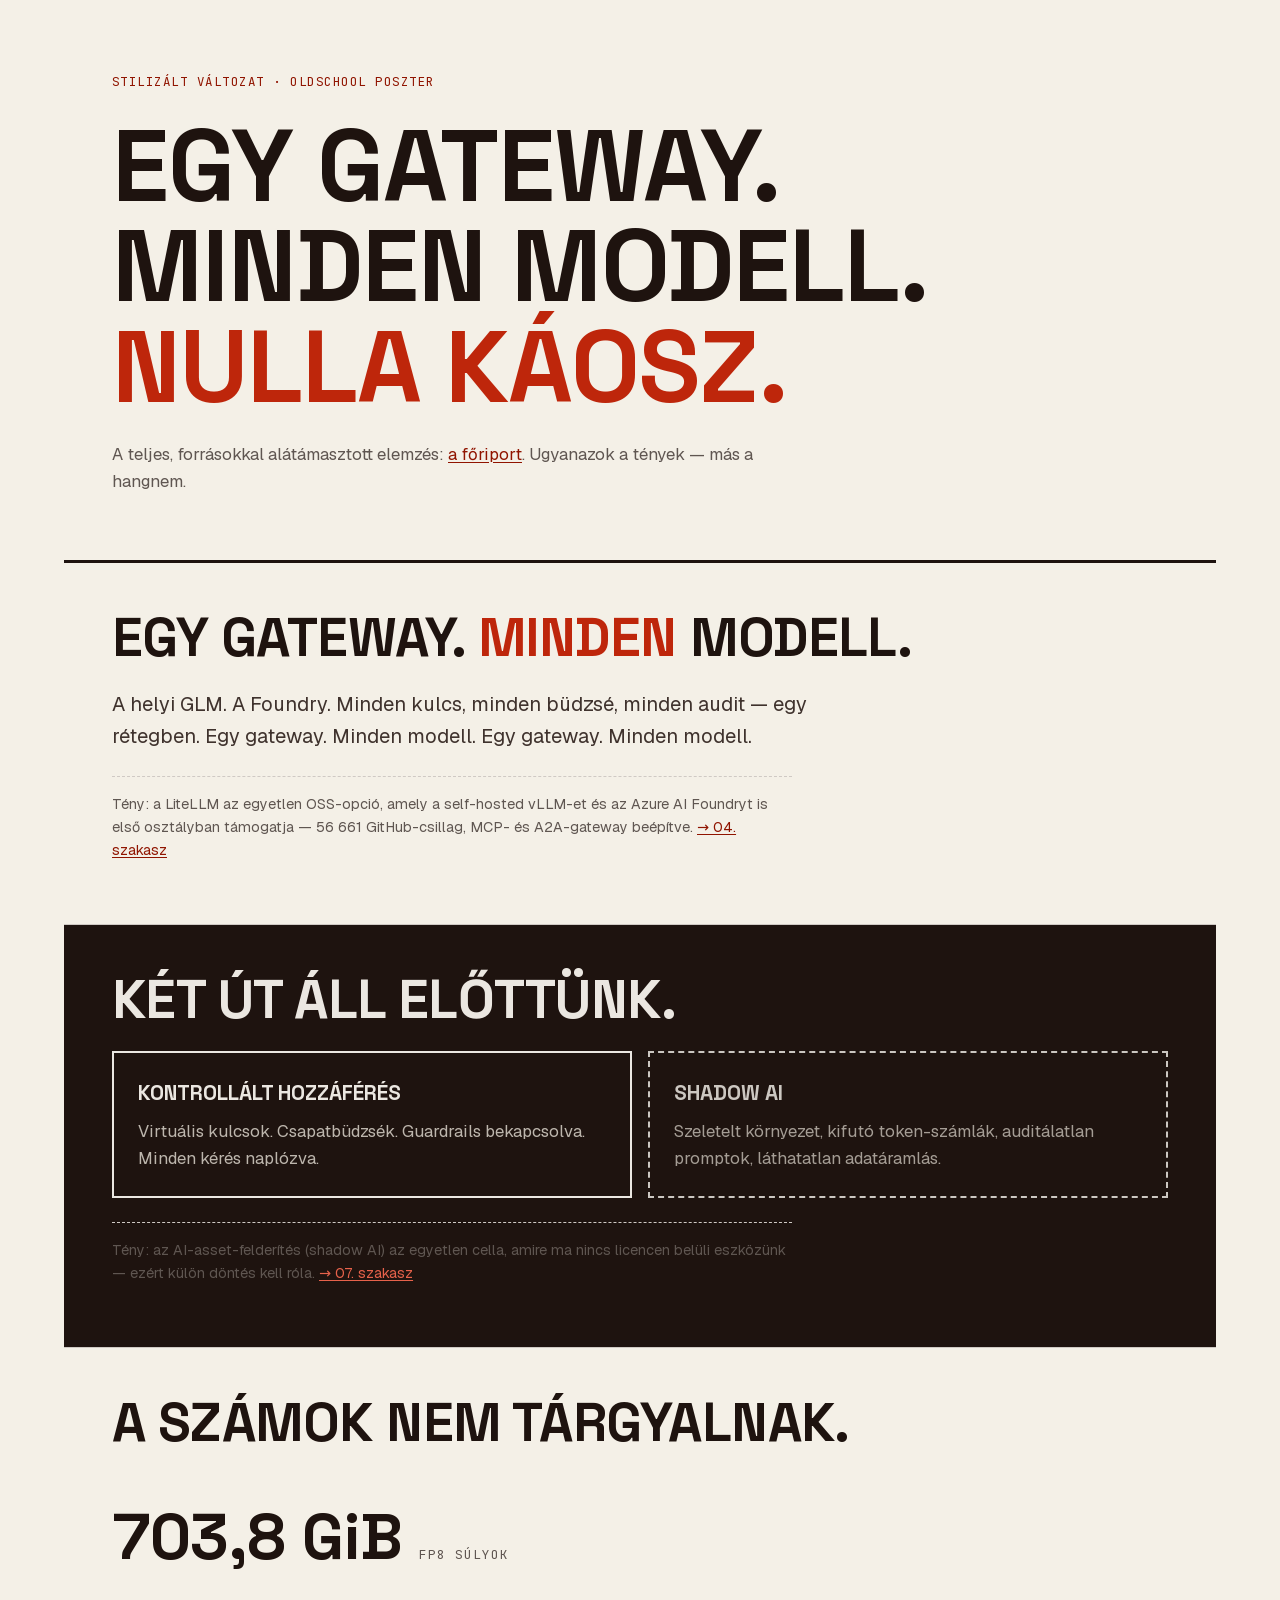
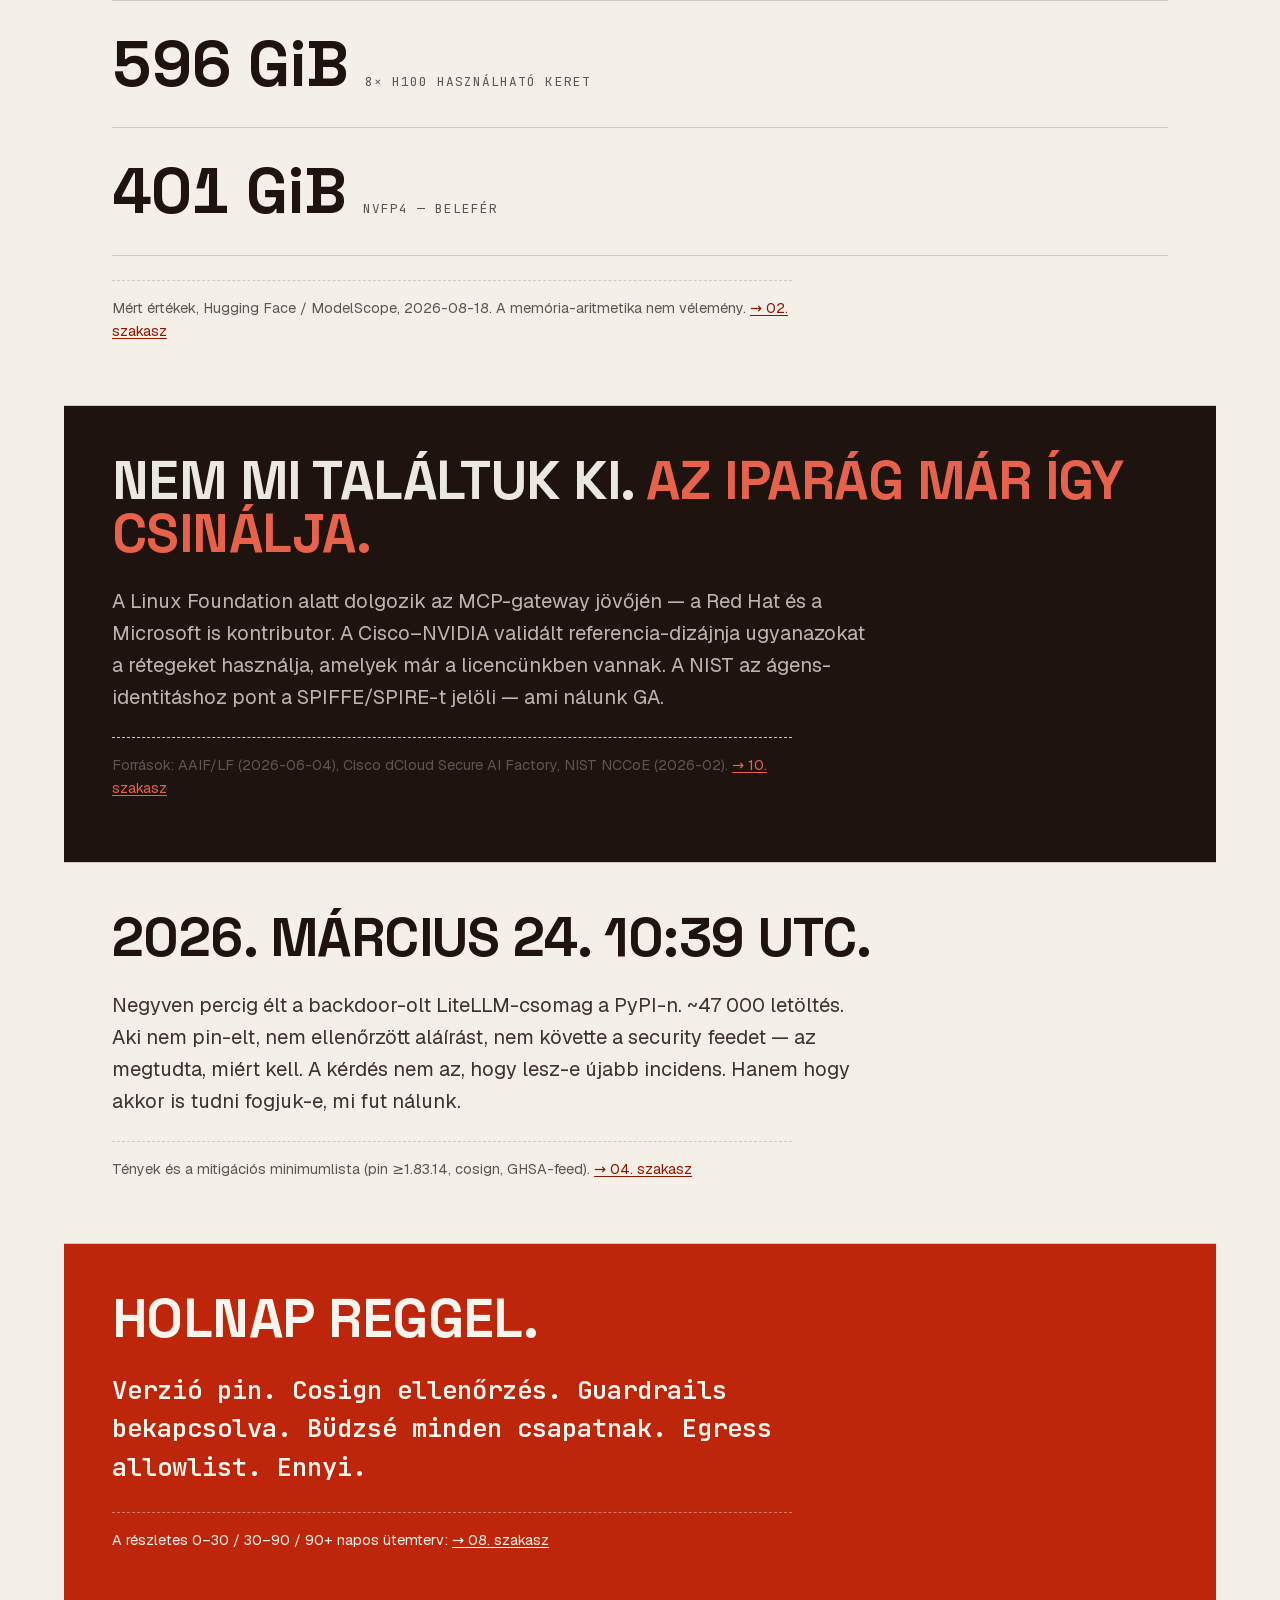
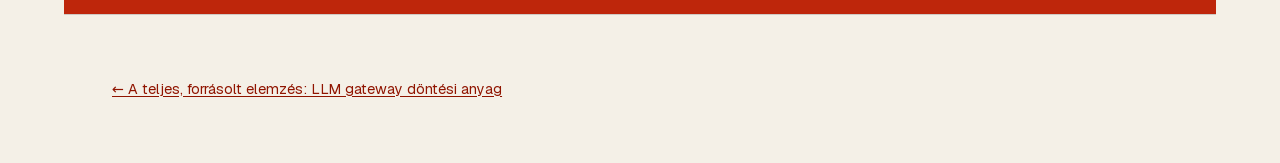
==== oldschool.html @ 0b7ed43a "propaganda.html → oldschool.html: technika-címkék és módszertani disclaimer eltávolítva" ====
<!doctype html>
<html lang="hu">
<head>
  <meta charset="utf-8">
  <meta name="viewport" content="width=device-width, initial-scale=1, viewport-fit=cover">
  <meta name="color-scheme" content="light">
  <title>EGY GATEWAY. MINDEN MODELL. — oldschool változat</title>
  <meta name="description" content="A LLM gateway döntési anyag stilizált, oldschool poszter-változata — ugyanazokkal a tényekkel. A teljes elemzés a főriportban.">
  <link rel="preload" href="assets/fonts/space-grotesk-latin.woff2" as="font" type="font/woff2" crossorigin>
  <link rel="stylesheet" href="assets/propaganda.css">
</head>
<body>
  <main class="poster">

    <header class="poster__top">
      <p class="kicker">Stilizált változat · oldschool poszter</p>
      <h1 class="poster__title">EGY GATEWAY.<br>MINDEN MODELL.<br><span class="accent">NULLA KÁOSZ.</span></h1>
      <p class="poster__sub">A teljes, forrásokkal alátámasztott elemzés: <a href="index.html">a főriport</a>. Ugyanazok a tények — más a hangnem.</p>
    </header>

    <section class="block">
      <h2 class="block__title">Egy gateway. <span class="accent">Minden</span> modell.</h2>
      <p class="block__body">A helyi GLM. A Foundry. Minden kulcs, minden büdzsé, minden audit — egy rétegben. Egy gateway. Minden modell. Egy gateway. Minden modell.</p>
      <p class="block__fact">Tény: a LiteLLM az egyetlen OSS-opció, amely a self-hosted vLLM-et és az Azure AI Foundryt is első osztályban támogatja — 56 661 GitHub-csillag, MCP- és A2A-gateway beépítve. <a href="index.html#litellm">→ 04. szakasz</a></p>
    </section>

    <section class="block block--dark">
      <h2 class="block__title">Két út áll előttünk.</h2>
      <div class="tworoads">
        <div class="road road--yes">
          <p class="road__head">Kontrollált hozzáférés</p>
          <p class="road__body">Virtuális kulcsok. Csapatbüdzsék. Guardrails bekapcsolva. Minden kérés naplózva.</p>
        </div>
        <div class="road road--no">
          <p class="road__head">Shadow AI</p>
          <p class="road__body">Szeletelt környezet, kifutó token-számlák, auditálatlan promptok, láthatatlan adatáramlás.</p>
        </div>
      </div>
      <p class="block__fact">Tény: az AI-asset-felderítés (shadow AI) az egyetlen cella, amire ma nincs licencen belüli eszközünk — ezért külön döntés kell róla. <a href="index.html#biztonsag">→ 07. szakasz</a></p>
    </section>

    <section class="block">
      <h2 class="block__title">A számok nem tárgyalnak.</h2>
      <div class="bigstat"><span class="bigstat__num">703,8 GiB</span><span class="bigstat__lab">FP8 súlyok</span></div>
      <div class="bigstat"><span class="bigstat__num">596 GiB</span><span class="bigstat__lab">8× H100 használható keret</span></div>
      <div class="bigstat"><span class="bigstat__num accent">401 GiB</span><span class="bigstat__lab">NVFP4 — belefér</span></div>
      <p class="block__fact">Mért értékek, Hugging Face / ModelScope, 2026-08-18. A memória-aritmetika nem vélemény. <a href="index.html#kiindulas">→ 02. szakasz</a></p>
    </section>

    <section class="block block--dark">
      <h2 class="block__title">Nem mi találtuk ki. <span class="accent">Az iparág már így csinálja.</span></h2>
      <p class="block__body">A Linux Foundation alatt dolgozik az MCP-gateway jövőjén — a Red Hat és a Microsoft is kontributor. A Cisco–NVIDIA validált referencia-dizájnja ugyanazokat a rétegeket használja, amelyek már a licencünkben vannak. A NIST az ágens-identitáshoz pont a SPIFFE/SPIRE-t jelöli — ami nálunk GA.</p>
      <p class="block__fact">Források: AAIF/LF (2026-06-04), Cisco dCloud Secure AI Factory, NIST NCCoE (2026-02). <a href="index.html#forrasok">→ 10. szakasz</a></p>
    </section>

    <section class="block">
      <h2 class="block__title">2026. március 24. 10:39 UTC.</h2>
      <p class="block__body">Negyven percig élt a backdoor-olt LiteLLM-csomag a PyPI-n. ~47 000 letöltés. Aki nem pin-elt, nem ellenőrzött aláírást, nem követte a security feedet — az megtudta, miért kell. A kérdés nem az, hogy lesz-e újabb incidens. Hanem hogy akkor is tudni fogjuk-e, mi fut nálunk.</p>
      <p class="block__fact">Tények és a mitigációs minimumlista (pin ≥1.83.14, cosign, GHSA-feed). <a href="index.html#litellm">→ 04. szakasz</a></p>
    </section>

    <section class="block block--accent">
      <h2 class="block__title">Holnap reggel.</h2>
      <p class="block__commands">Verzió pin. Cosign ellenőrzés. Guardrails bekapcsolva. Büdzsé minden csapatnak. Egress allowlist. Ennyi.</p>
      <p class="block__fact">A részletes 0–30 / 30–90 / 90+ napos ütemterv: <a href="index.html#ajanlas">→ 08. szakasz</a></p>
    </section>

    <footer class="poster__foot">
      <p><a href="index.html">← A teljes, forrásolt elemzés: LLM gateway döntési anyag</a></p>
    </footer>

  </main>
</body>
</html>
---- assets/propaganda.css ----
/* Hallmark · variant page: oldschool.html · macrostructure: Manifesto (poster-led) · theme: Manifesto-custom (warm light paper · grotesk-heavy display · warm red accent) · genre: editorial-poster
 * Differs from main page (Midnight: dark paper · grotesk · cool accent) on all three axes: paper band, accent hue, layout rhythm.
 * Content note: facts unchanged, trace to the main report.
 * Hallmark · pre-emit critique: P5 H4 E4 S5 R4 V5 · contrast: pass (computed) · tokens: locked · mobile: 320–768 verified
 */

@font-face {
  font-family: "Space Grotesk"; font-style: normal; font-weight: 300 700; font-display: swap;
  src: url("fonts/space-grotesk-latin-ext.woff2") format("woff2");
  unicode-range: U+0100-02BA, U+02BD-02C5, U+02C7-02CC, U+02CE-02D7, U+02DD-02FF, U+0304, U+0308, U+0329, U+1D00-1DBF, U+1E00-1E9F, U+1EF2-1EFF, U+2020, U+20A0-20AB, U+20AD-20C0, U+2113, U+2C60-2C7F, U+A720-A7FF;
}
@font-face {
  font-family: "Space Grotesk"; font-style: normal; font-weight: 300 700; font-display: swap;
  src: url("fonts/space-grotesk-latin.woff2") format("woff2");
  unicode-range: U+0000-00FF, U+0131, U+0152-0153, U+02BB-02BC, U+02C6, U+02DA, U+02DC, U+0304, U+0308, U+0329, U+2000-206F, U+20AC, U+2122, U+2191, U+2193, U+2212, U+2215, U+FEFF, U+FFFD;
}
@font-face {
  font-family: "Geist"; font-style: normal; font-weight: 100 900; font-display: swap;
  src: url("fonts/geist-latin-ext.woff2") format("woff2");
  unicode-range: U+0100-02BA, U+02BD-02C5, U+02C7-02CC, U+02CE-02D7, U+02DD-02FF, U+0304, U+0308, U+0329, U+1D00-1DBF, U+1E00-1E9F, U+1EF2-1EFF, U+2020, U+20A0-20AB, U+20AD-20C0, U+2113, U+2C60-2C7F, U+A720-A7FF;
}
@font-face {
  font-family: "Geist"; font-style: normal; font-weight: 100 900; font-display: swap;
  src: url("fonts/geist-latin.woff2") format("woff2");
  unicode-range: U+0000-00FF, U+0131, U+0152-0153, U+02BB-02BC, U+02C6, U+02DA, U+02DC, U+0304, U+0308, U+0329, U+2000-206F, U+20AC, U+2122, U+2191, U+2193, U+2212, U+2215, U+FEFF, U+FFFD;
}
@font-face {
  font-family: "JetBrains Mono"; font-style: normal; font-weight: 400 800; font-display: swap;
  src: url("fonts/jetbrains-mono-latin-ext.woff2") format("woff2");
  unicode-range: U+0100-02BA, U+02BD-02C5, U+02C7-02CC, U+02CE-02D7, U+02DD-02FF, U+0304, U+0308, U+0329, U+1D00-1DBF, U+1E00-1E9F, U+1EF2-1EFF, U+2020, U+20A0-20AB, U+20AD-20C0, U+2113, U+2C60-2C7F, U+A720-A7FF;
}
@font-face {
  font-family: "JetBrains Mono"; font-style: normal; font-weight: 400 800; font-display: swap;
  src: url("fonts/jetbrains-mono-latin.woff2") format("woff2");
  unicode-range: U+0000-00FF, U+0131, U+0152-0153, U+02BB-02BC, U+02C6, U+02DA, U+02DC, U+0304, U+0308, U+0329, U+2000-206F, U+20AC, U+2122, U+2191, U+2193, U+2212, U+2215, U+FEFF, U+FFFD;
}

:root {
  --color-paper: oklch(95.5% 0.012 85);
  --color-paper-2: oklch(92.5% 0.016 85);
  --color-ink: oklch(20% 0.02 40);
  --color-ink-2: oklch(33% 0.02 45);
  --color-ink-3: oklch(46% 0.015 50);
  --color-rule: oklch(84% 0.01 70);
  --color-accent: oklch(52% 0.19 32);
  --color-accent-deep: oklch(42% 0.16 32);
  --color-accent-ink: oklch(97% 0.01 85);
  --color-dark: oklch(20% 0.02 40);
  --color-dark-2: oklch(28% 0.02 40);
  --color-ondark: oklch(93% 0.01 80);
  --color-ondark-2: oklch(78% 0.015 75);
  --color-accent-on-dark: oklch(66% 0.17 32);
  --font-display: "Space Grotesk", "Segoe UI", system-ui, sans-serif;
  --font-body: "Geist", "Inter", "Segoe UI", system-ui, sans-serif;
  --font-mono: "JetBrains Mono", ui-monospace, "SF Mono", Menlo, monospace;
  --space-2xs: 0.5rem; --space-xs: 0.75rem; --space-sm: 1rem; --space-md: 1.5rem; --space-lg: 2rem; --space-xl: 3rem; --space-2xl: 4.5rem;
  --radius: 6px;
}

*, *::before, *::after { box-sizing: border-box; }
html, body { overflow-x: clip; }
body {
  margin: 0; background: var(--color-paper); color: var(--color-ink-2);
  font-family: var(--font-body); font-size: 1.05rem; line-height: 1.6;
  -webkit-font-smoothing: antialiased;
}
h1, h2 { font-family: var(--font-display); font-style: normal; color: var(--color-ink); line-height: 0.98; letter-spacing: -0.01em; overflow-wrap: anywhere; min-width: 0; margin: 0; }
a { color: var(--color-accent-deep); text-underline-offset: 2px; }
a:hover { color: var(--color-accent); }
:focus-visible { outline: 2px solid var(--color-accent-deep); outline-offset: 2px; }

.poster { max-width: 72rem; margin-inline: auto; }

.poster__top {
  padding: var(--space-2xl) clamp(1rem, 4vw, 3rem) var(--space-xl);
  border-block-end: 3px solid var(--color-ink);
}
.kicker {
  font-family: var(--font-mono); font-size: 0.78rem; letter-spacing: 0.12em; text-transform: uppercase;
  color: var(--color-accent-deep); margin: 0 0 var(--space-md);
}
.poster__title {
  font-size: clamp(2.6rem, 9vw, 6.4rem);
  font-weight: 700; text-transform: uppercase;
}
.accent { color: var(--color-accent); }
.poster__sub { max-width: 60ch; color: var(--color-ink-3); margin-block-start: var(--space-md); }

.block { padding: var(--space-xl) clamp(1rem, 4vw, 3rem); border-block-end: 1px solid var(--color-rule); }
.block--dark { background: var(--color-dark); color: var(--color-ondark-2); }
.block--dark .block__title { color: var(--color-ondark); }
.block--dark .accent { color: var(--color-accent-on-dark); }
.block--dark a { color: var(--color-accent-on-dark); }
.block--dark .tech { color: var(--color-accent-on-dark); }
.block--accent { background: var(--color-accent); color: var(--color-accent-ink); }
.block--accent .block__title, .block--accent .tech { color: var(--color-accent-ink); }
.block--accent a { color: var(--color-accent-ink); }
.block--accent .block__fact { border-color: oklch(97% 0.01 85 / 0.4); color: var(--color-accent-ink); }

.tech {
  font-family: var(--font-mono); font-size: 0.72rem; letter-spacing: 0.1em; text-transform: uppercase;
  color: var(--color-ink-3); margin: 0 0 var(--space-sm);
}
.block__title { font-size: clamp(1.9rem, 5vw, 3.4rem); font-weight: 700; margin-block-end: var(--space-md); text-transform: uppercase; }
.block__body { font-size: 1.25rem; max-width: 58ch; }
.block__fact {
  margin-block-start: var(--space-md); padding-block-start: var(--space-sm);
  border-block-start: 1px dashed var(--color-rule);
  font-size: 0.9rem; color: var(--color-ink-3); max-width: 68ch;
}

.tworoads { display: grid; gap: var(--space-sm); grid-template-columns: minmax(0, 1fr); margin-block: var(--space-md); }
@media (min-width: 48rem) { .tworoads { grid-template-columns: repeat(2, minmax(0, 1fr)); } }
.road { border: 2px solid var(--color-ondark); padding: var(--space-md); }
.road--no { border-style: dashed; opacity: 0.85; }
.road__head { font-family: var(--font-display); font-weight: 700; font-size: 1.3rem; text-transform: uppercase; color: var(--color-ondark); margin: 0 0 var(--space-2xs); }
.road__body { margin: 0; }

.bigstat { display: flex; align-items: baseline; gap: var(--space-sm); padding-block: var(--space-xs); border-block-end: 1px solid var(--color-rule); }
.bigstat__num { font-family: var(--font-display); font-weight: 700; font-size: clamp(2.2rem, 6vw, 4rem); color: var(--color-ink); font-variant-numeric: tabular-nums; }
.bigstat__lab { font-family: var(--font-mono); font-size: 0.8rem; letter-spacing: 0.08em; text-transform: uppercase; color: var(--color-ink-3); }

.block__commands {
  font-family: var(--font-mono); font-weight: 600; font-size: clamp(1.1rem, 3vw, 1.6rem);
  line-height: 1.5; max-width: 46ch;
}

.poster__foot { padding: var(--space-xl) clamp(1rem, 4vw, 3rem); font-size: 0.9rem; color: var(--color-ink-3); }
.poster__foot p { max-width: 78ch; }

@media (prefers-reduced-motion: reduce) { * { transition-duration: 0.01ms !important; } }
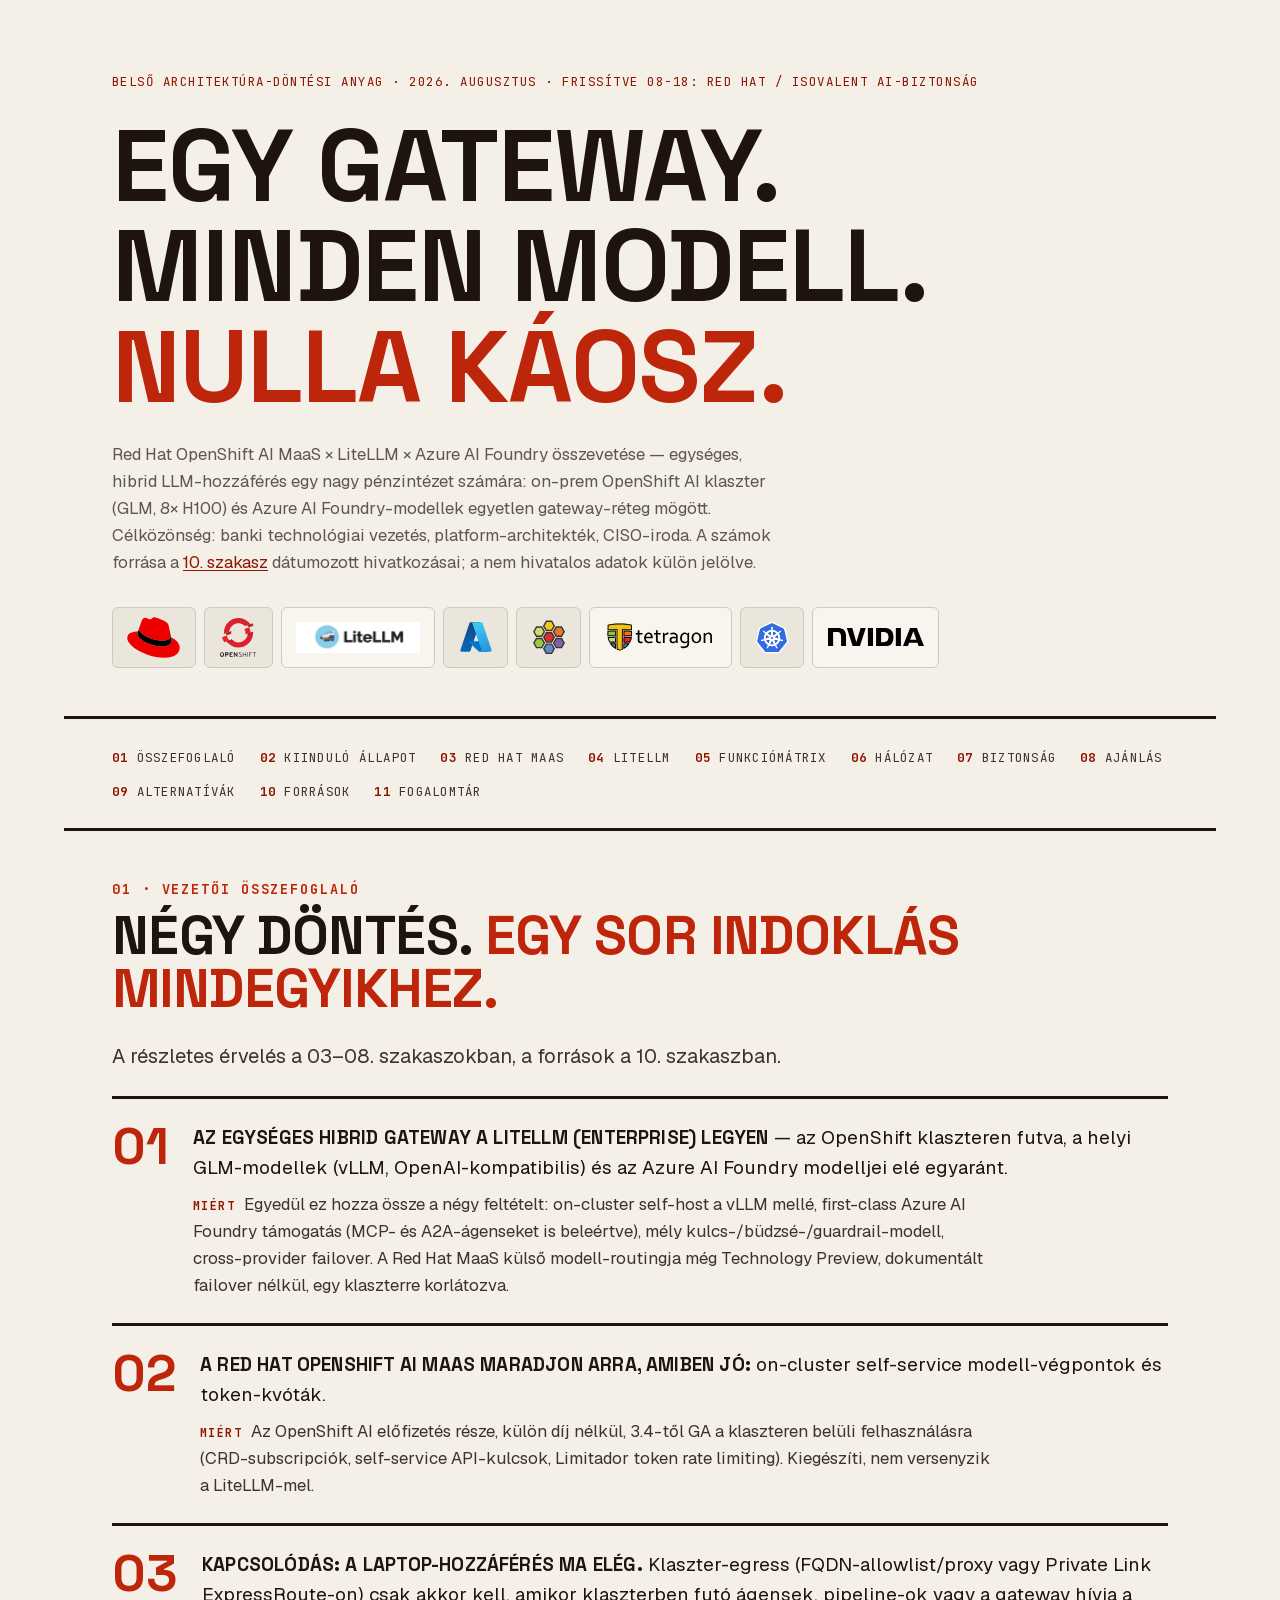
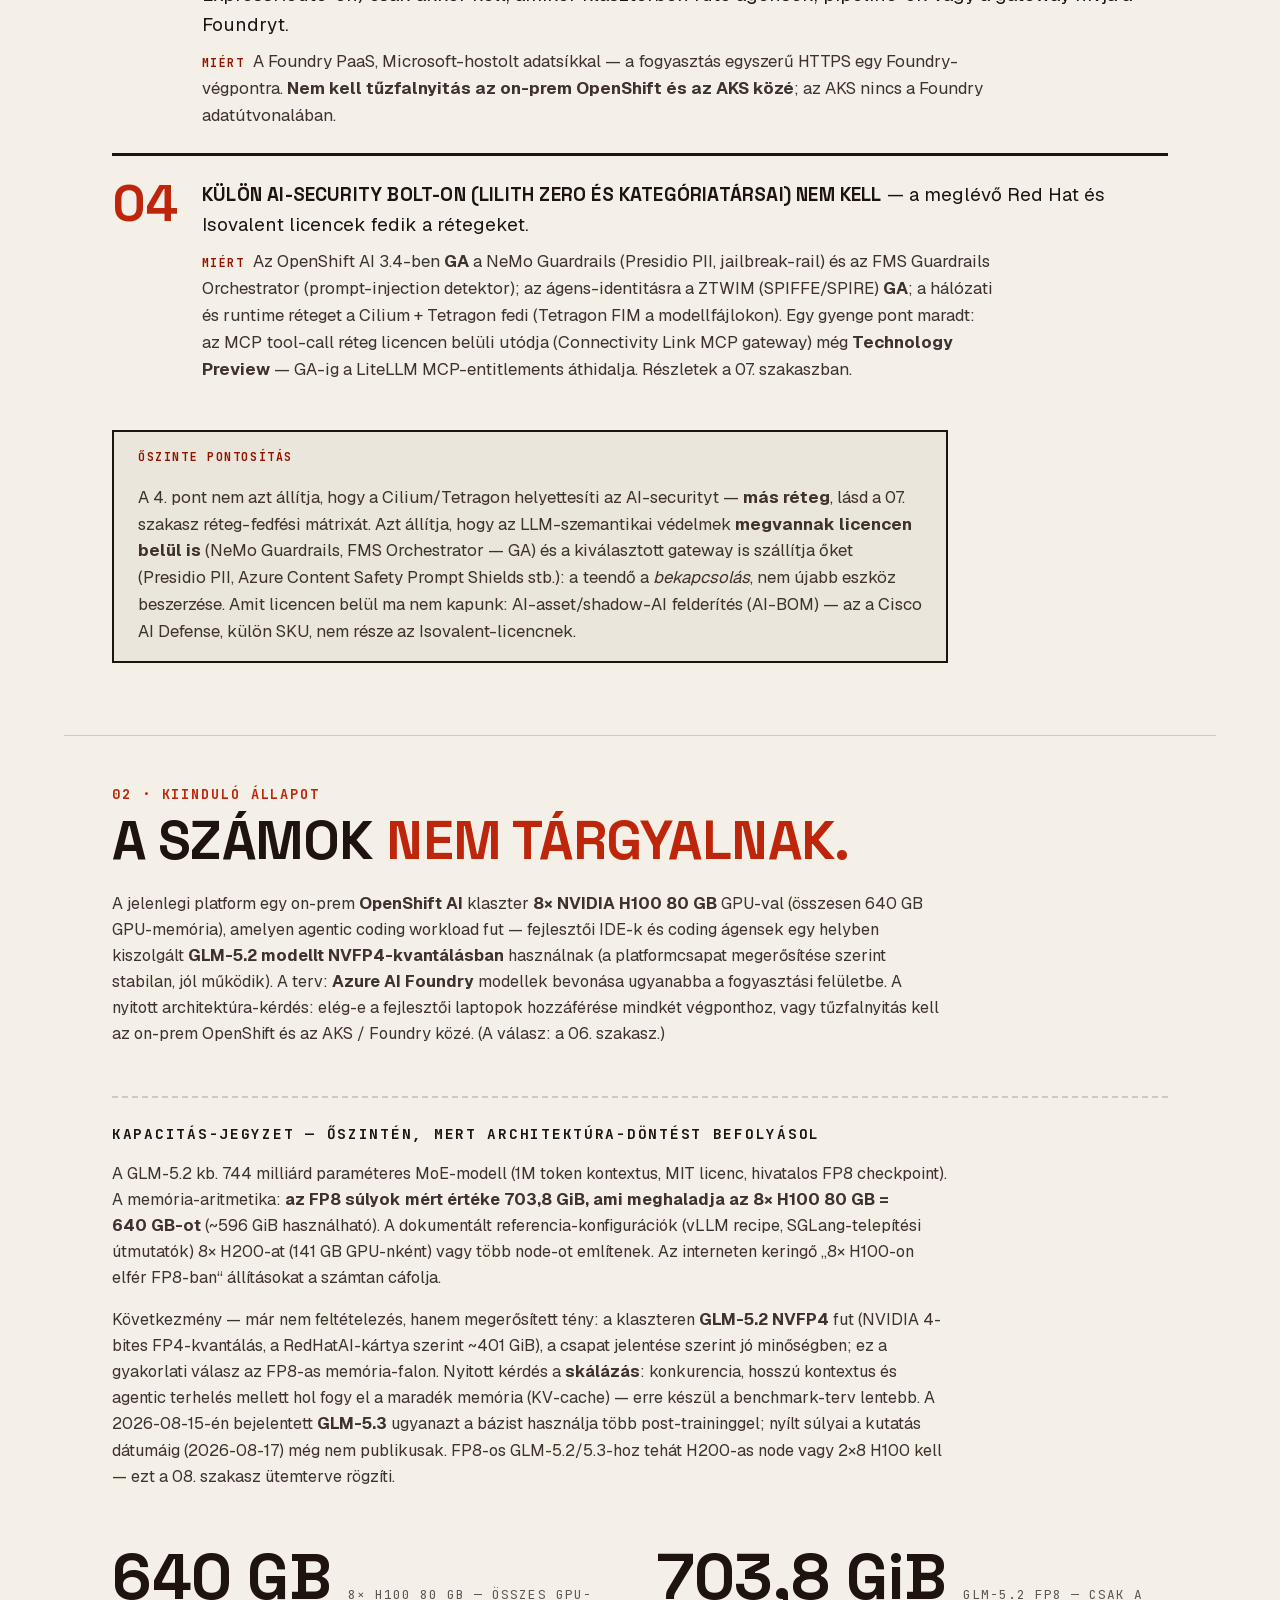
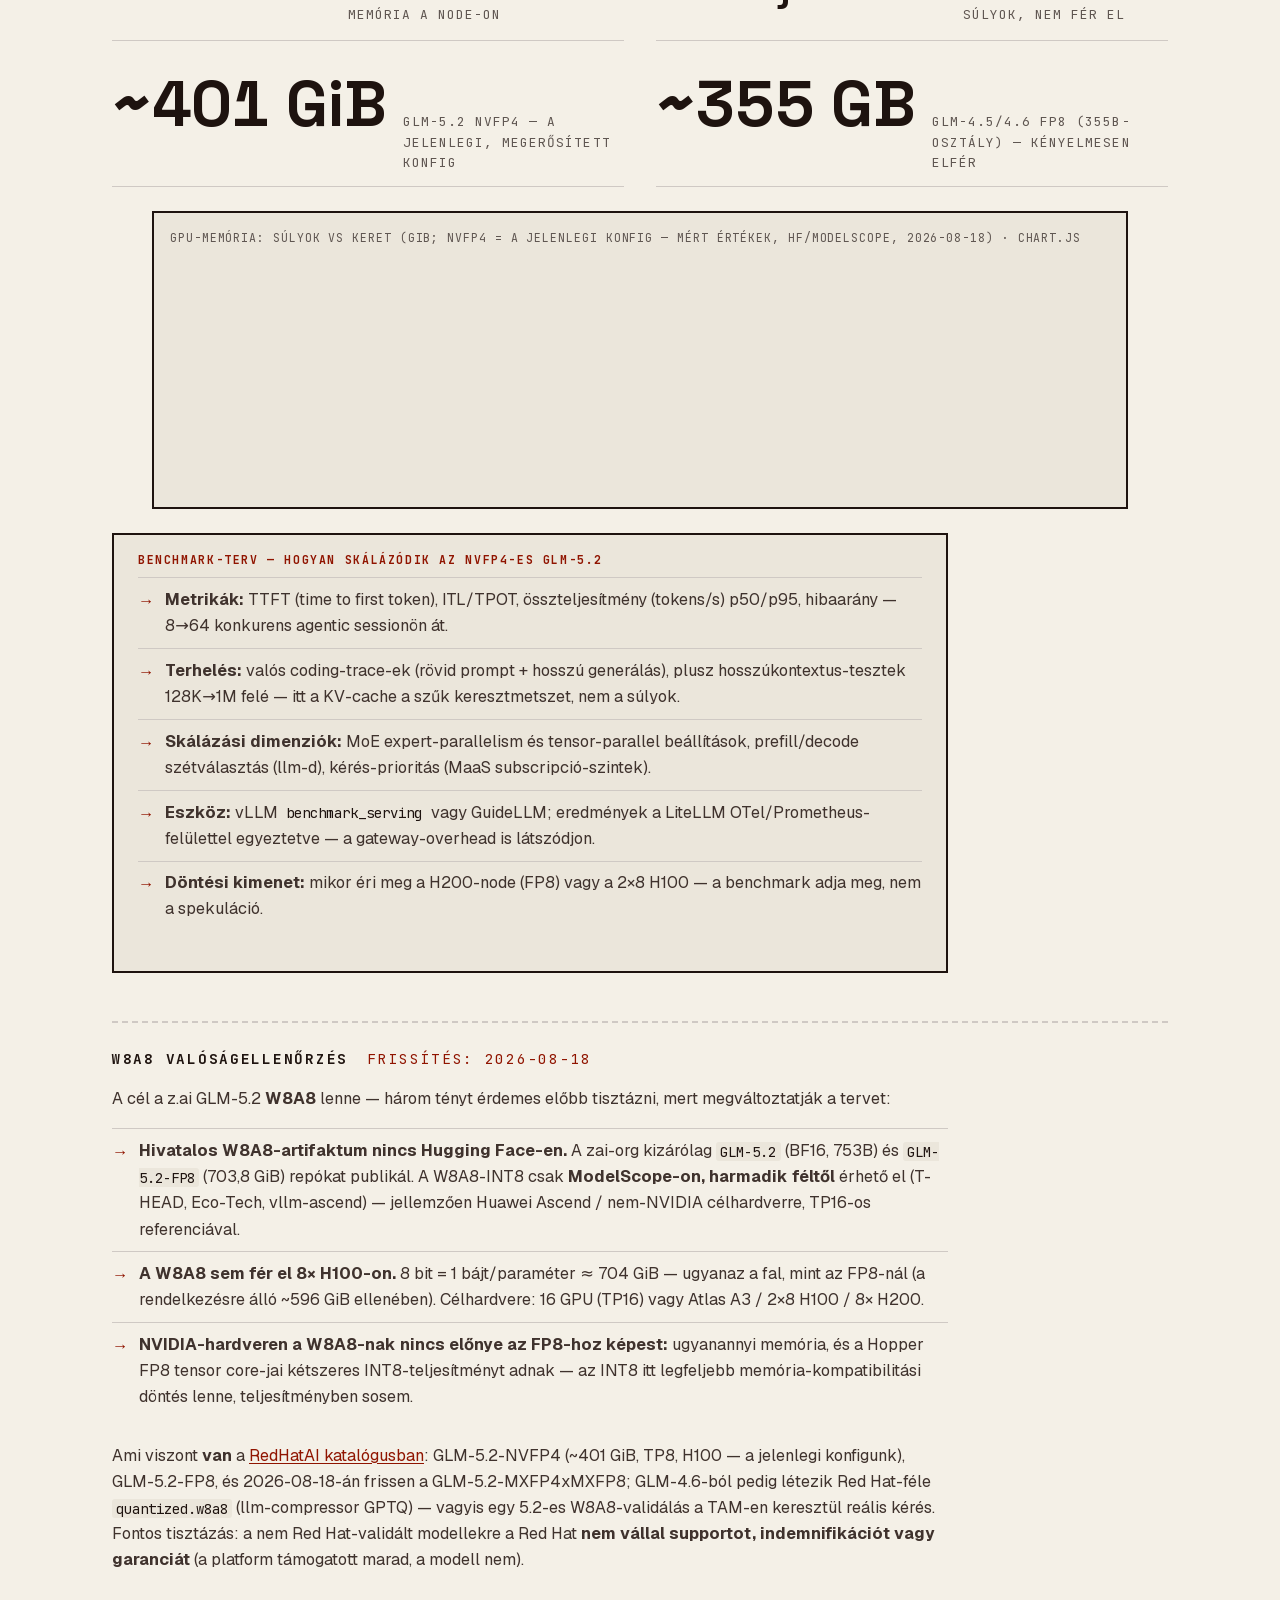
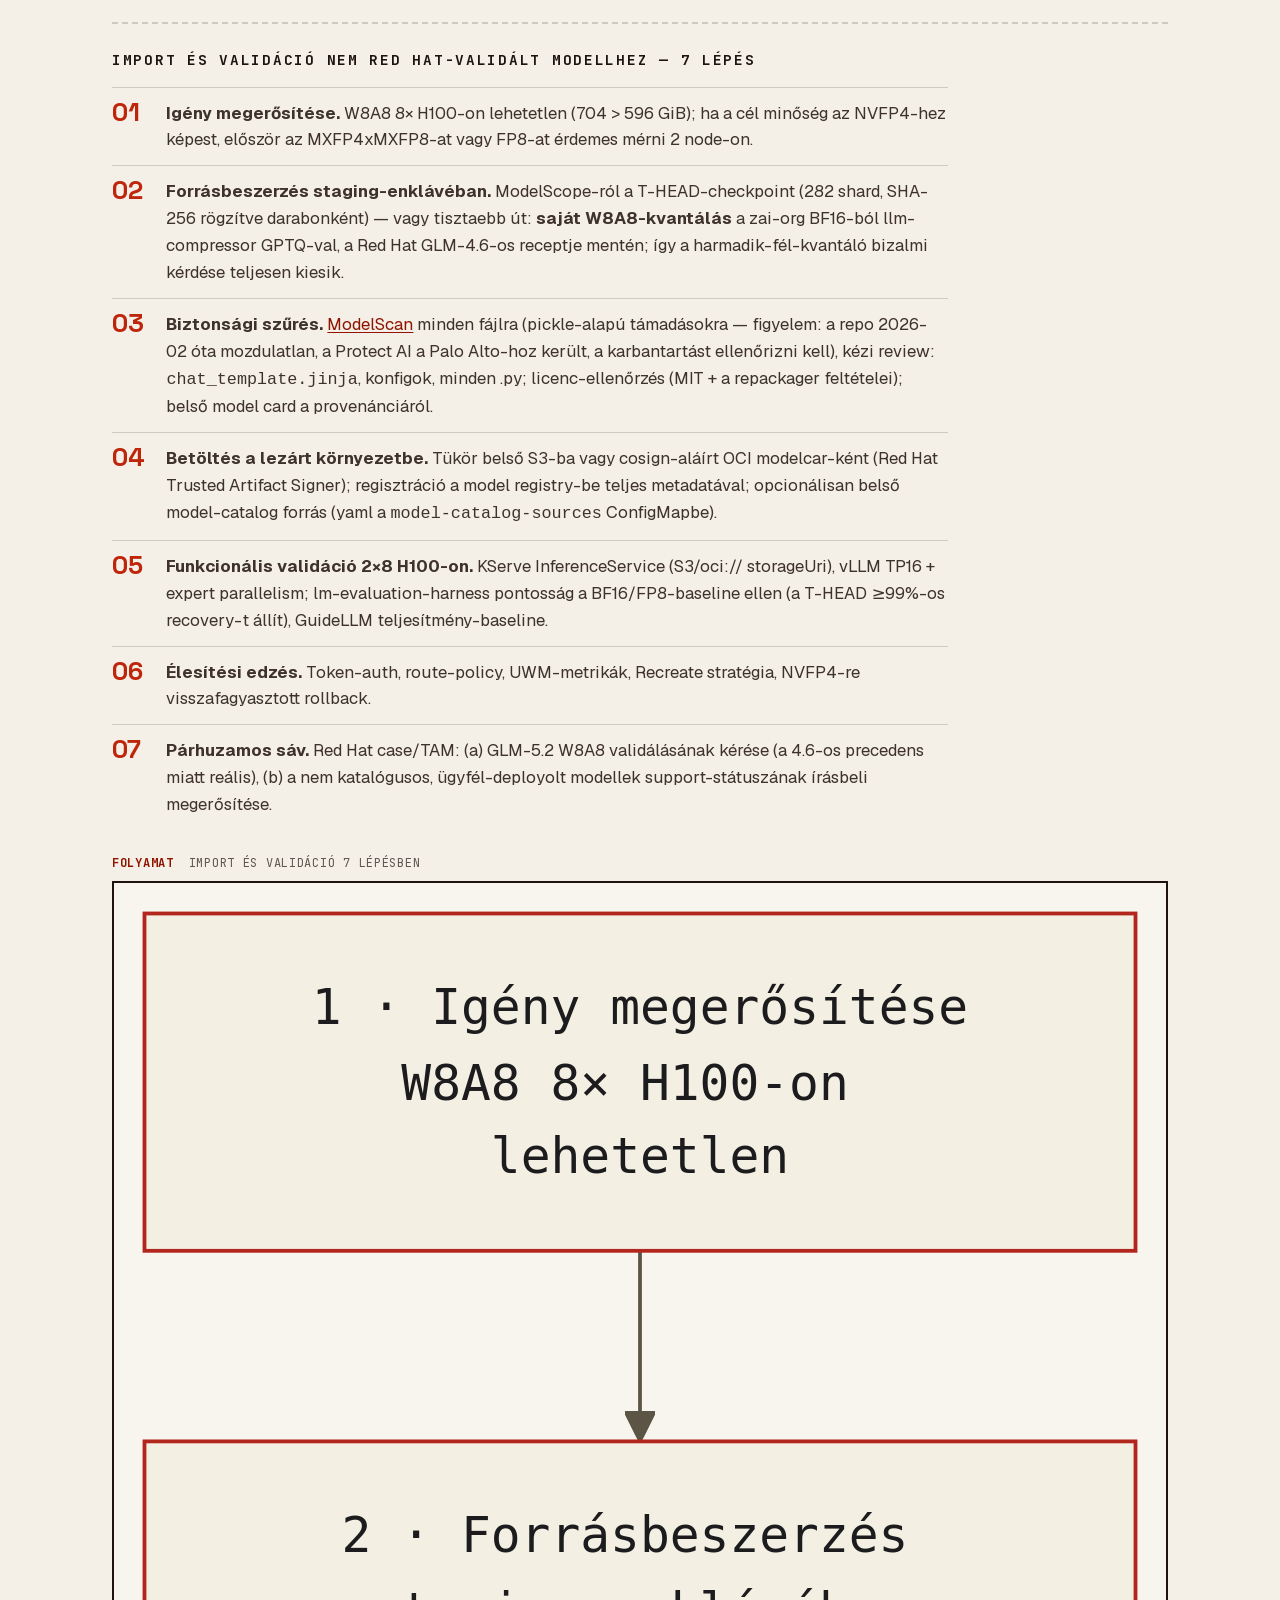
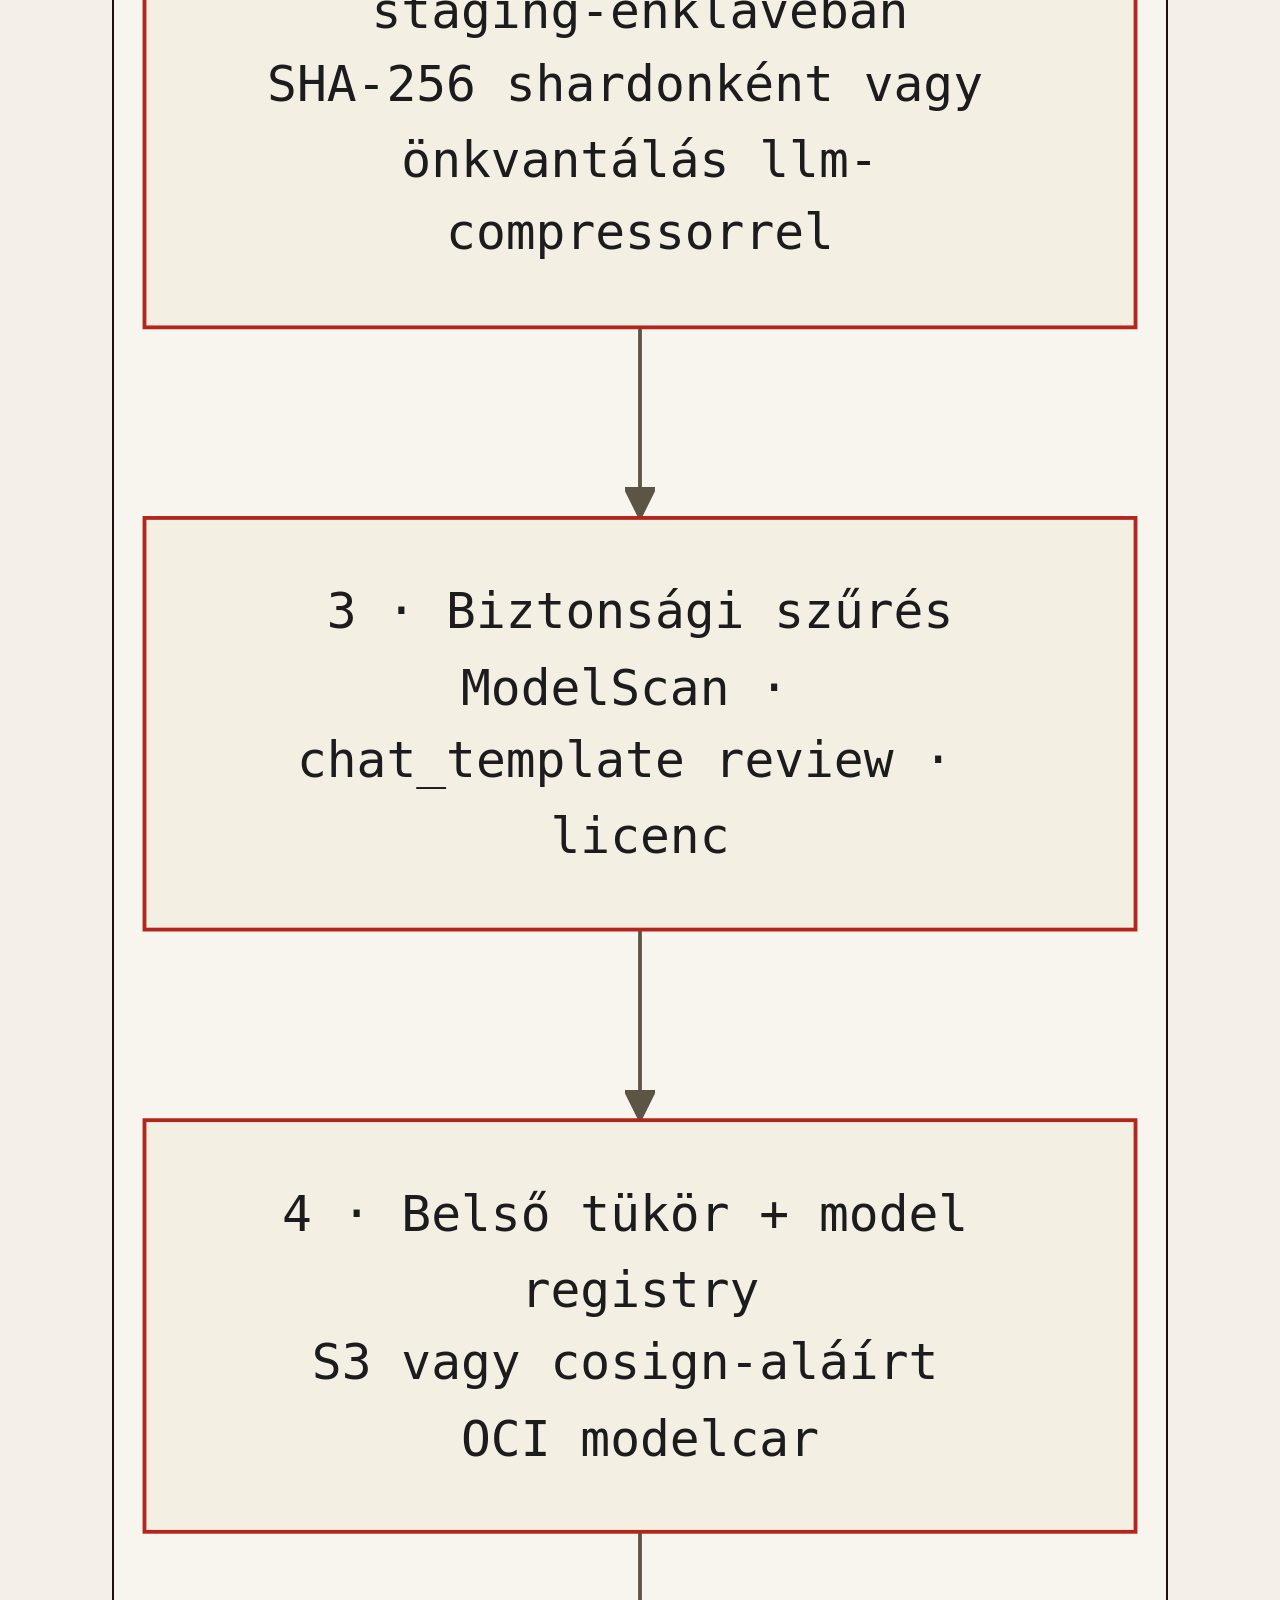
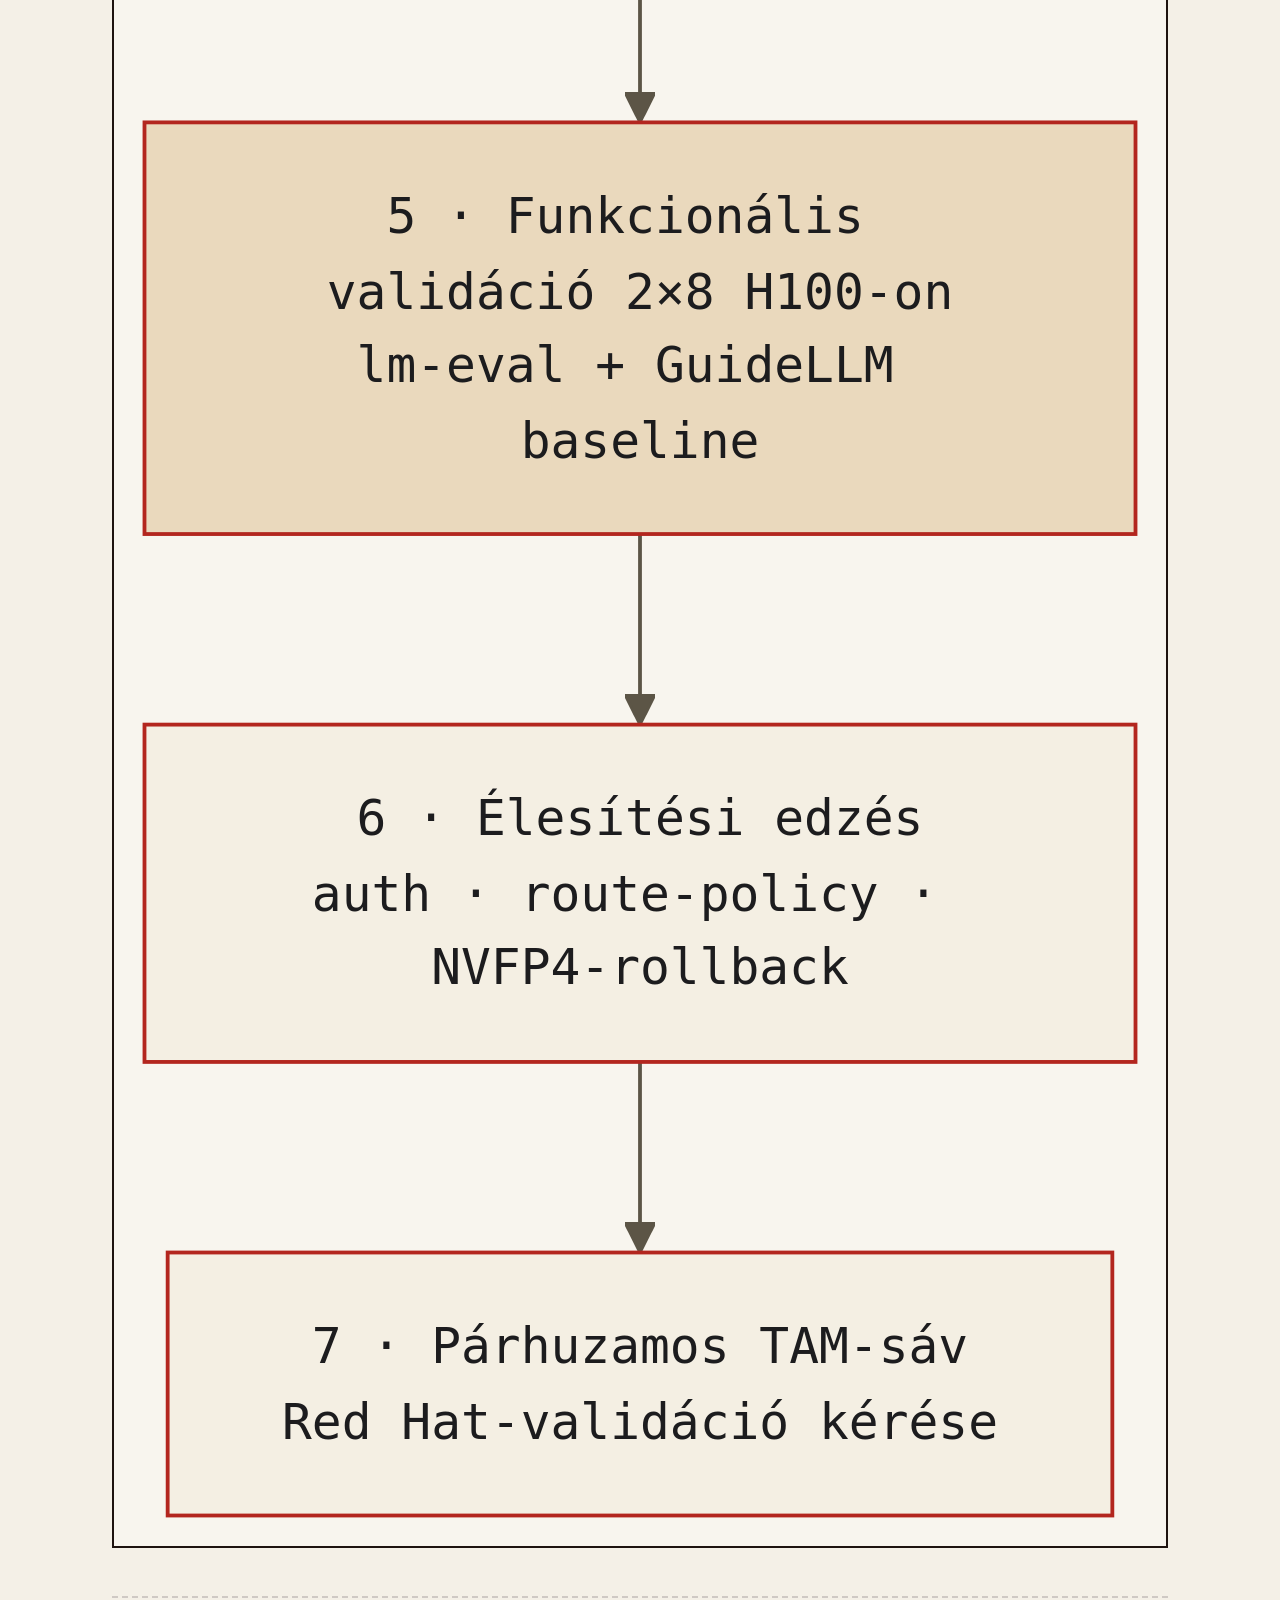
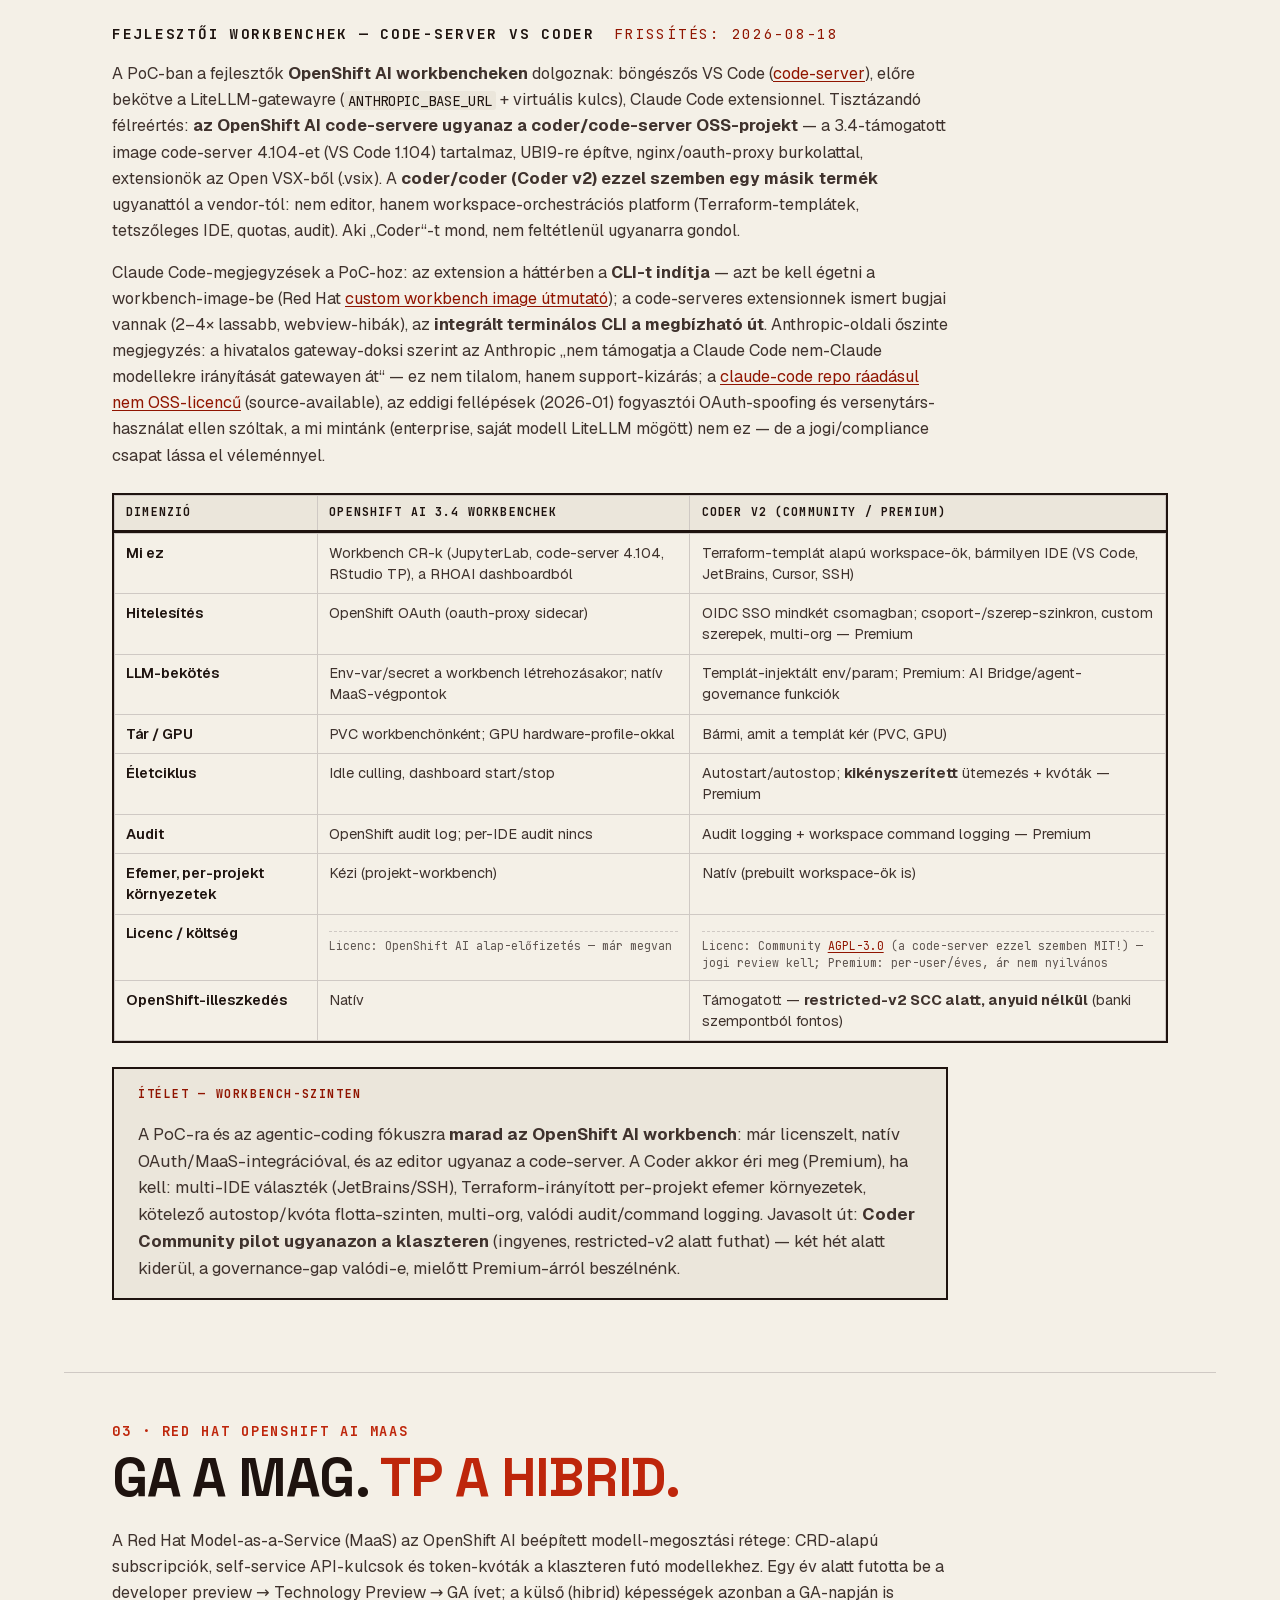
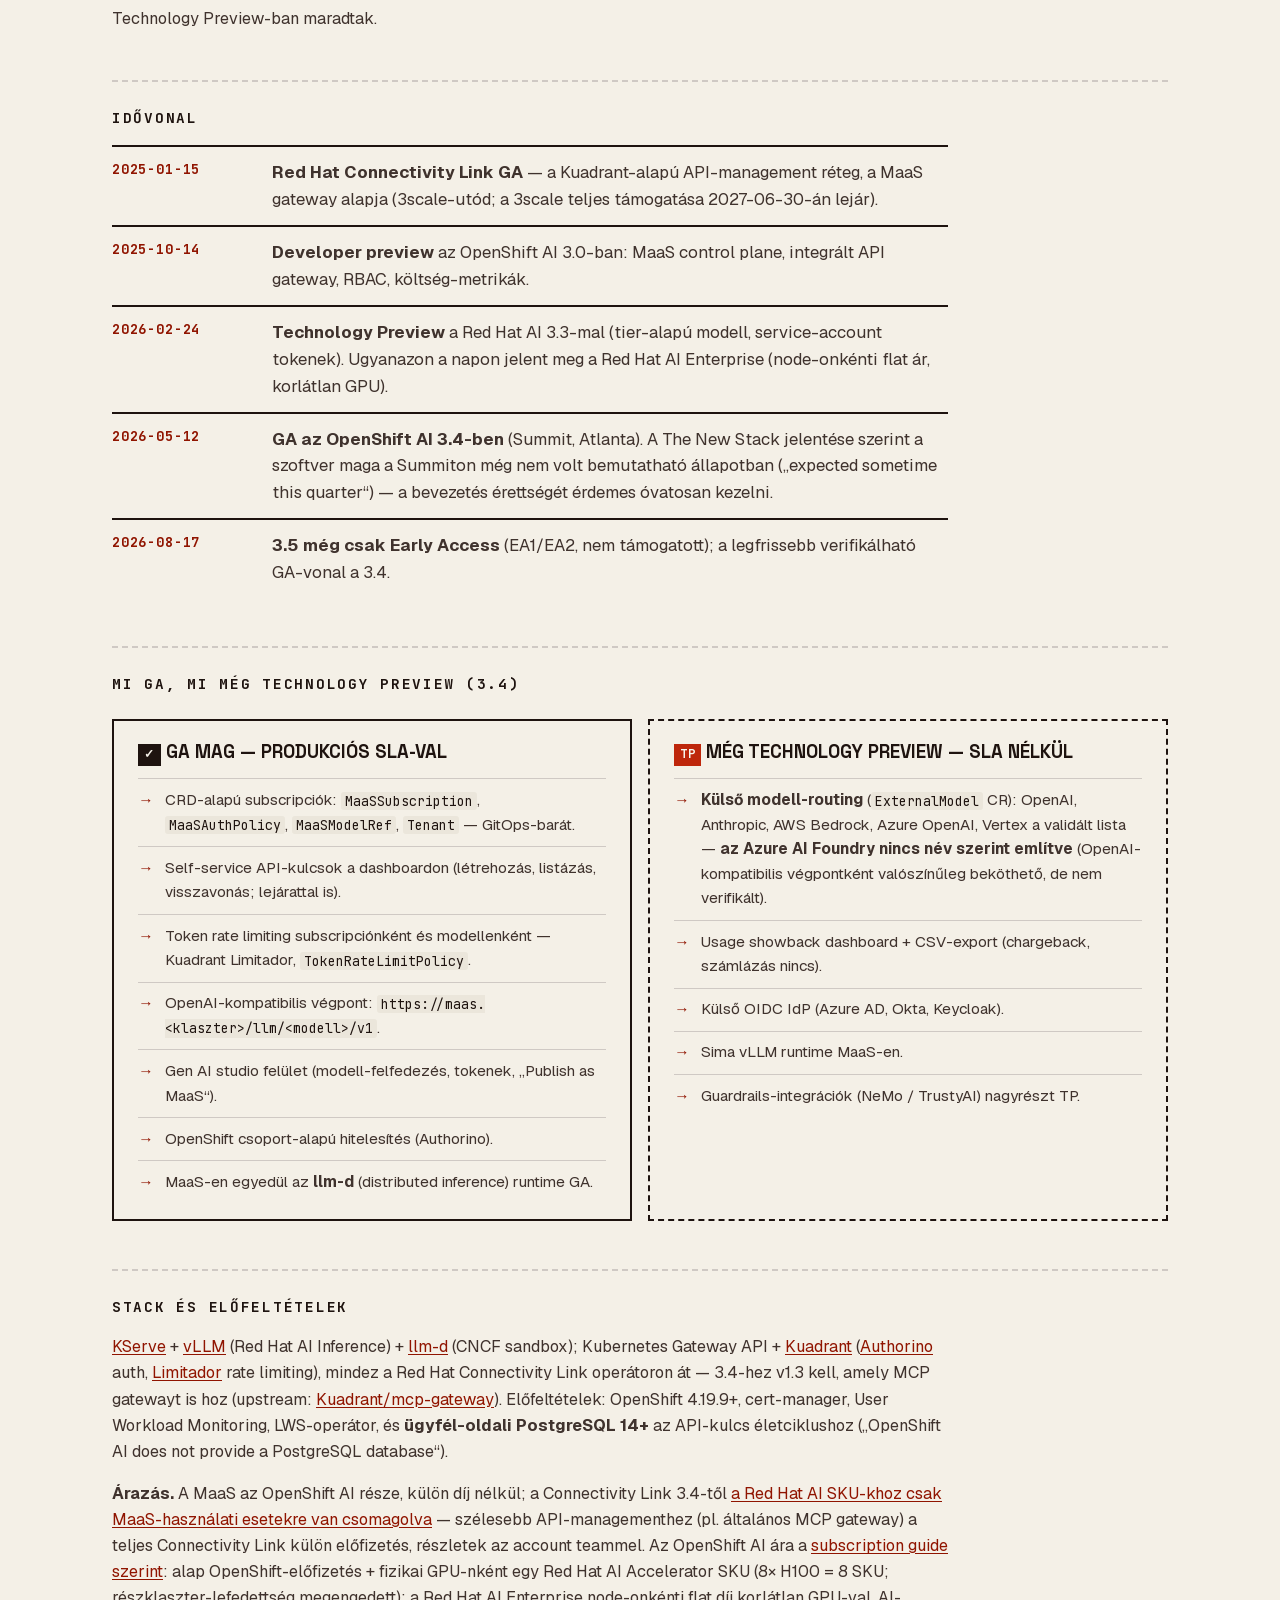
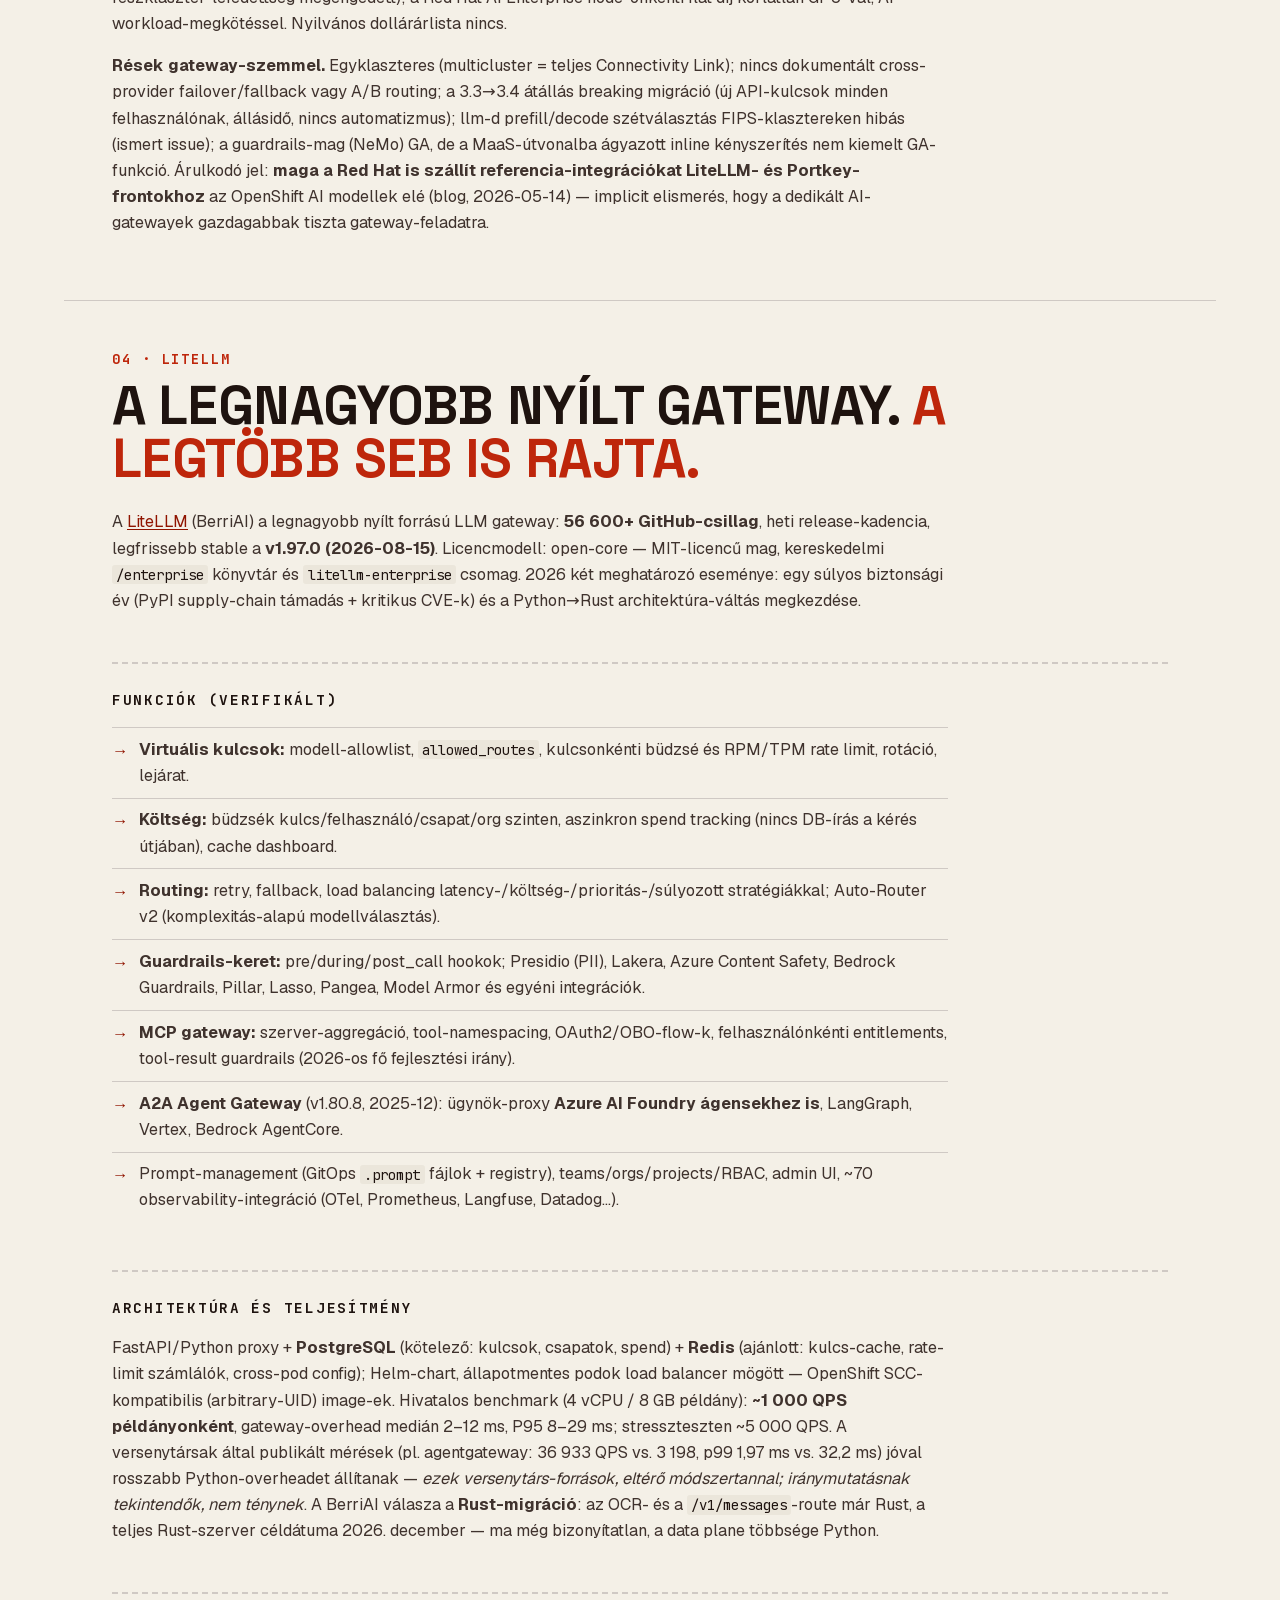
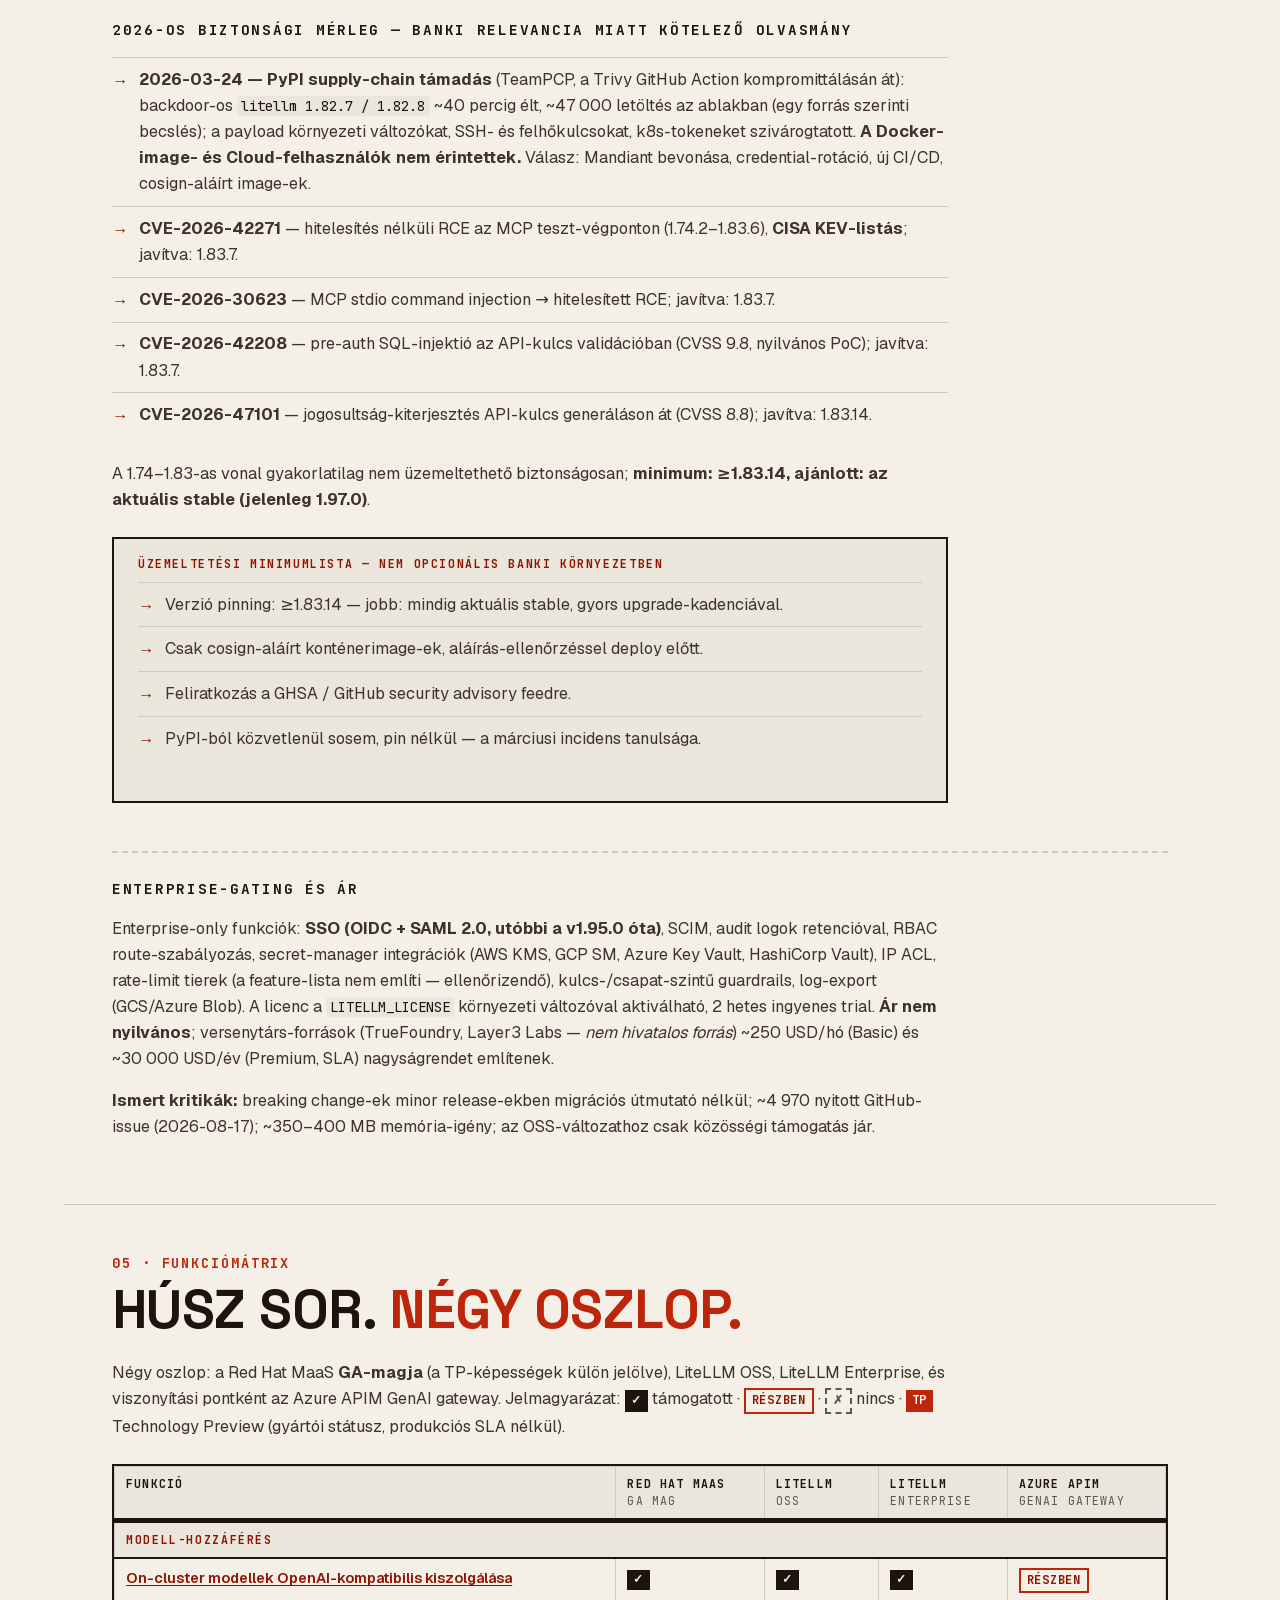
==== commit e1838a17: "oldschool.html: a teljes riport poszter-változata (11 szakasz, világos Mermaid-diagramok, kapacitás-" ====
--- a/oldschool.html
+++ b/oldschool.html
@@ -4,71 +4,1143 @@
   <meta charset="utf-8">
   <meta name="viewport" content="width=device-width, initial-scale=1, viewport-fit=cover">
   <meta name="color-scheme" content="light">
-  <title>EGY GATEWAY. MINDEN MODELL. — oldschool változat</title>
-  <meta name="description" content="A LLM gateway döntési anyag stilizált, oldschool poszter-változata — ugyanazokkal a tényekkel. A teljes elemzés a főriportban.">
+  <title>EGY GATEWAY. MINDEN MODELL. NULLA KÁOSZ. — LLM gateway döntési anyag, poszter-változat</title>
+  <meta name="description" content="Belső architektúra-döntési anyag nagy pénzintézet számára: Red Hat OpenShift AI MaaS, LiteLLM és Azure AI Foundry / APIM GenAI gateway összevetése — poszter-stílusban, a teljes tartalommal. Kutatás dátuma: 2026-08-17/18.">
   <link rel="preload" href="assets/fonts/space-grotesk-latin.woff2" as="font" type="font/woff2" crossorigin>
-  <link rel="stylesheet" href="assets/propaganda.css">
+  <link rel="stylesheet" href="assets/oldschool.css">
+  <script src="assets/vendor/chart.umd.js" defer></script>
 </head>
 <body>
   <main class="poster">
 
+    <!-- ============ 0 · HERO ============ -->
     <header class="poster__top">
-      <p class="kicker">Stilizált változat · oldschool poszter</p>
+      <p class="kicker">Belső architektúra-döntési anyag · 2026. augusztus · frissítve 08-18: Red Hat / Isovalent AI-biztonság</p>
       <h1 class="poster__title">EGY GATEWAY.<br>MINDEN MODELL.<br><span class="accent">NULLA KÁOSZ.</span></h1>
-      <p class="poster__sub">A teljes, forrásokkal alátámasztott elemzés: <a href="index.html">a főriport</a>. Ugyanazok a tények — más a hangnem.</p>
+      <p class="poster__sub">Red Hat OpenShift AI MaaS × LiteLLM × Azure AI Foundry összevetése — egységes, hibrid LLM-hozzáférés egy nagy pénzintézet számára: on-prem OpenShift AI klaszter (GLM, 8× H100) és Azure AI Foundry-modellek egyetlen gateway-réteg mögött. Célközönség: banki technológiai vezetés, platform-architekték, CISO-iroda. A számok forrása a <a href="#forrasok">10. szakasz</a> dátumozott hivatkozásai; a nem hivatalos adatok külön jelölve.</p>
+      <div class="logo-strip" role="group" aria-label="Az anyagban szereplő technológiák logói">
+        <span class="logo-cell"><img src="assets/logos/red-hat.svg" width="53" height="40" alt="Red Hat logó"></span>
+        <span class="logo-cell"><img src="assets/logos/openshift.svg" width="38" height="40" alt="OpenShift logó"></span>
+        <span class="logo-cell logo-cell--light"><img src="assets/logos/litellm.jpg" width="124" height="32" alt="LiteLLM logó"></span>
+        <span class="logo-cell"><img src="assets/logos/azure.svg" width="34" height="34" alt="Microsoft Azure logó"></span>
+        <span class="logo-cell"><img src="assets/logos/cilium.svg" width="34" height="34" alt="Cilium logó"></span>
+        <span class="logo-cell logo-cell--light"><img src="assets/logos/tetragon.svg" width="112" height="34" alt="Tetragon logó"></span>
+        <span class="logo-cell"><img src="assets/logos/kubernetes.svg" width="34" height="34" alt="Kubernetes logó"></span>
+        <span class="logo-cell logo-cell--light"><img src="assets/logos/nvidia.svg" width="96" height="18" alt="NVIDIA logó"></span>
+      </div>
     </header>
 
-    <section class="block">
-      <h2 class="block__title">Egy gateway. <span class="accent">Minden</span> modell.</h2>
-      <p class="block__body">A helyi GLM. A Foundry. Minden kulcs, minden büdzsé, minden audit — egy rétegben. Egy gateway. Minden modell. Egy gateway. Minden modell.</p>
-      <p class="block__fact">Tény: a LiteLLM az egyetlen OSS-opció, amely a self-hosted vLLM-et és az Azure AI Foundryt is első osztályban támogatja — 56 661 GitHub-csillag, MCP- és A2A-gateway beépítve. <a href="index.html#litellm">→ 04. szakasz</a></p>
+    <nav class="toc" aria-label="Tartalomjegyzék">
+      <ol>
+        <li><a href="#osszefoglalo"><span class="toc__no">01</span> Összefoglaló</a></li>
+        <li><a href="#kiindulas"><span class="toc__no">02</span> Kiinduló állapot</a></li>
+        <li><a href="#maas"><span class="toc__no">03</span> Red Hat MaaS</a></li>
+        <li><a href="#litellm"><span class="toc__no">04</span> LiteLLM</a></li>
+        <li><a href="#matrix"><span class="toc__no">05</span> Funkciómátrix</a></li>
+        <li><a href="#halozat"><span class="toc__no">06</span> Hálózat</a></li>
+        <li><a href="#biztonsag"><span class="toc__no">07</span> Biztonság</a></li>
+        <li><a href="#ajanlas"><span class="toc__no">08</span> Ajánlás</a></li>
+        <li><a href="#alternativak"><span class="toc__no">09</span> Alternatívák</a></li>
+        <li><a href="#forrasok"><span class="toc__no">10</span> Források</a></li>
+        <li><a href="#fogalomtar"><span class="toc__no">11</span> Fogalomtár</a></li>
+      </ol>
+    </nav>
+
+    <!-- ============ 1 · VEZETŐI ÖSSZEFOGLALÓ ============ -->
+    <section class="block" id="osszefoglalo" aria-labelledby="h-osszefoglalo">
+      <p class="block__no">01 · Vezetői összefoglaló</p>
+      <h2 class="block__title" id="h-osszefoglalo">Négy döntés. <span class="accent">Egy sor indoklás mindegyikhez.</span></h2>
+      <p class="block__lede">A részletes érvelés a 03–08. szakaszokban, a források a 10. szakaszban.</p>
+      <ol class="recs">
+        <li class="rec">
+          <div>
+            <p class="rec__head"><strong>Az egységes hibrid gateway a LiteLLM (Enterprise) legyen</strong> — az OpenShift klaszteren futva, a helyi GLM-modellek (vLLM, OpenAI-kompatibilis) és az Azure AI Foundry modelljei elé egyaránt.</p>
+            <p class="rec__why"><span class="rec__tag">Miért</span> Egyedül ez hozza össze a négy feltételt: on-cluster self-host a vLLM mellé, first-class Azure AI Foundry támogatás (MCP- és A2A-ágenseket is beleértve), mély kulcs-/büdzsé-/guardrail-modell, cross-provider failover. A Red Hat MaaS külső modell-routingja még Technology Preview, dokumentált failover nélkül, egy klaszterre korlátozva.</p>
+          </div>
+        </li>
+        <li class="rec">
+          <div>
+            <p class="rec__head"><strong>A Red Hat OpenShift AI MaaS maradjon arra, amiben jó:</strong> on-cluster self-service modell-végpontok és token-kvóták.</p>
+            <p class="rec__why"><span class="rec__tag">Miért</span> Az OpenShift AI előfizetés része, külön díj nélkül, 3.4-től GA a klaszteren belüli felhasználásra (CRD-subscripciók, self-service API-kulcsok, Limitador token rate limiting). Kiegészíti, nem versenyzik a LiteLLM-mel.</p>
+          </div>
+        </li>
+        <li class="rec">
+          <div>
+            <p class="rec__head"><strong>Kapcsolódás: a laptop-hozzáférés ma elég.</strong> Klaszter-egress (FQDN-allowlist/proxy vagy Private Link ExpressRoute-on) csak akkor kell, amikor klaszterben futó ágensek, pipeline-ok vagy a gateway hívja a Foundryt.</p>
+            <p class="rec__why"><span class="rec__tag">Miért</span> A Foundry PaaS, Microsoft-hostolt adatsíkkal — a fogyasztás egyszerű HTTPS egy Foundry-végpontra. <strong>Nem kell tűzfalnyitás az on-prem OpenShift és az AKS közé</strong>; az AKS nincs a Foundry adatútvonalában.</p>
+          </div>
+        </li>
+        <li class="rec">
+          <div>
+            <p class="rec__head"><strong>Külön AI-security bolt-on (Lilith Zero és kategóriatársai) nem kell</strong> — a meglévő Red Hat és Isovalent licencek fedik a rétegeket.</p>
+            <p class="rec__why"><span class="rec__tag">Miért</span> Az OpenShift AI 3.4-ben <strong>GA</strong> a NeMo Guardrails (Presidio PII, jailbreak-rail) és az FMS Guardrails Orchestrator (prompt-injection detektor); az ágens-identitásra a ZTWIM (SPIFFE/SPIRE) <strong>GA</strong>; a hálózati és runtime réteget a Cilium + Tetragon fedi (Tetragon FIM a modellfájlokon). Egy gyenge pont maradt: az MCP tool-call réteg licencen belüli utódja (Connectivity Link MCP gateway) még <strong>Technology Preview</strong> — GA-ig a LiteLLM MCP-entitlements áthidalja. Részletek a 07. szakaszban.</p>
+          </div>
+        </li>
+      </ol>
+      <div class="note">
+        <p class="note__label">Őszinte pontosítás</p>
+        <p>A 4. pont nem azt állítja, hogy a Cilium/Tetragon helyettesíti az AI-securityt — <strong>más réteg</strong>, lásd a 07. szakasz réteg-fedfési mátrixát. Azt állítja, hogy az LLM-szemantikai védelmek <strong>megvannak licencen belül is</strong> (NeMo Guardrails, FMS Orchestrator — GA) és a kiválasztott gateway is szállítja őket (Presidio PII, Azure Content Safety Prompt Shields stb.): a teendő a <em>bekapcsolás</em>, nem újabb eszköz beszerzése. Amit licencen belül ma nem kapunk: AI-asset/shadow-AI felderítés (AI-BOM) — az a Cisco AI Defense, külön SKU, nem része az Isovalent-licencnek.</p>
+      </div>
     </section>
 
-    <section class="block block--dark">
-      <h2 class="block__title">Két út áll előttünk.</h2>
-      <div class="tworoads">
-        <div class="road road--yes">
-          <p class="road__head">Kontrollált hozzáférés</p>
-          <p class="road__body">Virtuális kulcsok. Csapatbüdzsék. Guardrails bekapcsolva. Minden kérés naplózva.</p>
+    <!-- ============ 2 · KIINDULÓ ÁLLAPOT ============ -->
+    <section class="block" id="kiindulas" aria-labelledby="h-kiindulas">
+      <p class="block__no">02 · Kiinduló állapot</p>
+      <h2 class="block__title" id="h-kiindulas">A számok <span class="accent">nem tárgyalnak.</span></h2>
+      <div class="prose">
+        <p>A jelenlegi platform egy on-prem <strong>OpenShift AI</strong> klaszter <strong>8× NVIDIA H100 80&nbsp;GB</strong> GPU-val (összesen 640&nbsp;GB GPU-memória), amelyen agentic coding workload fut — fejlesztői IDE-k és coding ágensek egy helyben kiszolgált <strong>GLM-5.2 modellt NVFP4-kvantálásban</strong> használnak (a platformcsapat megerősítése szerint stabilan, jól működik). A terv: <strong>Azure AI Foundry</strong> modellek bevonása ugyanabba a fogyasztási felületbe. A nyitott architektúra-kérdés: elég-e a fejlesztői laptopok hozzáférése mindkét végponthoz, vagy tűzfalnyitás kell az on-prem OpenShift és az AKS / Foundry közé. (A válasz: a 06. szakasz.)</p>
+      </div>
+
+      <h3 class="subhead">Kapacitás-jegyzet — őszintén, mert architektúra-döntést befolyásol</h3>
+      <div class="prose">
+        <p>A GLM-5.2 kb. 744 milliárd paraméteres MoE-modell (1M token kontextus, MIT licenc, hivatalos FP8 checkpoint). A memória-aritmetika: <strong>az FP8 súlyok mért értéke 703,8&nbsp;GiB, ami meghaladja az 8× H100 80&nbsp;GB = 640&nbsp;GB-ot</strong> (~596&nbsp;GiB használható). A dokumentált referencia-konfigurációk (vLLM recipe, SGLang-telepítési útmutatók) 8× H200-at (141&nbsp;GB GPU-nként) vagy több node-ot említenek. Az interneten keringő „8× H100-on elfér FP8-ban“ állításokat a számtan cáfolja.</p>
+        <p>Következmény — már nem feltételezés, hanem megerősített tény: a klaszteren <strong>GLM-5.2 NVFP4</strong> fut (NVIDIA 4-bites FP4-kvantálás, a RedHatAI-kártya szerint ~401&nbsp;GiB), a csapat jelentése szerint jó minőségben; ez a gyakorlati válasz az FP8-as memória-falon. Nyitott kérdés a <strong>skálázás</strong>: konkurencia, hosszú kontextus és agentic terhelés mellett hol fogy el a maradék memória (KV-cache) — erre készül a benchmark-terv lentebb. A 2026-08-15-én bejelentett <strong>GLM-5.3</strong> ugyanazt a bázist használja több post-traininggel; nyílt súlyai a kutatás dátumáig (2026-08-17) még nem publikusak. FP8-os GLM-5.2/5.3-hoz tehát H200-as node vagy 2×8 H100 kell — ezt a 08. szakasz ütemterve rögzíti.</p>
+      </div>
+      <div class="stats">
+        <div class="bigstat"><span class="bigstat__num">640&nbsp;GB</span><span class="bigstat__lab">8× H100 80 GB — összes GPU-memória a node-on</span></div>
+        <div class="bigstat"><span class="bigstat__num">703,8&nbsp;GiB</span><span class="bigstat__lab">GLM-5.2 FP8 — csak a súlyok, nem fér el</span></div>
+        <div class="bigstat"><span class="bigstat__num accent">~401&nbsp;GiB</span><span class="bigstat__lab">GLM-5.2 NVFP4 — a jelenlegi, megerősített konfig</span></div>
+        <div class="bigstat"><span class="bigstat__num">~355&nbsp;GB</span><span class="bigstat__lab">GLM-4.5/4.6 FP8 (355B-osztály) — kényelmesen elfér</span></div>
+      </div>
+      <figure class="chartbox">
+        <figcaption class="chartbox__cap">GPU-memória: súlyok vs keret (GiB; NVFP4 = a jelenlegi konfig — mért értékek, HF/ModelScope, 2026-08-18) · Chart.js</figcaption>
+        <div class="chartbox__inner"><canvas id="capChart" role="img" aria-label="Oszlopdiagram: GLM-5.2 FP8 703,8 GiB és W8A8 704,4 GiB nem fér el a 8x H100 ~596 GiB kereten, NVFP4 401 GiB igen."></canvas></div>
+      </figure>
+      <div class="note">
+        <p class="note__label">Benchmark-terv — hogyan skálázódik az NVFP4-es GLM-5.2</p>
+        <ul class="ticks">
+          <li><strong>Metrikák:</strong> TTFT (time to first token), ITL/TPOT, összteljesítmény (tokens/s) p50/p95, hibaarány — 8→64 konkurens agentic sessionön át.</li>
+          <li><strong>Terhelés:</strong> valós coding-trace-ek (rövid prompt + hosszú generálás), plusz hosszúkontextus-tesztek 128K→1M felé — itt a KV-cache a szűk keresztmetszet, nem a súlyok.</li>
+          <li><strong>Skálázási dimenziók:</strong> MoE expert-parallelism és tensor-parallel beállítások, prefill/decode szétválasztás (llm-d), kérés-prioritás (MaaS subscripció-szintek).</li>
+          <li><strong>Eszköz:</strong> vLLM <code>benchmark_serving</code> vagy GuideLLM; eredmények a LiteLLM OTel/Prometheus-felülettel egyeztetve — a gateway-overhead is látszódjon.</li>
+          <li><strong>Döntési kimenet:</strong> mikor éri meg a H200-node (FP8) vagy a 2×8 H100 — a benchmark adja meg, nem a spekuláció.</li>
+        </ul>
+      </div>
+
+      <h3 class="subhead">W8A8 valóságellenőrzés <span class="subhead__tag">frissítés: 2026-08-18</span></h3>
+      <div class="prose">
+        <p>A cél a z.ai GLM-5.2 <strong>W8A8</strong> lenne — három tényt érdemes előbb tisztázni, mert megváltoztatják a tervet:</p>
+        <ul class="ticks">
+          <li><strong>Hivatalos W8A8-artifaktum nincs Hugging Face-en.</strong> A zai-org kizárólag <code>GLM-5.2</code> (BF16, 753B) és <code>GLM-5.2-FP8</code> (703,8 GiB) repókat publikál. A W8A8-INT8 csak <strong>ModelScope-on, harmadik féltől</strong> érhető el (T-HEAD, Eco-Tech, vllm-ascend) — jellemzően Huawei Ascend / nem-NVIDIA célhardverre, TP16-os referenciával.</li>
+          <li><strong>A W8A8 sem fér el 8× H100-on.</strong> 8 bit = 1 bájt/paraméter ≈ 704 GiB — ugyanaz a fal, mint az FP8-nál (a rendelkezésre álló ~596 GiB ellenében). Célhardvere: 16 GPU (TP16) vagy Atlas A3 / 2×8 H100 / 8× H200.</li>
+          <li><strong>NVIDIA-hardveren a W8A8-nak nincs előnye az FP8-hoz képest:</strong> ugyanannyi memória, és a Hopper FP8 tensor core-jai kétszeres INT8-teljesítményt adnak — az INT8 itt legfeljebb memória-kompatibilitási döntés lenne, teljesítményben sosem.</li>
+        </ul>
+        <p>Ami viszont <strong>van</strong> a <a href="https://huggingface.co/RedHatAI" target="_blank" rel="noopener">RedHatAI katalógusban</a>: GLM-5.2-NVFP4 (~401 GiB, TP8, H100 — a jelenlegi konfigunk), GLM-5.2-FP8, és 2026-08-18-án frissen a GLM-5.2-MXFP4xMXFP8; GLM-4.6-ból pedig létezik Red Hat-féle <code>quantized.w8a8</code> (llm-compressor GPTQ) — vagyis egy 5.2-es W8A8-validálás a TAM-en keresztül reális kérés. Fontos tisztázás: a nem Red Hat-validált modellekre a Red Hat <strong>nem vállal supportot, indemnifikációt vagy garanciát</strong> (a platform támogatott marad, a modell nem).</p>
+      </div>
+
+      <h3 class="subhead">Import és validáció nem Red Hat-validált modellhez — 7 lépés</h3>
+      <ol class="steps">
+        <li><strong>Igény megerősítése.</strong> W8A8 8× H100-on lehetetlen (704 &gt; 596 GiB); ha a cél minőség az NVFP4-hez képest, először az MXFP4xMXFP8-at vagy FP8-at érdemes mérni 2 node-on.</li>
+        <li><strong>Forrásbeszerzés staging-enklávéban.</strong> ModelScope-ról a T-HEAD-checkpoint (282 shard, SHA-256 rögzítve darabonként) — vagy tisztaebb út: <strong>saját W8A8-kvantálás</strong> a zai-org BF16-ból llm-compressor GPTQ-val, a Red Hat GLM-4.6-os receptje mentén; így a harmadik-fél-kvantáló bizalmi kérdése teljesen kiesik.</li>
+        <li><strong>Biztonsági szűrés.</strong> <a href="https://github.com/protectai/modelscan" target="_blank" rel="noopener">ModelScan</a> minden fájlra (pickle-alapú támadásokra — figyelem: a repo 2026-02 óta mozdulatlan, a Protect AI a Palo Alto-hoz került, a karbantartást ellenőrizni kell), kézi review: <code>chat_template.jinja</code>, konfigok, minden .py; licenc-ellenőrzés (MIT + a repackager feltételei); belső model card a provenánciáról.</li>
+        <li><strong>Betöltés a lezárt környezetbe.</strong> Tükör belső S3-ba vagy cosign-aláírt OCI modelcar-ként (Red Hat Trusted Artifact Signer); regisztráció a model registry-be teljes metadatával; opcionálisan belső model-catalog forrás (yaml a <code>model-catalog-sources</code> ConfigMapbe).</li>
+        <li><strong>Funkcionális validáció 2×8 H100-on.</strong> KServe InferenceService (S3/oci:// storageUri), vLLM TP16 + expert parallelism; lm-evaluation-harness pontosság a BF16/FP8-baseline ellen (a T-HEAD ≥99%-os recovery-t állít), GuideLLM teljesítmény-baseline.</li>
+        <li><strong>Élesítési edzés.</strong> Token-auth, route-policy, UWM-metrikák, Recreate stratégia, NVFP4-re visszafagyasztott rollback.</li>
+        <li><strong>Párhuzamos sáv.</strong> Red Hat case/TAM: (a) GLM-5.2 W8A8 validálásának kérése (a 4.6-os precedens miatt reális), (b) a nem katalógusos, ügyfél-deployolt modellek support-státuszának írásbeli megerősítése.</li>
+      </ol>
+      <figure class="fig">
+        <figcaption class="fig__cap"><span class="fig__tag">Folyamat</span> Import és validáció 7 lépésben</figcaption>
+        <img src="assets/diagrams/light/import-flow.svg" alt="A nem Red Hat-validált modell import-folyamata hét lépésben: igény megerősítése, forrásbeszerzés SHA-256-tal vagy önkvantálás, biztonsági szűrés, belső tükör és model registry, funkcionális validáció 2x8 H100-on, élesítési edzés, párhuzamos TAM-sáv." loading="lazy">
+      </figure>
+
+      <h3 class="subhead">Fejlesztői workbenchek — code-server vs Coder <span class="subhead__tag">frissítés: 2026-08-18</span></h3>
+      <div class="prose">
+        <p>A PoC-ban a fejlesztők <strong>OpenShift AI workbencheken</strong> dolgoznak: böngészős VS Code (<a href="https://github.com/coder/code-server" target="_blank" rel="noopener">code-server</a>), előre bekötve a LiteLLM-gatewayre (<code>ANTHROPIC_BASE_URL</code> + virtuális kulcs), Claude Code extensionnel. Tisztázandó félreértés: <strong>az OpenShift AI code-servere ugyanaz a coder/code-server OSS-projekt</strong> — a 3.4-támogatott image code-server 4.104-et (VS Code 1.104) tartalmaz, UBI9-re építve, nginx/oauth-proxy burkolattal, extensionök az Open VSX-ből (.vsix). A <strong>coder/coder (Coder v2) ezzel szemben egy másik termék</strong> ugyanattól a vendor-tól: nem editor, hanem workspace-orchestrációs platform (Terraform-templátek, tetszőleges IDE, quotas, audit). Aki „Coder“-t mond, nem feltétlenül ugyanarra gondol.</p>
+        <p>Claude Code-megjegyzések a PoC-hoz: az extension a háttérben a <strong>CLI-t indítja</strong> — azt be kell égetni a workbench-image-be (Red Hat <a href="https://docs.redhat.com/en/documentation/red_hat_openshift_ai_self-managed/3.3/html/managing_openshift_ai/creating-custom-workbench-images" target="_blank" rel="noopener">custom workbench image útmutató</a>); a code-serveres extensionnek ismert bugjai vannak (2–4× lassabb, webview-hibák), az <strong>integrált terminálos CLI a megbízható út</strong>. Anthropic-oldali őszinte megjegyzés: a hivatalos gateway-doksi szerint az Anthropic „nem támogatja a Claude Code nem-Claude modellekre irányítását gatewayen át“ — ez nem tilalom, hanem support-kizárás; a <a href="https://github.com/anthropics/claude-code" target="_blank" rel="noopener">claude-code repo ráadásul nem OSS-licencű</a> (source-available), az eddigi fellépések (2026-01) fogyasztói OAuth-spoofing és versenytárs-használat ellen szóltak, a mi mintánk (enterprise, saját modell LiteLLM mögött) nem ez — de a jogi/compliance csapat lássa el véleménnyel.</p>
+      </div>
+      <div class="twrap" tabindex="0">
+        <table class="ptable">
+          <caption class="visually-hidden">OpenShift AI workbenches vs Coder v2 összehasonlítás</caption>
+          <thead>
+            <tr>
+              <th scope="col">Dimenzió</th>
+              <th scope="col">OpenShift AI 3.4 workbenchek</th>
+              <th scope="col">Coder v2 (Community / Premium)</th>
+            </tr>
+          </thead>
+          <tbody>
+            <tr>
+              <th scope="row">Mi ez</th>
+              <td>Workbench CR-k (JupyterLab, code-server 4.104, RStudio TP), a RHOAI dashboardból</td>
+              <td>Terraform-templát alapú workspace-ök, bármilyen IDE (VS Code, JetBrains, Cursor, SSH)</td>
+            </tr>
+            <tr>
+              <th scope="row">Hitelesítés</th>
+              <td>OpenShift OAuth (oauth-proxy sidecar)</td>
+              <td>OIDC SSO mindkét csomagban; csoport-/szerep-szinkron, custom szerepek, multi-org — Premium</td>
+            </tr>
+            <tr>
+              <th scope="row">LLM-bekötés</th>
+              <td>Env-var/secret a workbench létrehozásakor; natív MaaS-végpontok</td>
+              <td>Templát-injektált env/param; Premium: AI Bridge/agent-governance funkciók</td>
+            </tr>
+            <tr>
+              <th scope="row">Tár / GPU</th>
+              <td>PVC workbenchönként; GPU hardware-profile-okkal</td>
+              <td>Bármi, amit a templát kér (PVC, GPU)</td>
+            </tr>
+            <tr>
+              <th scope="row">Életciklus</th>
+              <td>Idle culling, dashboard start/stop</td>
+              <td>Autostart/autostop; <strong>kikényszerített</strong> ütemezés + kvóták — Premium</td>
+            </tr>
+            <tr>
+              <th scope="row">Audit</th>
+              <td>OpenShift audit log; per-IDE audit nincs</td>
+              <td>Audit logging + workspace command logging — Premium</td>
+            </tr>
+            <tr>
+              <th scope="row">Efemer, per-projekt környezetek</th>
+              <td>Kézi (projekt-workbench)</td>
+              <td>Natív (prebuilt workspace-ök is)</td>
+            </tr>
+            <tr>
+              <th scope="row">Licenc / költség</th>
+              <td><span class="lic">Licenc: OpenShift AI alap-előfizetés — már megvan</span></td>
+              <td><span class="lic">Licenc: Community <a href="https://github.com/coder/coder" target="_blank" rel="noopener">AGPL-3.0</a> (a code-server ezzel szemben MIT!) — jogi review kell; Premium: per-user/éves, ár nem nyilvános</span></td>
+            </tr>
+            <tr>
+              <th scope="row">OpenShift-illeszkedés</th>
+              <td>Natív</td>
+              <td>Támogatott — <strong>restricted-v2 SCC alatt, anyuid nélkül</strong> (banki szempontból fontos)</td>
+            </tr>
+          </tbody>
+        </table>
+      </div>
+      <div class="note">
+        <p class="note__label">Ítélet — workbench-szinten</p>
+        <p>A PoC-ra és az agentic-coding fókuszra <strong>marad az OpenShift AI workbench</strong>: már licenszelt, natív OAuth/MaaS-integrációval, és az editor ugyanaz a code-server. A Coder akkor éri meg (Premium), ha kell: multi-IDE választék (JetBrains/SSH), Terraform-irányított per-projekt efemer környezetek, kötelező autostop/kvóta flotta-szinten, multi-org, valódi audit/command logging. Javasolt út: <strong>Coder Community pilot ugyanazon a klaszteren</strong> (ingyenes, restricted-v2 alatt futhat) — két hét alatt kiderül, a governance-gap valódi-e, mielőtt Premium-árról beszélnénk.</p>
+      </div>
+    </section>
+
+    <!-- ============ 3 · RED HAT MAAS ============ -->
+    <section class="block" id="maas" aria-labelledby="h-maas">
+      <p class="block__no">03 · Red Hat OpenShift AI MaaS</p>
+      <h2 class="block__title" id="h-maas">GA a mag. <span class="accent">TP a hibrid.</span></h2>
+      <div class="prose">
+        <p>A Red Hat Model-as-a-Service (MaaS) az OpenShift AI beépített modell-megosztási rétege: CRD-alapú subscripciók, self-service API-kulcsok és token-kvóták a klaszteren futó modellekhez. Egy év alatt futotta be a developer preview → Technology Preview → GA ívet; a külső (hibrid) képességek azonban a GA-napján is Technology Preview-ban maradtak.</p>
+      </div>
+
+      <h3 class="subhead">Idővonal</h3>
+      <ol class="tl">
+        <li><span class="tl__date">2025-01-15</span><span><strong>Red Hat Connectivity Link GA</strong> — a Kuadrant-alapú API-management réteg, a MaaS gateway alapja (3scale-utód; a 3scale teljes támogatása 2027-06-30-án lejár).</span></li>
+        <li><span class="tl__date">2025-10-14</span><span><strong>Developer preview</strong> az OpenShift AI 3.0-ban: MaaS control plane, integrált API gateway, RBAC, költség-metrikák.</span></li>
+        <li><span class="tl__date">2026-02-24</span><span><strong>Technology Preview</strong> a Red Hat AI 3.3-mal (tier-alapú modell, service-account tokenek). Ugyanazon a napon jelent meg a Red Hat AI Enterprise (node-onkénti flat ár, korlátlan GPU).</span></li>
+        <li><span class="tl__date">2026-05-12</span><span><strong>GA az OpenShift AI 3.4-ben</strong> (Summit, Atlanta). A The New Stack jelentése szerint a szoftver maga a Summiton még nem volt bemutatható állapotban („expected sometime this quarter“) — a bevezetés érettségét érdemes óvatosan kezelni.</span></li>
+        <li><span class="tl__date">2026-08-17</span><span><strong>3.5 még csak Early Access</strong> (EA1/EA2, nem támogatott); a legfrissebb verifikálható GA-vonal a 3.4.</span></li>
+      </ol>
+
+      <h3 class="subhead">Mi GA, mi még Technology Preview (3.4)</h3>
+      <div class="split">
+        <div class="panel">
+          <p class="panel__head"><span class="m m--yes">✓</span> GA mag — produkciós SLA-val</p>
+          <ul class="ticks">
+            <li>CRD-alapú subscripciók: <code>MaaSSubscription</code>, <code>MaaSAuthPolicy</code>, <code>MaaSModelRef</code>, <code>Tenant</code> — GitOps-barát.</li>
+            <li>Self-service API-kulcsok a dashboardon (létrehozás, listázás, visszavonás; lejárattal is).</li>
+            <li>Token rate limiting subscripciónként és modellenként — Kuadrant Limitador, <code>TokenRateLimitPolicy</code>.</li>
+            <li>OpenAI-kompatibilis végpont: <code>https://maas.&lt;klaszter&gt;/llm/&lt;modell&gt;/v1</code>.</li>
+            <li>Gen AI studio felület (modell-felfedezés, tokenek, „Publish as MaaS“).</li>
+            <li>OpenShift csoport-alapú hitelesítés (Authorino).</li>
+            <li>MaaS-en egyedül az <strong>llm-d</strong> (distributed inference) runtime GA.</li>
+          </ul>
         </div>
-        <div class="road road--no">
-          <p class="road__head">Shadow AI</p>
-          <p class="road__body">Szeletelt környezet, kifutó token-számlák, auditálatlan promptok, láthatatlan adatáramlás.</p>
+        <div class="panel panel--tp">
+          <p class="panel__head"><span class="m m--tp">TP</span> Még Technology Preview — SLA nélkül</p>
+          <ul class="ticks">
+            <li><strong>Külső modell-routing</strong> (<code>ExternalModel</code> CR): OpenAI, Anthropic, AWS Bedrock, Azure OpenAI, Vertex a validált lista — <strong>az Azure AI Foundry nincs név szerint említve</strong> (OpenAI-kompatibilis végpontként valószínűleg beköthető, de nem verifikált).</li>
+            <li>Usage showback dashboard + CSV-export (chargeback, számlázás nincs).</li>
+            <li>Külső OIDC IdP (Azure AD, Okta, Keycloak).</li>
+            <li>Sima vLLM runtime MaaS-en.</li>
+            <li>Guardrails-integrációk (NeMo / TrustyAI) nagyrészt TP.</li>
+          </ul>
         </div>
       </div>
-      <p class="block__fact">Tény: az AI-asset-felderítés (shadow AI) az egyetlen cella, amire ma nincs licencen belüli eszközünk — ezért külön döntés kell róla. <a href="index.html#biztonsag">→ 07. szakasz</a></p>
+
+      <h3 class="subhead">Stack és előfeltételek</h3>
+      <div class="prose">
+        <p><a href="https://github.com/kserve/kserve" target="_blank" rel="noopener">KServe</a> + <a href="https://github.com/vllm-project/vllm" target="_blank" rel="noopener">vLLM</a> (Red Hat AI Inference) + <a href="https://github.com/llm-d/llm-d" target="_blank" rel="noopener">llm-d</a> (CNCF sandbox); Kubernetes Gateway API + <a href="https://github.com/Kuadrant/kuadrant-operator" target="_blank" rel="noopener">Kuadrant</a> (<a href="https://github.com/Kuadrant/authorino" target="_blank" rel="noopener">Authorino</a> auth, <a href="https://github.com/Kuadrant/limitador" target="_blank" rel="noopener">Limitador</a> rate limiting), mindez a Red Hat Connectivity Link operátoron át — 3.4-hez v1.3 kell, amely MCP gatewayt is hoz (upstream: <a href="https://github.com/Kuadrant/mcp-gateway" target="_blank" rel="noopener">Kuadrant/mcp-gateway</a>). Előfeltételek: OpenShift 4.19.9+, cert-manager, User Workload Monitoring, LWS-operátor, és <strong>ügyfél-oldali PostgreSQL 14+</strong> az API-kulcs életciklushoz („OpenShift AI does not provide a PostgreSQL database“).</p>
+        <p><strong>Árazás.</strong> A MaaS az OpenShift AI része, külön díj nélkül; a Connectivity Link 3.4-től <a href="https://access.redhat.com/articles/rhoai-supported-configs-3.x" target="_blank" rel="noopener">a Red Hat AI SKU-khoz csak MaaS-használati esetekre van csomagolva</a> — szélesebb API-managementhez (pl. általános MCP gateway) a teljes Connectivity Link külön előfizetés, részletek az account teammel. Az OpenShift AI ára a <a href="https://www.redhat.com/en/resources/ai-subscription-guide-detail" target="_blank" rel="noopener">subscription guide szerint</a>: alap OpenShift-előfizetés + fizikai GPU-nként egy Red Hat AI Accelerator SKU (8× H100 = 8 SKU; részklaszter-lefedettség megengedett); a Red Hat AI Enterprise node-onkénti flat díj korlátlan GPU-val, AI-workload-megkötéssel. Nyilvános dollárárlista nincs.</p>
+        <p><strong>Rések gateway-szemmel.</strong> Egyklaszteres (multicluster = teljes Connectivity Link); nincs dokumentált cross-provider failover/fallback vagy A/B routing; a 3.3→3.4 átállás breaking migráció (új API-kulcsok minden felhasználónak, állásidő, nincs automatizmus); llm-d prefill/decode szétválasztás FIPS-klasztereken hibás (ismert issue); a guardrails-mag (NeMo) GA, de a MaaS-útvonalba ágyazott inline kényszerítés nem kiemelt GA-funkció. Árulkodó jel: <strong>maga a Red Hat is szállít referencia-integrációkat LiteLLM- és Portkey-frontokhoz</strong> az OpenShift AI modellek elé (blog, 2026-05-14) — implicit elismerés, hogy a dedikált AI-gatewayek gazdagabbak tiszta gateway-feladatra.</p>
+      </div>
     </section>
 
-    <section class="block">
-      <h2 class="block__title">A számok nem tárgyalnak.</h2>
-      <div class="bigstat"><span class="bigstat__num">703,8 GiB</span><span class="bigstat__lab">FP8 súlyok</span></div>
-      <div class="bigstat"><span class="bigstat__num">596 GiB</span><span class="bigstat__lab">8× H100 használható keret</span></div>
-      <div class="bigstat"><span class="bigstat__num accent">401 GiB</span><span class="bigstat__lab">NVFP4 — belefér</span></div>
-      <p class="block__fact">Mért értékek, Hugging Face / ModelScope, 2026-08-18. A memória-aritmetika nem vélemény. <a href="index.html#kiindulas">→ 02. szakasz</a></p>
+    <!-- ============ 4 · LITELLM ============ -->
+    <section class="block" id="litellm" aria-labelledby="h-litellm">
+      <p class="block__no">04 · LiteLLM</p>
+      <h2 class="block__title" id="h-litellm">A legnagyobb nyílt gateway. <span class="accent">A legtöbb seb is rajta.</span></h2>
+      <div class="prose">
+        <p>A <a href="https://github.com/BerriAI/litellm" target="_blank" rel="noopener">LiteLLM</a> (BerriAI) a legnagyobb nyílt forrású LLM gateway: <strong>56&nbsp;600+ GitHub-csillag</strong>, heti release-kadencia, legfrissebb stable a <strong>v1.97.0 (2026-08-15)</strong>. Licencmodell: open-core — MIT-licencű mag, kereskedelmi <code>/enterprise</code> könyvtár és <code>litellm-enterprise</code> csomag. 2026 két meghatározó eseménye: egy súlyos biztonsági év (PyPI supply-chain támadás + kritikus CVE-k) és a Python→Rust architektúra-váltás megkezdése.</p>
+      </div>
+
+      <h3 class="subhead">Funkciók (verifikált)</h3>
+      <ul class="ticks">
+        <li><strong>Virtuális kulcsok:</strong> modell-allowlist, <code>allowed_routes</code>, kulcsonkénti büdzsé és RPM/TPM rate limit, rotáció, lejárat.</li>
+        <li><strong>Költség:</strong> büdzsék kulcs/felhasználó/csapat/org szinten, aszinkron spend tracking (nincs DB-írás a kérés útjában), cache dashboard.</li>
+        <li><strong>Routing:</strong> retry, fallback, load balancing latency-/költség-/prioritás-/súlyozott stratégiákkal; Auto-Router v2 (komplexitás-alapú modellválasztás).</li>
+        <li><strong>Guardrails-keret:</strong> pre/during/post_call hookok; Presidio (PII), Lakera, Azure Content Safety, Bedrock Guardrails, Pillar, Lasso, Pangea, Model Armor és egyéni integrációk.</li>
+        <li><strong>MCP gateway:</strong> szerver-aggregáció, tool-namespacing, OAuth2/OBO-flow-k, felhasználónkénti entitlements, tool-result guardrails (2026-os fő fejlesztési irány).</li>
+        <li><strong>A2A Agent Gateway</strong> (v1.80.8, 2025-12): ügynök-proxy <strong>Azure AI Foundry ágensekhez is</strong>, LangGraph, Vertex, Bedrock AgentCore.</li>
+        <li>Prompt-management (GitOps <code>.prompt</code> fájlok + registry), teams/orgs/projects/RBAC, admin UI, ~70 observability-integráció (OTel, Prometheus, Langfuse, Datadog…).</li>
+      </ul>
+
+      <h3 class="subhead">Architektúra és teljesítmény</h3>
+      <div class="prose">
+        <p>FastAPI/Python proxy + <strong>PostgreSQL</strong> (kötelező: kulcsok, csapatok, spend) + <strong>Redis</strong> (ajánlott: kulcs-cache, rate-limit számlálók, cross-pod config); Helm-chart, állapotmentes podok load balancer mögött — OpenShift SCC-kompatibilis (arbitrary-UID) image-ek. Hivatalos benchmark (4 vCPU / 8 GB példány): <strong>~1&nbsp;000 QPS példányonként</strong>, gateway-overhead medián 2–12&nbsp;ms, P95 8–29&nbsp;ms; stresszteszten ~5&nbsp;000 QPS. A versenytársak által publikált mérések (pl. agentgateway: 36&nbsp;933 QPS vs. 3&nbsp;198, p99 1,97&nbsp;ms vs. 32,2&nbsp;ms) jóval rosszabb Python-overheadet állítanak — <em>ezek versenytárs-források, eltérő módszertannal; iránymutatásnak tekintendők, nem ténynek</em>. A BerriAI válasza a <strong>Rust-migráció</strong>: az OCR- és a <code>/v1/messages</code>-route már Rust, a teljes Rust-szerver céldátuma 2026. december — ma még bizonyítatlan, a data plane többsége Python.</p>
+      </div>
+
+      <h3 class="subhead">2026-os biztonsági mérleg — banki relevancia miatt kötelező olvasmány</h3>
+      <ul class="ticks">
+        <li><strong>2026-03-24 — PyPI supply-chain támadás</strong> (TeamPCP, a Trivy GitHub Action kompromittálásán át): backdoor-os <code>litellm 1.82.7 / 1.82.8</code> ~40 percig élt, ~47&nbsp;000 letöltés az ablakban (egy forrás szerinti becslés); a payload környezeti változókat, SSH- és felhőkulcsokat, k8s-tokeneket szivárogtatott. <strong>A Docker-image- és Cloud-felhasználók nem érintettek.</strong> Válasz: Mandiant bevonása, credential-rotáció, új CI/CD, cosign-aláírt image-ek.</li>
+        <li><strong>CVE-2026-42271</strong> — hitelesítés nélküli RCE az MCP teszt-végponton (1.74.2–1.83.6), <strong>CISA KEV-listás</strong>; javítva: 1.83.7.</li>
+        <li><strong>CVE-2026-30623</strong> — MCP stdio command injection → hitelesített RCE; javítva: 1.83.7.</li>
+        <li><strong>CVE-2026-42208</strong> — pre-auth SQL-injektió az API-kulcs validációban (CVSS 9.8, nyilvános PoC); javítva: 1.83.7.</li>
+        <li><strong>CVE-2026-47101</strong> — jogosultság-kiterjesztés API-kulcs generáláson át (CVSS 8.8); javítva: 1.83.14.</li>
+      </ul>
+      <div class="prose">
+        <p>A 1.74–1.83-as vonal gyakorlatilag nem üzemeltethető biztonságosan; <strong>minimum: ≥1.83.14, ajánlott: az aktuális stable (jelenleg 1.97.0)</strong>.</p>
+      </div>
+      <div class="note">
+        <p class="note__label">Üzemeltetési minimumlista — nem opcionális banki környezetben</p>
+        <ul class="ticks">
+          <li>Verzió pinning: ≥1.83.14 — jobb: mindig aktuális stable, gyors upgrade-kadenciával.</li>
+          <li>Csak cosign-aláírt konténerimage-ek, aláírás-ellenőrzéssel deploy előtt.</li>
+          <li>Feliratkozás a GHSA / GitHub security advisory feedre.</li>
+          <li>PyPI-ból közvetlenül sosem, pin nélkül — a márciusi incidens tanulsága.</li>
+        </ul>
+      </div>
+
+      <h3 class="subhead">Enterprise-gating és ár</h3>
+      <div class="prose">
+        <p>Enterprise-only funkciók: <strong>SSO (OIDC + SAML 2.0, utóbbi a v1.95.0 óta)</strong>, SCIM, audit logok retencióval, RBAC route-szabályozás, secret-manager integrációk (AWS KMS, GCP SM, Azure Key Vault, HashiCorp Vault), IP ACL, rate-limit tierek (a feature-lista nem említi — ellenőrizendő), kulcs-/csapat-szintű guardrails, log-export (GCS/Azure Blob). A licenc a <code>LITELLM_LICENSE</code> környezeti változóval aktiválható, 2 hetes ingyenes trial. <strong>Ár nem nyilvános</strong>; versenytárs-források (TrueFoundry, Layer3 Labs — <em>nem hivatalos forrás</em>) ~250 USD/hó (Basic) és ~30&nbsp;000 USD/év (Premium, SLA) nagyságrendet említenek.</p>
+        <p><strong>Ismert kritikák:</strong> breaking change-ek minor release-ekben migrációs útmutató nélkül; ~4&nbsp;970 nyitott GitHub-issue (2026-08-17); ~350–400&nbsp;MB memória-igény; az OSS-változathoz csak közösségi támogatás jár.</p>
+      </div>
     </section>
 
-    <section class="block block--dark">
-      <h2 class="block__title">Nem mi találtuk ki. <span class="accent">Az iparág már így csinálja.</span></h2>
-      <p class="block__body">A Linux Foundation alatt dolgozik az MCP-gateway jövőjén — a Red Hat és a Microsoft is kontributor. A Cisco–NVIDIA validált referencia-dizájnja ugyanazokat a rétegeket használja, amelyek már a licencünkben vannak. A NIST az ágens-identitáshoz pont a SPIFFE/SPIRE-t jelöli — ami nálunk GA.</p>
-      <p class="block__fact">Források: AAIF/LF (2026-06-04), Cisco dCloud Secure AI Factory, NIST NCCoE (2026-02). <a href="index.html#forrasok">→ 10. szakasz</a></p>
+    <!-- ============ 5 · FUNKCIÓMÁTRIX ============ -->
+    <section class="block" id="matrix" aria-labelledby="h-matrix">
+      <p class="block__no">05 · Funkciómátrix</p>
+      <h2 class="block__title" id="h-matrix">Húsz sor. <span class="accent">Négy oszlop.</span></h2>
+      <div class="prose">
+        <p>Négy oszlop: a Red Hat MaaS <strong>GA-magja</strong> (a TP-képességek külön jelölve), LiteLLM OSS, LiteLLM Enterprise, és viszonyítási pontként az Azure APIM GenAI gateway. Jelmagyarázat: <span class="m m--yes">✓</span> támogatott · <span class="m m--part">részben</span> · <span class="m m--no">✗</span> nincs · <span class="m m--tp">TP</span> Technology Preview (gyártói státusz, produkciós SLA nélkül).</p>
+      </div>
+      <div class="twrap" tabindex="0">
+        <table class="ptable">
+          <caption class="visually-hidden">Funkció-összehasonlító mátrix: Red Hat MaaS, LiteLLM OSS, LiteLLM Enterprise, Azure APIM GenAI gateway</caption>
+          <thead>
+            <tr>
+              <th scope="col">Funkció</th>
+              <th scope="col">Red Hat MaaS <span class="ptable__sub">GA mag</span></th>
+              <th scope="col">LiteLLM <span class="ptable__sub">OSS</span></th>
+              <th scope="col">LiteLLM <span class="ptable__sub">Enterprise</span></th>
+              <th scope="col">Azure APIM <span class="ptable__sub">GenAI gateway</span></th>
+            </tr>
+          </thead>
+          <tbody>
+            <tr class="cat"><th colspan="5" scope="rowgroup">Modell-hozzáférés</th></tr>
+            <tr>
+              <th scope="row"><a href="https://docs.redhat.com/en/documentation/red_hat_openshift_ai_self-managed/3.4/html-single/govern_llm_access_with_models-as-a-service/index" target="_blank" rel="noopener">On-cluster modellek OpenAI-kompatibilis kiszolgálása</a></th>
+              <td><span class="m m--yes">✓</span></td>
+              <td><span class="m m--yes">✓</span></td>
+              <td><span class="m m--yes">✓</span></td>
+              <td><span class="m m--part">részben</span></td>
+            </tr>
+            <tr>
+              <th scope="row"><a href="https://docs.redhat.com/en/documentation/red_hat_openshift_ai_self-managed/3.4/html-single/govern_llm_access_with_models-as-a-service/index" target="_blank" rel="noopener">Külső providerek egy végpont mögött</a></th>
+              <td><span class="m m--tp">TP</span></td>
+              <td><span class="m m--yes">✓</span></td>
+              <td><span class="m m--yes">✓</span></td>
+              <td><span class="m m--part">részben</span></td>
+            </tr>
+            <tr>
+              <th scope="row"><a href="https://docs.litellm.ai/docs/proxy/architecture" target="_blank" rel="noopener">Cross-provider failover / fallback</a></th>
+              <td><span class="m m--no">✗</span></td>
+              <td><span class="m m--yes">✓</span></td>
+              <td><span class="m m--yes">✓</span></td>
+              <td><span class="m m--part">részben</span></td>
+            </tr>
+            <tr>
+              <th scope="row"><a href="https://docs.redhat.com/en/documentation/red_hat_openshift_ai_self-managed/3.4/html-single/govern_llm_access_with_models-as-a-service/index" target="_blank" rel="noopener">Self-service modell-hozzáférés fejlesztőknek</a></th>
+              <td><span class="m m--yes">✓</span></td>
+              <td><span class="m m--part">részben</span></td>
+              <td><span class="m m--yes">✓</span></td>
+              <td><span class="m m--part">részben</span></td>
+            </tr>
+            <tr class="cat"><th colspan="5" scope="rowgroup">Költség és kvóta</th></tr>
+            <tr>
+              <th scope="row"><a href="https://developers.redhat.com/articles/2026/02/18/manage-ai-resource-use-tokenratelimitpolicy" target="_blank" rel="noopener">Token rate limiting (TPM/RPM)</a></th>
+              <td><span class="m m--yes">✓</span></td>
+              <td><span class="m m--yes">✓</span></td>
+              <td><span class="m m--yes">✓</span></td>
+              <td><span class="m m--yes">✓</span></td>
+            </tr>
+            <tr>
+              <th scope="row"><a href="https://docs.litellm.ai/docs/proxy/users" target="_blank" rel="noopener">Költségkeret (büdzsé) kulcs/csapat szinten</a></th>
+              <td><span class="m m--no">✗</span></td>
+              <td><span class="m m--yes">✓</span></td>
+              <td><span class="m m--yes">✓</span></td>
+              <td><span class="m m--part">részben</span></td>
+            </tr>
+            <tr>
+              <th scope="row"><a href="https://docs.litellm.ai/docs/proxy/architecture" target="_blank" rel="noopener">Showback / költség-riportálás</a></th>
+              <td><span class="m m--tp">TP</span></td>
+              <td><span class="m m--yes">✓</span></td>
+              <td><span class="m m--yes">✓</span></td>
+              <td><span class="m m--yes">✓</span></td>
+            </tr>
+            <tr class="cat"><th colspan="5" scope="rowgroup">Biztonság és guardrails</th></tr>
+            <tr>
+              <th scope="row"><a href="https://docs.redhat.com/en/documentation/red_hat_openshift_ai_self-managed/3.4/html/enabling_ai_safety_with_guardrails/enabling-ai-safety-with-nemo-guardrails_nemo-guardrails" target="_blank" rel="noopener">Prompt injection / PII védelem inline</a></th>
+              <td><span class="m m--part">részben</span></td>
+              <td><span class="m m--yes">✓</span></td>
+              <td><span class="m m--yes">✓</span></td>
+              <td><span class="m m--yes">✓</span></td>
+            </tr>
+            <tr>
+              <th scope="row"><a href="https://docs.litellm.ai/docs/proxy/admin_ui_sso" target="_blank" rel="noopener">SSO / külső identitásszolgáltató</a></th>
+              <td><span class="m m--part">részben</span></td>
+              <td><span class="m m--no">✗</span></td>
+              <td><span class="m m--yes">✓</span></td>
+              <td><span class="m m--yes">✓</span></td>
+            </tr>
+            <tr>
+              <th scope="row"><a href="https://docs.litellm.ai/docs/enterprise" target="_blank" rel="noopener">Audit-naplózás megfelelőségi célra</a></th>
+              <td><span class="m m--part">részben</span></td>
+              <td><span class="m m--part">részben</span></td>
+              <td><span class="m m--yes">✓</span></td>
+              <td><span class="m m--yes">✓</span></td>
+            </tr>
+            <tr>
+              <th scope="row"><a href="https://docs.litellm.ai/docs/enterprise" target="_blank" rel="noopener">Secret-manager integráció</a></th>
+              <td><span class="m m--no">✗</span></td>
+              <td><span class="m m--no">✗</span></td>
+              <td><span class="m m--yes">✓</span></td>
+              <td><span class="m m--yes">✓</span></td>
+            </tr>
+            <tr class="cat"><th colspan="5" scope="rowgroup">MCP és ügynökök</th></tr>
+            <tr>
+              <th scope="row"><a href="https://docs.litellm.ai/docs/mcp" target="_blank" rel="noopener">MCP gateway</a></th>
+              <td><span class="m m--part">részben</span></td>
+              <td><span class="m m--yes">✓</span></td>
+              <td><span class="m m--yes">✓</span></td>
+              <td><span class="m m--yes">✓</span></td>
+            </tr>
+            <tr>
+              <th scope="row"><a href="https://docs.litellm.ai/docs/a2a" target="_blank" rel="noopener">A2A ügynök-proxy</a></th>
+              <td><span class="m m--no">✗</span></td>
+              <td><span class="m m--yes">✓</span></td>
+              <td><span class="m m--yes">✓</span></td>
+              <td><span class="m m--yes">✓</span></td>
+            </tr>
+            <tr>
+              <th scope="row"><a href="https://docs.litellm.ai/docs/proxy/guardrails/quick_start" target="_blank" rel="noopener">Tool-result guardrails (MCP-válaszok szűrése)</a></th>
+              <td><span class="m m--no">✗</span></td>
+              <td><span class="m m--yes">✓</span></td>
+              <td><span class="m m--yes">✓</span></td>
+              <td><span class="m m--part">részben</span></td>
+            </tr>
+            <tr class="cat"><th colspan="5" scope="rowgroup">Üzemeltetés</th></tr>
+            <tr>
+              <th scope="row"><a href="https://access.redhat.com/articles/rhoai-supported-configs-3.x" target="_blank" rel="noopener">On-prem OpenShift-en futtatható</a></th>
+              <td><span class="m m--yes">✓</span></td>
+              <td><span class="m m--yes">✓</span></td>
+              <td><span class="m m--yes">✓</span></td>
+              <td><span class="m m--no">✗</span></td>
+            </tr>
+            <tr>
+              <th scope="row"><a href="https://docs.redhat.com/en/documentation/red_hat_connectivity_link/1.4/html/release_notes/rhcl-release-notes" target="_blank" rel="noopener">Multi-cluster / HA-DR</a></th>
+              <td><span class="m m--part">részben</span></td>
+              <td><span class="m m--yes">✓</span></td>
+              <td><span class="m m--yes">✓</span></td>
+              <td><span class="m m--yes">✓</span></td>
+            </tr>
+            <tr>
+              <th scope="row"><a href="https://docs.redhat.com/en/documentation/red_hat_openshift_ai_self-managed/3.4/html-single/govern_llm_access_with_models-as-a-service/index" target="_blank" rel="noopener">Deklaratív / GitOps konfiguráció</a></th>
+              <td><span class="m m--yes">✓</span></td>
+              <td><span class="m m--part">részben</span></td>
+              <td><span class="m m--part">részben</span></td>
+              <td><span class="m m--part">részben</span></td>
+            </tr>
+            <tr class="cat"><th colspan="5" scope="rowgroup">Licenc és támogatás</th></tr>
+            <tr>
+              <th scope="row"><a href="https://github.com/BerriAI/litellm" target="_blank" rel="noopener">Nyílt forrású mag</a></th>
+              <td><span class="m m--part">részben</span></td>
+              <td><span class="m m--yes">✓</span></td>
+              <td><span class="m m--part">részben</span></td>
+              <td><span class="m m--no">✗</span></td>
+            </tr>
+            <tr>
+              <th scope="row"><a href="https://access.redhat.com/articles/rhoai-supported-configs-3.x" target="_blank" rel="noopener">Vállalati, SLA-s támogatás</a></th>
+              <td><span class="m m--yes">✓</span></td>
+              <td><span class="m m--no">✗</span></td>
+              <td><span class="m m--yes">✓</span></td>
+              <td><span class="m m--yes">✓</span></td>
+            </tr>
+            <tr>
+              <th scope="row"><a href="https://www.redhat.com/en/resources/ai-subscription-guide-detail" target="_blank" rel="noopener">Nyilvános ár</a></th>
+              <td><span class="m m--part">részben</span></td>
+              <td><span class="m m--yes">✓</span></td>
+              <td><span class="m m--no">✗</span></td>
+              <td><span class="m m--yes">✓</span></td>
+            </tr>
+          </tbody>
+        </table>
+      </div>
+      <ul class="tnotes">
+        <li>MaaS „on-cluster ✓“: GA az llm-d distributed inference runtime-mal; a sima vLLM-publish MaaS-en még Technology Preview.</li>
+        <li>MaaS „külső providerek TP“: ExternalModel CR — validált lista: OpenAI, Anthropic, AWS Bedrock, Azure OpenAI, Vertex; az Azure AI Foundry nincs név szerint említve.</li>
+        <li>MaaS „failover ✗“: nincs dokumentált cross-provider failover, fallback vagy A/B routing. APIM „részben“: backend pool load balancing és circuit breaker; modell-szintű fallback-logika korlátozott.</li>
+        <li>MaaS „self-service ✓“: Gen AI studio + „Publish as MaaS“ + self-service API-kulcsok — ez a MaaS erőssége; LiteLLM OSS „részben“: admin UI és virtuális kulcsok vannak, a self-service kérési folyamatot építeni kell.</li>
+        <li>LiteLLM Enterprise „rate limiting ✓“: a docs/rate_limit_tiers Enterprise-ként jelöli, de az Enterprise feature-lista nem említi — ellenőrizendő. MaaS „büdzsé ✗“: token-kvóta van, dollár-alapú büdzsé nincs. MaaS „showback TP“: observability dashboard + CSV-export; chargeback/számlázás nincs.</li>
+        <li>MaaS „guardrails részben“: a NeMo Guardrails GA az OpenShift AI 3.4-ben, de a MaaS-végpontok elé ágyazott inline kényszerítés nem kiemelt GA-funkció; a Gen AI studio playground-guardrails TP. MaaS „SSO részben“: OpenShift csoport-auth GA; külső OIDC (Azure AD, Okta, Keycloak) TP. LiteLLM OSS „SSO ✗“: az SSO (OIDC/SAML) Enterprise-funkció; Enterprise: OIDC + SAML 2.0 (v1.95.0 óta), SCIM.</li>
+        <li>LiteLLM OSS „audit részben“: részletes request-logok; retenció és audit-napló Enterprise. LiteLLM „secret-manager ✗/✓“: AWS KMS, GCP Secret Manager, Azure Key Vault, HashiCorp Vault — Enterprise-only.</li>
+        <li>MaaS „MCP részben“: a Connectivity Link MCP gateway-je (1.3.3+, 1.4-ben is) Technology Preview; a MaaS-licencscope-on túlnyúló használata külön RHCL-előfizetést igényelhet — account teammel egyeztetendő. LiteLLM „MCP ✓“: OAuth2/OBO, felhasználónkénti entitlements a tools/list és tools/call szinten; „A2A ✓“: v1.80.8 (2025-12) óta, Azure AI Foundry ágenseket is; „tool-result ✓“: post_mcp_call guardrails (v1.96–1.97).</li>
+        <li>„GitOps részben“ (LiteLLM): config-fájl + adatbázis; a promptok GitOps-ban kezelhetők (.prompt). „Nyílt mag részben“ (MaaS): nyílt alapokon (Kuadrant, llm-d, Envoy), de Red Hat-előfizetéshez kötött; (Enterprise): open-core, MIT mag + kommerciális /enterprise könyvtár.</li>
+        <li>LiteLLM Enterprise „nyilvános ár ✗“: nem publikus; versenytárs-források ~250 USD/hó és ~30 000 USD/év nagyságrendet említenek — nem hivatalos forrás.</li>
+      </ul>
+      <p class="block__fact">A mátrix a 10. szakasz forrásaira támaszkodik; a „TP“ jelölés a gyártó saját státusz-megjelölése (Red Hat Technology Preview), nem a mi minősítésünk.</p>
     </section>
 
-    <section class="block">
-      <h2 class="block__title">2026. március 24. 10:39 UTC.</h2>
-      <p class="block__body">Negyven percig élt a backdoor-olt LiteLLM-csomag a PyPI-n. ~47 000 letöltés. Aki nem pin-elt, nem ellenőrzött aláírást, nem követte a security feedet — az megtudta, miért kell. A kérdés nem az, hogy lesz-e újabb incidens. Hanem hogy akkor is tudni fogjuk-e, mi fut nálunk.</p>
-      <p class="block__fact">Tények és a mitigációs minimumlista (pin ≥1.83.14, cosign, GHSA-feed). <a href="index.html#litellm">→ 04. szakasz</a></p>
+    <!-- ============ 6 · HÁLÓZATI ARCHITEKTÚRA ============ -->
+    <section class="block" id="halozat" aria-labelledby="h-halozat">
+      <p class="block__no">06 · Hálózati architektúra</p>
+      <h2 class="block__title" id="h-halozat">Három minta. <span class="accent">Egy válasz.</span></h2>
+      <div class="prose">
+        <p>Kulcsfontosságú architektúra-tény: <strong>az Azure AI Foundry PaaS — az adatsík Microsoft-hostolt</strong>. A fogyasztás mindig egyszerű HTTPS egy Foundry-végpontra: vagy a publikus végpont TLS 443-on (vállalati egress/proxy mellett), vagy privát végponton (Private Link + ExpressRoute/VPN + DNS-forwarding az Azure Private DNS Resolveren át). <strong>Az AKS nincs a Foundry adatútvonalában</strong> — az csak egy opcionális hely, ahol saját alkalmazások futhatnak. A „public network access“ (PNA) flag három állása: engedélyezve / Selected networks / Disabled; a Network Security Perimeter (NSP) a 2025-ös Ignite körül lett GA.</p>
+        <p>Három minta elegendő a döntéshez. A lényeg: <strong>ki hívja a Foundryt, és honnan</strong> — nem az, hogy „van-e AKS-ünk“.</p>
+      </div>
+
+      <figure class="fig">
+        <figcaption class="fig__cap"><span class="fig__tag">A minta</span> Csak laptopos hozzáférés</figcaption>
+        <img src="assets/diagrams/light/pattern-a.svg" alt="A minta: a fejlesztői laptop külön-külön éri el az on-prem OpenShift AI GLM-végpontot (LAN/VPN) és az Azure AI Foundry publikus végpontját (TLS 443). Klaszter és Azure között nincs adatútvonal." loading="lazy">
+        <p class="fig__when"><strong>Mikor kell ez?</strong> Amikor a modellek egyetlen fogyasztói az emberi fejlesztők (IDE, coding ágens). Minden laptop önállóan éri el mindkét végpontot; klaszter-szintű Azure-kapcsolat, tűzfalnyitás, ExpressRoute nem kell. Ez a mai állapot.</p>
+      </figure>
+
+      <figure class="fig">
+        <figcaption class="fig__cap"><span class="fig__tag">B minta</span> Klaszter-gateway + egress FQDN-allowlist</figcaption>
+        <img src="assets/diagrams/light/pattern-b.svg" alt="B minta: az OpenShift klaszterben futó LiteLLM gateway, ágensek és pipeline-ok a vállalati egress proxyn és FQDN-allowlisten át, TLS 443-on érik el a Foundry publikus végpontját." loading="lazy">
+        <p class="fig__when"><strong>Mikor kell ez?</strong> Amikor klaszterben futó workloadok (pipeline-ok, ágensek, a LiteLLM gateway) hívják a Foundryt szerver-oldalon, <em>és</em> a publikus végpont TLS felett elfogadható. A titkosított kimenő forgalom egy kontrollált egress-ponton, FQDN-szűkítéssel megy — ez a leggyorsabban bevezethető szerver-oldali minta.</p>
+      </figure>
+
+      <figure class="fig">
+        <figcaption class="fig__cap"><span class="fig__tag">C minta</span> Private Link ExpressRoute-on + DNS-resolver</figcaption>
+        <img src="assets/diagrams/light/pattern-c.svg" alt="C minta: a klaszter ExpressRoute-on (vagy S2S VPN-en) keresztül, privát végponton éri el a Foundryt; a privatelink DNS-zónát az Azure Private DNS Resolver oldja fel az on-prem DNS felé." loading="lazy">
+        <p class="fig__when"><strong>Mikor kell ez?</strong> Amikor a publikus végpont szabályozási vagy biztonsági okból nem megengedett (PNA: Disabled). A Foundry privát IP-n érhető el az Azure VNeten belül; az on-prem felé ExpressRoute/S2S VPN és DNS-forwarding kell. Ez a legszigorúbb — és legdrágább, leglassabban bevezethető — minta.</p>
+      </figure>
+
+      <h3 class="subhead">Döntési segédlet — melyik minta kell nekünk?</h3>
+      <ol class="steps">
+        <li><strong>Csak fejlesztők laptopon + publikus endpoint OK → A minta.</strong> A laptopok egyenként érik el mindkét végpontot (on-prem GLM: LAN/VPN; Foundry: TLS 443 egress a publikus végpontra). Nem kell klaszter → Azure kapcsolat, tűzfalnyitás, ExpressRoute. Korlát: amint in-cluster workload (pipeline, ágens, gateway) hív Foundryt, B vagy C minta kell.</li>
+        <li><strong>Klaszterbeli ágensek/pipeline-ok/gateway is + publikus endpoint TLS felett elfogadható → B minta.</strong> A LiteLLM gateway (és az in-cluster ágensek, pipeline-ok) a vállalati forward proxyn át, FQDN-allowlisttel érik a Foundry publikus végpontját TLS 443-on; a PNA „Selected networks“ állással a bank kimenő IP-ire szűkíthető. Nincs ExpressRoute-projekt, hetek helyett napok alatt bevezethető; a kontrollpont az egress proxy. Az AKS sehol nincs az útvonalban: a hívás a Foundry FQDN-re megy, nem ügyfél-AKS-re. (Csak laptopos fogyasztásnál, privát végponton át — P2S VPN vagy ExpressRoute a vállalati hálózatról, PNA akár Disabled — az A minta privát változata is játszik; klaszter-oldali kapcsolat így sem kell.)</li>
+        <li><strong>A compliance nem enged publikus endpointot → C minta.</strong> PNA: Disabled — a Foundry csak privát végponton érhető el, a forgalom nem érinti a publikus internetet. ExpressRoute (vagy S2S VPN) + Private Endpoint az Azure VNetben; az on-prem DNS az Azure Private DNS Resolver felé forwardolja a privatelink zónát. A legszigorúbb hálózati megfelelés — ára: ExpressRoute-kapcsolat, DNS-topológia, hosszabb bevezetés. Banki default, ha a compliance publikus endpointot nem enged — ütemezése a 08. szakasz 30–90 napos sávjába tartozik.</li>
+      </ol>
+
+      <div class="callout">
+        <p class="callout__label">Világos válasz a nyitott kérdésre</p>
+        <p class="callout__big">Nem kell tűzfalnyitás az on-prem OpenShift és az AKS közé.</p>
+        <p>A Foundry PaaS: a fogyasztó mindig egy <em>Foundry-végpontot</em> ér el — publikuson TLS 443-on, vagy privát végponton —, sosem egy ügyféloldali AKS-t. AKS csak akkor kerül a képbe, ha a bank <em>saját</em> workloadot (például egy gateway-példányt vagy alkalmazást) döntene ott futtatni; ez opcionális, nem előfeltétel.</p>
+      </div>
+
+      <h3 class="subhead">És hova kerül a Cilium Cluster Mesh?</h3>
+      <div class="prose">
+        <p>A Cluster Mesh east-west, pod-to-pod kapcsolat klaszterek között: közös IP-tér, klaszter-tudatos network policy, cross-cluster „global services“ és service-affinity. <strong>PaaS-API fogyasztásához nem kell</strong> — egy HTTPS-hívás a Foundry felé sima egress/routing, nem pod-hálózat. Amire viszont való: több klaszteres globális service-ek, egy megosztott gateway több klaszter kiszolgálására, HA/DR feladatátvétel. Feltételei: Cilium CNI mindkét oldalon (AKS-en Azure CNI Powered by Cilium vagy BYOCNI), azonos datapath-mód, nem ütköző PodCIDR-ek. Megjegyzés: a Microsoft hivatalos támogatási állásfoglalása a Cluster Meshre Azure CNI Powered by Cilium felett nem verifikált — közösségi demók léteznek, szállítói garancia egyelőre nincs.</p>
+      </div>
     </section>
 
-    <section class="block block--accent">
-      <h2 class="block__title">Holnap reggel.</h2>
-      <p class="block__commands">Verzió pin. Cosign ellenőrzés. Guardrails bekapcsolva. Büdzsé minden csapatnak. Egress allowlist. Ennyi.</p>
-      <p class="block__fact">A részletes 0–30 / 30–90 / 90+ napos ütemterv: <a href="index.html#ajanlas">→ 08. szakasz</a></p>
+    <!-- ============ 7 · BIZTONSÁGI RÉTEGEK ============ -->
+    <section class="block" id="biztonsag" aria-labelledby="h-biztonsag">
+      <p class="block__no">07 · Biztonsági rétegek</p>
+      <h2 class="block__title" id="h-biztonsag">Rétegenként. <span class="accent">Tisztességesen.</span></h2>
+      <div class="prose">
+        <p>A „kell-e külön AI-security eszköz“ kérdést csak rétegenként lehet tisztességesen megválaszolni. A <a href="https://github.com/cilium/cilium" target="_blank" rel="noopener"><strong>Cilium</strong></a> a hálózati szegmentálást és az L3–L7 policy-t fedi; a <a href="https://github.com/cilium/tetragon" target="_blank" rel="noopener"><strong>Tetragon</strong></a> eBPF-alapú runtime enforcement és megfigyelés (kernelben, folyamat-/fájl-/syscall-szinten, Kubernetes-identitással korrelálva; 2026 januárjától Windows-preview is). Ezek <strong>nem látnak LLM-szemantikát</strong>: kernel- és hálózati eseményeket vizsgálnak, nem promptokat. Az LLM-szemantikai fenyegetések (prompt injection, PII a promptban, tool-call visszaélés, token-governance) a <strong>gateway-rétegbe</strong> tartoznak — és ott már rendelkezésre állnak.</p>
+      </div>
+
+      <div class="twrap" tabindex="0">
+        <table class="ptable">
+          <caption class="visually-hidden">Réteg-fedfési mátrix: fenyegetéstípusok × védelmi eszközök</caption>
+          <thead>
+            <tr>
+              <th scope="col">Fenyegetés / réteg</th>
+              <th scope="col">Cilium</th>
+              <th scope="col">Tetragon</th>
+              <th scope="col">LLM gateway <span class="ptable__sub">guardrails</span></th>
+              <th scope="col">Lilith Zero</th>
+            </tr>
+          </thead>
+          <tbody>
+            <tr>
+              <th scope="row">Hálózati szegmentálás (L3–L7 policy)</th>
+              <td><span class="m m--yes">✓</span></td>
+              <td><span class="m m--part">részben</span></td>
+              <td><span class="m m--no">✗</span></td>
+              <td><span class="m m--no">✗</span></td>
+            </tr>
+            <tr>
+              <th scope="row">Runtime enforcement (folyamat, fájl, syscall)</th>
+              <td><span class="m m--part">részben</span></td>
+              <td><span class="m m--yes">✓</span></td>
+              <td><span class="m m--no">✗</span></td>
+              <td><span class="m m--no">✗</span></td>
+            </tr>
+            <tr>
+              <th scope="row">Cluster mesh (többklaszteres pod-to-pod)</th>
+              <td><span class="m m--yes">✓</span></td>
+              <td><span class="m m--no">✗</span></td>
+              <td><span class="m m--no">✗</span></td>
+              <td><span class="m m--no">✗</span></td>
+            </tr>
+            <tr>
+              <th scope="row">Prompt injection / jailbreak</th>
+              <td><span class="m m--no">✗</span></td>
+              <td><span class="m m--no">✗</span></td>
+              <td><span class="m m--yes">✓</span></td>
+              <td><span class="m m--no">✗</span></td>
+            </tr>
+            <tr>
+              <th scope="row">PII a promptban</th>
+              <td><span class="m m--no">✗</span></td>
+              <td><span class="m m--no">✗</span></td>
+              <td><span class="m m--yes">✓</span></td>
+              <td><span class="m m--no">✗</span></td>
+            </tr>
+            <tr>
+              <th scope="row">MCP tool-call visszaélés / exfiltráció</th>
+              <td><span class="m m--part">részben</span></td>
+              <td><span class="m m--part">részben</span></td>
+              <td><span class="m m--yes">✓</span></td>
+              <td><span class="m m--yes">✓</span></td>
+            </tr>
+            <tr>
+              <th scope="row">Token- és költség-governance</th>
+              <td><span class="m m--no">✗</span></td>
+              <td><span class="m m--no">✗</span></td>
+              <td><span class="m m--yes">✓</span></td>
+              <td><span class="m m--no">✗</span></td>
+            </tr>
+          </tbody>
+        </table>
+      </div>
+      <ul class="tnotes">
+        <li>Tetragon „runtime ✓“: kernelben szinkron blokkolás (TOCTOU-ablak nélkül), Kubernetes-tudatosan. A gateway ✓ cellák: LiteLLM guardrails (Lakera, Azure Content Safety…) / APIM llm-content-safety / Prompt Shields (direkt + indirekt injekció); PII: Presidio-maszkolás pre_call; MCP: entitlements (tools/list, tools/call) + tool-result guardrails; token: virtuális kulcsok, büdzsék, rate limit, spend tracking.</li>
+        <li>Lilith Zero egyetlen erős cellája az MCP tool-call: determinisztikus ACL-ek, session taint tracking, exfil-blokkolás MCP tool-hívásokra. Nem prompt-tűzfal — a tool-hívásokat védi, a promptot nem szűri; nem PII-szűrő; nem token-governance eszköz.</li>
+      </ul>
+
+      <h3 class="subhead">Mit adnak a meglévő Red Hat + Isovalent licencek? <span class="subhead__tag">frissítés: 2026-08-18</span></h3>
+      <div class="prose">
+        <p>Mivel a teljes Red Hat- és Isovalent-portfólióra licencünk van, a kérdés nem „milyen AI-securityt vegyünk“, hanem „mit kell bekapcsolni“. Az alábbi tábla a licencen belüli fedezetet mutatja fenyegetésosztályonként. <strong>Az Isovalent oldalon nincs külön LLM-tartalom-szűrő termék</strong> — a Cilium/Tetragon az infrastruktúra-réteget védi (FQDN-egress, L7-policy, Tetragon FIM a modellfájlokon és tanítóadatokon, OWASP LLM01/03/04 és MITRE ATLAS szerint feltérképezve) —, az AI-tartalom réteg a Red Hat oldalon van, az OpenShift AI részeként, külön díj nélkül.</p>
+      </div>
+      <div class="twrap" tabindex="0">
+        <table class="ptable">
+          <caption class="visually-hidden">Fenyegetésosztályok fedezete a meglévő Red Hat / Isovalent licencekkel</caption>
+          <thead>
+            <tr>
+              <th scope="col">Fenyegetésosztály</th>
+              <th scope="col">Licencen belüli megoldás</th>
+              <th scope="col">Státusz</th>
+            </tr>
+          </thead>
+          <tbody>
+            <tr>
+              <th scope="row">Prompt injection / jailbreak</th>
+              <td>NeMo Guardrails (self-check rail-ek, jailbreak-konfig) + FMS Guardrails Orchestrator DeBERTa prompt-injection detektor — TrustyAI operator, a vLLM/KServe elé<span class="lic">Licenc: <a href="https://www.redhat.com/en/resources/ai-subscription-guide-detail" target="_blank" rel="noopener">OpenShift AI alap-előfizetés</a> — komponens, külön díj nélkül</span></td>
+              <td><span class="m m--yes">GA · 3.4</span></td>
+            </tr>
+            <tr>
+              <th scope="row">PII a promptban / válaszban</th>
+              <td>NeMo Guardrails Presidio-detektor (blokkolás <em>vagy</em> [MASKED] maszkolás input/output irányban) + FMS regex-PII detektor<span class="lic">Licenc: <a href="https://www.redhat.com/en/resources/ai-subscription-guide-detail" target="_blank" rel="noopener">OpenShift AI alap-előfizetés</a> — komponens</span></td>
+              <td><span class="m m--yes">GA · 3.4</span></td>
+            </tr>
+            <tr>
+              <th scope="row">Káros tartalom moderálása</th>
+              <td>NeMo self-check output rail + HAP-detektor (granite-guardian-hap-38m) az FMS Orchestratorban<span class="lic">Licenc: <a href="https://www.redhat.com/en/resources/ai-subscription-guide-detail" target="_blank" rel="noopener">OpenShift AI alap-előfizetés</a> — komponens</span></td>
+              <td><span class="m m--yes">GA · 3.4</span></td>
+            </tr>
+            <tr>
+              <th scope="row">Token-DoS / költségrobbanás</th>
+              <td>MaaS token-kvóták subscripciónként (GA 3.4) + Connectivity Link <code>TokenRateLimitPolicy</code> (tényleges tokeneket számlál a válaszokból)<span class="lic">Licenc: OpenShift AI (MaaS-kvóták) + <a href="https://access.redhat.com/articles/rhoai-supported-configs-3.x" target="_blank" rel="noopener">Connectivity Link</a> — MaaS-use-case-re az OpenShift AI-hoz jár; egyéb API-kra külön RHCL-előfizetés kellhet</span></td>
+              <td><span class="m m--yes">GA</span></td>
+            </tr>
+            <tr>
+              <th scope="row">Ágens-identitás</th>
+              <td>Zero Trust Workload Identity Manager (SPIFFE/SPIRE): rövid életű SVID-k a statikus API-kulcsok helyett<span class="lic">Licenc: <a href="https://www.redhat.com/en/blog/zero-trust-workload-identity-manager-generally-available-red-hat-openshift" target="_blank" rel="noopener">OpenShift Platform Plus</a> — csak ezzel hivatalos; core-pár / per-node mérés</span></td>
+              <td><span class="m m--yes">GA · 2026-01</span></td>
+            </tr>
+            <tr>
+              <th scope="row">Inference-infra védelem (GPU-node, modellfájlok)</th>
+              <td>Cilium identitás-alapú FQDN/L7 policy + Tetragon File Integrity Monitoring a modell- és tanítófájlokon + OpenShift SCC/SELinux/Kata sandbox<span class="lic">Licenc: <a href="https://isovalent.com/" target="_blank" rel="noopener">Isovalent Enterprise Platform</a> (Networking + Runtime Security pillér) + OpenShift-előfizetés (a Kata-sandbox külön díj nélkül jár)</span></td>
+              <td><span class="m m--yes">GA</span></td>
+            </tr>
+            <tr>
+              <th scope="row">AI red teaming</th>
+              <td>Garak (120+ probe) a Llama Stack / OGX disztribúcióban + Chatterbox Labs AIMI-technológia (felvásárlás 2025-12)<span class="lic">Licenc: <a href="https://www.redhat.com/en/resources/ai-subscription-guide-detail" target="_blank" rel="noopener">OpenShift AI alap-előfizetés</a> — komponens, TP-támogatással</span></td>
+              <td><span class="m m--part">GA/TP</span></td>
+            </tr>
+            <tr>
+              <th scope="row">MCP tool-call authorize (a Lilith Zero-osztály)</th>
+              <td>Connectivity Link MCP gateway: OAuth2 authN, felhasználónkénti tool-ACL (<code>x-authorized-tools</code>), virtuális MCP szerverek (tool-almazosítók), audit trail<span class="lic">Licenc: <a href="https://access.redhat.com/articles/rhoai-supported-configs-3.x" target="_blank" rel="noopener">Connectivity Link</a> — MaaS-use-case-ben az OpenShift AI-hoz jár; általános MCP/API-használatra külön RHCL-előfizetés kellhet (account teammel egyeztetendő)</span></td>
+              <td><span class="m m--tp">TP</span></td>
+            </tr>
+            <tr>
+              <th scope="row">AI-asset / shadow-AI felderítés (AI-BOM, MCP-katalógus)</th>
+              <td><strong>Nincs licencen belüli megoldás.</strong> Ez a Cisco AI Defense (MCP Catalog, AI BOM, red teaming, agentic guardrails) — <strong>külön Cisco Security SKU, nem része az Isovalent-licencnek</strong>; részleges hálózati szintű mérséklés: Cilium FQDN-egress + OpenShift EgressFirewall<span class="lic">Licenc: nincs — <a href="https://newsroom.cisco.com/c/r/newsroom/en/us/a/y2026/m02/cisco-redefines-security-for-the-agentic-era.html" target="_blank" rel="noopener">Cisco AI Defense</a> külön SKU (SaaS control plane; ár nem nyilvános)</span></td>
+              <td><span class="m m--no">nincs</span></td>
+            </tr>
+          </tbody>
+        </table>
+      </div>
+      <ul class="tnotes">
+        <li>„GA · 3.4“ státuszok: az OpenShift AI 3.4 release notes szerint a NeMo Guardrails 3.3 TP után 3.4-ben fully supported; a 3.5-ös guardrails-könyv jailbreak-konfigot is dokumentál. PII: GA 3.4-ben; a Guardrails Gateway sidecar preset pipeline-t is ad (pl. /pii/v1/chat/completions). Moderálás: GA 3.4; a Llama Stack / OGX playground shield-változat (Llama Guard, Prompt Guard) még TP 3.5 EA-ban.</li>
+        <li>Token-DoS „GA“: MaaS-kvóták GA 3.4-ben; a TokenRateLimitPolicy dokumentált és demózott RHCL-en, formális GA-mondatot nem találtunk — jelölve. Ágens-identitás: GA 2026 január vége óta; multicluster federáció, Vault secretless auth — a per-ágens Kagenti AgentRuntime CRD még roadmap.</li>
+        <li>Inference-infra: Isovalent „Securing AI/ML Workloads“ (2025-12): MITRE ATLAS AML.T0018/T0010/T0015 és OWASP LLM01/03/04 leképezés; adatmérgezés-detektálás FIM-mel.</li>
+        <li>Red teaming „GA/TP“: a 3.4 release notes GA „New features“ közt sorolja a Garak-providert, a Red Hat Developer cikk TP-ként írja le — a források eltérnek, ezért GA/TP-keverékként jelöljük.</li>
+        <li>MCP authorize „TP“: RHCL 1.3.3 (2026-04-30) óta Technology Preview, az 1.4-ben (2026-07) is — de az 1.4-ben az MCP prompt federation már GA, és audit-trail + Vault credential-injection doksi érkezett; az 1.4.0 deprecated, 1.4.1+ kell. A NeMo × MCP gateway tool-call guardrails integráció szintén TP (3.5 EA). Ez a licencen belüli terv leggyengébb pontja; GA-ig a LiteLLM MCP-entitlements + tool-result guardrails áthidalja — enterprise-erősségű OSS alternatíva az MCP-síkra: agentgateway (lásd 09).</li>
+        <li>„nincs“: a Cisco 2026-02-10-i AI Defense kibővítése (AI BOM, MCP Catalog, NeMo-integráció) a Secure AI Factory része — referencia-architektúra szinten illeszkedik az Isovalent-rétegekhez, termékszinten nem olvad bele; a v2 dCloud demo már MCP tool-call auditot is mutat. Az árazás nem nyilvános.</li>
+      </ul>
+
+      <div class="prose">
+        <p><strong>Azure-oldali fedezet (Foundry-adopció esetén):</strong> a <a href="https://learn.microsoft.com/en-us/azure/ai-services/content-safety/overview" target="_blank" rel="noopener">Prompt Shields</a> már 2024-08 óta GA (direkt + indirekt injekció-detektálás; külön mért Azure AI Content Safety erőforrás, 1000 szövegrekordonként számlázva); az <strong>Entra Agent ID 2026-04 óta GA</strong>, a <strong>Microsoft Agent 365 2026-05-01 óta GA</strong> (~15 USD/user/hó — ügynök-regiszter, sponsor, audit); a Defender AI Prompt Shield még Preview. Vagyis az Azure-láb sem igényel harmadik féltől AI-securityt — a hiányzó cella továbbra is a multi-platform AI-asset-felderítés.</p>
+      </div>
+
+      <h3 class="subhead">Cisco Secure AI Factory with NVIDIA — validált referencia-architektúra <span class="subhead__tag">frissítés: 2026-08-18</span></h3>
+      <div class="prose">
+        <p>A Cisco és az NVIDIA közös, <strong>validált moduláris referencia-dizájnja</strong> (<a href="https://www.ciscodcloud.com/demo-guide/dcloud/datacenter/cisco-secure-ai-factory-with-nvidia-intro/" target="_blank" rel="noopener">dCloud intro</a> · <a href="https://www.ciscodcloud.com/demo-guide/dcloud/datacenter/cisco-secure-ai-factory-with-nvidia-v2/" target="_blank" rel="noopener">v2 teljes demo, 12 scenario</a>) gyakorlatilag a mi stackünket mintázza: <strong>Red Hat OpenShift</strong> a Kubernetes-réteg (NVIDIA GPU Operatorral, Cisco Intersight OpenShift-pluginnel a hardware-egészséghez), <strong>Isovalent Enterprise</strong> a zero-trust hálózat és kernel-szintű runtime-láthatóság (<strong>már licencünkben van</strong>), NVIDIA NIM az inference, <strong>Cisco AI Defense</strong> a szemantikai réteg, <strong>Splunk</strong> a SecOps + observability, UCS/Nexus Dashboard/VAST az infrastruktúra (Nexus Dashboard Live Protect: switchek CVE-shieldje reboot nélkül). Felépítése: AI Workload POD-ok (számítás) + AI Services POD (biztonság, observability, adat) — egy-több viszonyban.</p>
+        <p>Az AI Defense keretrendszere három lépcsős: <strong>Discovery</strong> (AI-asset-felderítés — a mátrix hiányzó cellája), <strong>Detection</strong> (algoritmikus red teaming 200+ kategóriában, OWASP LLM Top 10 / MITRE ATLAS / NIST leképezéssel), <strong>Protection</strong> (inline gateway, kétirányú guardrails, Talos-threat-intel frissítések). A v2-es demo már <strong>MCP tool-call auditot</strong> is mutat (Scenario 2.3 — AI Defense security boundary az ügynökök tool-hívásaira): ez a harmadik, kereskedelmi út az MCP tool-call cellára, az agentgateway (OSS) és az RHCL MCP gateway (licencen belüli, TP) mellé. A runtime-guardrails része viszont átfedné a NeMo/FMS + LiteLLM guardrailsünket — duplafizetést kerülendő, a PoC-scope szándékosan csak a Discovery/AI-BOM/MCP-audit.</p>
+        <p><strong>Kézzelfogható következő lépés:</strong> a dCloud <strong>instant demo ingyenesen</strong> lefuttatható (intro ~40 perc, v2 12 scenario négy use case-ben) — a referencia-környezet megnézése nem beszerzési commitmunka, hanem architektúra-validáció.</p>
+      </div>
+
+      <h3 class="subhead">Mi is a Lilith Zero pontosan?</h3>
+      <div class="prose">
+        <p>A <strong>Lilith Zero</strong> (<code>BadC-mpany/lilith-zero</code>) egy kis közösségi OSS-projekt: Rust-ban írt, determinisztikus security middleware MCP tool-hívásokhoz — statikus ACL-ek, session taint tracking, „lethal trifecta“ exfiltration-blokkolás, HMAC-aláírt audit log, hookok Claude Code-hoz és GitHub Copilothoz (Apache-2.0, Kani-verified; Show HN 2026-04-06). <strong>Nem vállalati termék, nem prompt-tűzfal</strong>: a prompt tartalmát nem vizsgálja, a tool-call-következményeket korlátozza. A kategória komoly, vállalati képviselői más eszközök — és sorban felvásárolták őket: Lakera → Check Point (2025-09, ~300&nbsp;M USD), Protect AI → Palo Alto (Prisma AIRS, 2025-07), Prompt Security → SentinelOne (lezárt 2025-09-05, ~159&nbsp;M USD a SentinelOne negyedéves jelentése szerint).</p>
+      </div>
+      <div class="verdict">
+        <p class="note__label">Ítélet — tisztességesen, rétegenként</p>
+        <p>A Cilium + Tetragon <strong>nem</strong> fedi az LLM-szemantikai fenyegetéseket — más réteg, ezt nem szabad összemosni. Viszont az a réteg <strong>kétszer is fedve van licencen belül</strong>: a kiválasztott gateway guardrails-kerete (LiteLLM: Presidio, Lakera, Azure Content Safety; APIM: llm-content-safety) <em>és</em> az OpenShift AI saját, GA guardrails-stacketje (NeMo Guardrails + FMS Orchestrator) is. Ezért ebben az architektúrában <strong>külön AI-security bolt-on — Lilith Zero vagy kategóriatárs — redundáns</strong>. A Lilith Zero egyetlen erős cellájának (MCP tool-call) is megvan a licencen belüli utódja: a Connectivity Link MCP gateway — ma még TP, ez a terv egyetlen gyenge pontja; GA-ig a LiteLLM MCP-entitlements + tool-result guardrails hidalja át. Ráadásul a Lilith Zero niche, enterprise-support nélküli OSS — egy bankban ez önmagában kizáró ok. <strong>A valódi teendő nem beszerzés, hanem bekapcsolás és integráció:</strong> NeMo/FMS detektorok + gateway guardrails-profil élesítése, ZTWIM-identitás, Tetragon FIM — platform-engineering program, nulla új vendorral. Amire őszintén nincs licencen belüli válasz: AI-asset/shadow-AI felderítés — ha kell, az külön döntés (Cisco AI Defense, külön SKU).</p>
+      </div>
     </section>
 
+    <!-- ============ 8 · AJÁNLÁS + ROADMAP (dark band) ============ -->
+    <section class="block block--dark" id="ajanlas" aria-labelledby="h-ajanlas">
+      <p class="block__no">08 · Ajánlás és ütemterv</p>
+      <h2 class="block__title" id="h-ajanlas">Holnap reggel. <span class="accent">Verzió pin. Cosign. Guardrails be.</span></h2>
+      <div class="prose">
+        <p><strong>Az ajánlás:</strong> a <strong>LiteLLM Enterprise</strong> legyen az egységes hibrid AI gateway az OpenShift klaszteren — a helyi GLM (vLLM, OpenAI-kompatibilis) és az Azure AI Foundry modellek elé egyaránt, virtuális kulcsokkal, csapat-büdzsékkel, SSO-val, audit-tal és bekapcsolt guardrails-profillel. A <strong>Red Hat MaaS marad</strong> on-cluster self-service modell-végpontokra és token-kvótákra — az OpenShift AI része, külön díj nélkül, GA-magjára megbízható. Ha egyetlen gateway-t kellene választani a hibrid feladatra, akkor is a LiteLLM: a MaaS külső routingja TP, failover nélkül, egy klaszterre szűkve.</p>
+        <p><strong>A feltételek nem opcionálisak:</strong> verzió-pinning (≥1.83.14, jobb: aktuális stable), cosign-aláírt image-ek ellenőrzése, GHSA-feed, guardrails élesítése, egress-szabályozás. A 2026 márciusi supply-chain incidens után ezek banki követelmények, nem higiéniai szempontok.</p>
+      </div>
+      <ol class="roadmap">
+        <li class="rm">
+          <p class="rm__when">0–30 nap</p>
+          <p class="rm__title">Alapok és kontrollpontok</p>
+          <ul class="ticks">
+            <li>LiteLLM Enterprise trial aktiválása (2 hét), verzió pin: aktuális stable (≥1.83.14), cosign-aláírás ellenőrzése deploy előtt, GHSA-feed feliratkozás.</li>
+            <li>PostgreSQL + Redis HA telepítés; OpenShift SCC-kompatibilis image-ek.</li>
+            <li>Foundry <code>azure_ai</code> provider bekötése; helyi vLLM/GLM OpenAI-végpont regisztrálása.</li>
+            <li>Guardrails-profil pilot: Presidio PII + Azure Content Safety egy pilot csapaton.</li>
+            <li><strong>Meglévő licenc bekapcsolása:</strong> NeMo Guardrails + FMS Orchestrator deploy (TrustyAI operator), prompt-injection és HAP detektor-InferenceService-k, PII-policy a GLM-végpont elé — külön díj nélkül, az OpenShift AI része.</li>
+            <li>Egress: Foundry-FQDN allowlist a forward proxyn (B minta indulásként).</li>
+          </ul>
+        </li>
+        <li class="rm">
+          <p class="rm__when">30–90 nap</p>
+          <p class="rm__title">Éles governance</p>
+          <ul class="ticks">
+            <li>Virtuális kulcsok és csapat-büdzsék minden fogyasztónak; rate-limit tierek.</li>
+            <li>SSO (OIDC/SAML) + SCIM a vállalati IdP-hez; audit log retenció beállítása.</li>
+            <li>MCP gateway + felhasználónkénti entitlements a coding ágensekhez; tool-result guardrails.</li>
+            <li>ZTWIM (SPIFFE/SPIRE) pilot: rövid életű ágens-identitások a statikus kulcsok helyett; Tetragon FIM-policy a modellfájlokra, Cilium FQDN/L7 policy az inference namespace-ekre.</li>
+            <li>RH MaaS self-service továbbra is on-cluster fogyasztóknak; szerepek dokumentálása.</li>
+            <li>Compliance-döntés: ha publikus endpoint nem engedhető meg, C minta — Private Link + ExpressRoute + Private DNS Resolver projektindítás.</li>
+            <li>Cisco Secure AI Factory értékelés: ingyenes dCloud instant demo lefuttatása (intro + v2 scenariok); ha az AI-asset-felderítés kell, AI Defense PoC — scope szigorúan Discovery/AI-BOM/MCP-audit (a runtime guardrails átfedné a meglévő NeMo/FMS + LiteLLM réteget).</li>
+            <li>Fejlesztői környezet: Claude Code CLI beégetése egy custom code-server workbench-image-be (az extension helyett a terminál a megbízható); Coder Community pilot ugyanazon a klaszteren a governance-gap felmérésére (restricted-v2 alatt fut, anyuid nélkül).</li>
+          </ul>
+        </li>
+        <li class="rm">
+          <p class="rm__when">90+ nap</p>
+          <p class="rm__title">Skálázás és újraértékelés</p>
+          <ul class="ticks">
+            <li>GLM-5.2 NVFP4 skálázási benchmark lefuttatása (02. szakasz terv szerint: TTFT/ITL, konkurencia-skála, KV-cache-határok, llm-d prefill/decode); a H200-node (FP8) vagy 2×8 H100 döntés az eredményekre. W8A8 csak önkvantálással vagy Red Hat-validációval (a 02. szakasz 7 lépése szerint).</li>
+            <li>Showback/chargeback-folyamat a LiteLLM spend-exportokra.</li>
+            <li>DR/multi-cluster stratégia (ha több klaszter: Cilium Cluster Mesh értékelése, globális service-ekhez).</li>
+            <li>LiteLLM Rust data plane újraértékelése, amikor production-érett (cél: 2026. december).</li>
+            <li>RH MaaS külső routing újraértékelése, amint GA-ra kerül.</li>
+            <li>Connectivity Link MCP gateway (ma TP) GA-követése: átállás a licencen belüli MCP tool-call authorize-ra; addig LiteLLM MCP-entitlements — vagy agentgateway-pilot az MCP-síkra, ha a TP-státusz banki szempontból kényelmetlen (LF/AAIF-projekt, Red Hat-kontribúcióval).</li>
+            <li>Döntés az AI-asset/shadow-AI felderítésről (AI-BOM): licencen belül nincs rá eszköz — Cisco AI Defense (külön SKU) vagy hálózati szintű mérséklés (Cilium FQDN + EgressFirewall).</li>
+          </ul>
+        </li>
+      </ol>
+    </section>
+
+    <!-- ============ 9 · ALTERNATÍVÁK ============ -->
+    <section class="block" id="alternativak" aria-labelledby="h-alternativak">
+      <p class="block__no">09 · Alternatívák röviden</p>
+      <h2 class="block__title" id="h-alternativak">A mezőny többi része. <span class="accent">Hét kártya.</span></h2>
+      <div class="cards">
+        <article class="card">
+          <h3>agentgateway</h3>
+          <p class="card__status">ígéretes · alapítványi governance · MCP/A2A-sík</p>
+          <p>Apache-2.0, Rust: MCP routing + federáció + virtualizáció, tool-szintű ACL-ek, RBAC, JWT, mTLS, CEL-policy, rate limiting, MCP-szkenner. 2026-06 óta a <a href="https://agentgateway.dev/blog/2026-06-04-agentgateway-joins-aaif/" target="_blank" rel="noopener">Linux Foundation Agentic AI Foundation</a> projektje — 300+ kontributor 60+ szervezettől, köztük a <strong>Red Hat</strong> és a Microsoft; vállalati támogatás: Solo Enterprise (2025-10 óta). Ez a Lilith Zero-osztály enterprise-erősségű, termelésben ma is futtatható utódja — az MCP/A2A-síkra, a LiteLLM (LLM-sík) mellé, vagy az RHCL MCP gateway GA-jáig hedge-ként. Fiatal projekt; ne harmadik LLM-proxyként futtassuk, hanem scope-olva az MCP-síkra.</p>
+        </article>
+        <article class="card">
+          <h3>Kong AI Gateway</h3>
+          <p class="card__status">érett · enterprise-gated</p>
+          <p>AI-pluginek a bevált Kong API-managementen: AI Proxy 16+ providerrel, semantic cache, token rate limiting, PII guardrails; Agent Gateway a 3.14-ben (2026-04) MCP- és A2A-forgalommal. Akkor erős, ha amúgy is Kong futtatja az API-estate-et; a legtöbb AI-funkció és az SSO/RBAC Enterprise-licenchez kötött, az LLM-specifikus mélység (per-key büdzsék, spend tracking) vékonyabb.</p>
+        </article>
+        <article class="card">
+          <h3>Portkey</h3>
+          <p class="card__status">felvásárolta: Palo Alto Networks (2026-05-29) · OSS-jövő bizonytalan</p>
+          <p>MIT-licencű Node gateway + managed cloud, ~1&nbsp;600 modell, guardrails, prompt-management. 2026-05-29-én a Palo Alto Networks felvásárolta — a Prisma AIRS AI gateway-je lett; az OSS changelog április óta áll, a nyílt vonal jövője kérdéses. Banki horizonton ez kockázat.</p>
+        </article>
+        <article class="card">
+          <h3>Bifrost (Maxim AI)</h3>
+          <p class="card__status">ígéretes · fiatal</p>
+          <p>Go, Apache-2.0, self-host-first; a vendor ~11&nbsp;µs overheadet állít 5&nbsp;000 RPS-en (saját mérés). Virtuális kulcsok, büdzsék, guardrails, MCP gateway — ugyanazt a use case-t fedi, mint a LiteLLM, de jóval fiatalabb ökoszisztémával és kisebb közösséggel.</p>
+        </article>
+        <article class="card">
+          <h3>TensorZero</h3>
+          <p class="card__status">nem opció · archivált</p>
+          <p>Rust-alapú LLMOps (gateway + observability + evals) volt — a GitHub-repo <strong>archivált, read-only</strong>, utolsó push 2026-06-11, a cég bezárt. A kód Apache-2.0 marad, forkok léteznek, de vállalati alapnak halott.</p>
+        </article>
+        <article class="card">
+          <h3>OpenRouter / Cloudflare AI Gateway</h3>
+          <p class="card__status">csak hosted · rossz illeszkedés</p>
+          <p>OpenRouter: 400+ modell egy kulcs mögött, kredit-alapú; a „Private Models“ is az ő cloudjukból hívható végpontot kér. Cloudflare: edge gateway 300+ PoP-ban, ingyenes analitikával. Egyik sem self-host — on-cluster vLLM-hez és adatrezidencia-követelményekhez nem passzolnak.</p>
+        </article>
+        <article class="card">
+          <h3>Azure APIM GenAI gateway</h3>
+          <p class="card__status">Azure-on belül kiváló</p>
+          <p>Token-limit policy-k, semantic cache, backend-pool load balancing, llm-content-safety, MCP/A2A — Azure-színtéren elsőosztályú. On-prem, self-hosted vLLM-et OpenShift-en viszont nem frontol natívan: pontosan az a rés, amelyet a LiteLLM tölt be. Ezért viszonyítási pont, nem jelölt.</p>
+        </article>
+      </div>
+    </section>
+
+    <!-- ============ 10 · FORRÁSOK ============ -->
+    <section class="block" id="forrasok" aria-labelledby="h-forrasok">
+      <p class="block__no">10 · Források</p>
+      <h2 class="block__title" id="h-forrasok">Minden szám. <span class="accent">Dátummal.</span></h2>
+      <div class="prose">
+        <p>Kutatás dátuma: 2026-08-17; a Red Hat / Isovalent AI-biztonság blokk frissítése: 2026-08-18. Ahol a forrás versenytárs-publikáció, azt külön jelöljük — az ilyen számok iránymutatók, nem tények.</p>
+      </div>
+
+      <h3 class="subhead">Nyílt forrású komponenstérkép <span class="subhead__tag">GitHub API-ból mérve: 2026-08-18</span></h3>
+      <div class="prose">
+        <p>Az oldalon szereplő technológiák kanonikus repói, a javasolt stackben betöltött szerepükkel. Tanulságos mintázatok: a <code>coder/coder</code> platform AGPL-3.0 (míg a code-server MIT), a <code>claude-code</code> nem OSS-licencű, a TensorZero archivált, a Portkey a felvásárlás óta némák, a Llama Stack már OGX-ként él, a Garak az NVIDIA-hoz költözött.</p>
+      </div>
+      <div class="twrap" tabindex="0">
+        <table class="ptable ptable--stars">
+          <caption class="visually-hidden">Nyílt forrású komponensek térképe GitHub-metaadatokkal</caption>
+          <thead>
+            <tr>
+              <th scope="col">Komponens</th>
+              <th scope="col">GitHub repo</th>
+              <th scope="col">★</th>
+              <th scope="col">Licenc</th>
+              <th scope="col">Szerep a stackben</th>
+            </tr>
+          </thead>
+          <tbody>
+            <tr class="cat"><th colspan="5" scope="rowgroup">Gateway és inference</th></tr>
+            <tr><th scope="row">vLLM</th><td><a href="https://github.com/vllm-project/vllm" target="_blank" rel="noopener">vllm-project/vllm</a></td><td>89 361</td><td>Apache-2.0</td><td>Az inference-motor — helyi GLM és Red Hat AI Inference alapja</td></tr>
+            <tr><th scope="row">llm-d</th><td><a href="https://github.com/llm-d/llm-d" target="_blank" rel="noopener">llm-d/llm-d</a></td><td>4 050</td><td>Apache-2.0</td><td>Disztribuált inference (prefill/decode); a MaaS GA runtime-ja</td></tr>
+            <tr><th scope="row">KServe</th><td><a href="https://github.com/kserve/kserve" target="_blank" rel="noopener">kserve/kserve</a></td><td>5 801</td><td>Apache-2.0</td><td>Model-serving control plane az OpenShift AI-ban</td></tr>
+            <tr><th scope="row">LiteLLM</th><td><a href="https://github.com/BerriAI/litellm" target="_blank" rel="noopener">BerriAI/litellm</a></td><td>56 661</td><td>MIT + EE</td><td>A javasolt hibrid AI gateway</td></tr>
+            <tr><th scope="row">agentgateway</th><td><a href="https://github.com/agentgateway/agentgateway" target="_blank" rel="noopener">agentgateway/agentgateway</a></td><td>4 408</td><td>Apache-2.0</td><td>Rust MCP/A2A gateway — a Lilith-cell vállalati utódja</td></tr>
+            <tr><th scope="row">kagent</th><td><a href="https://github.com/kagent-dev/kagent" target="_blank" rel="noopener">kagent-dev/kagent</a></td><td>3 537</td><td>Apache-2.0</td><td>Kubernetes-ágens keretrendszer (CNCF sandbox)</td></tr>
+            <tr><th scope="row">Envoy</th><td><a href="https://github.com/envoyproxy/envoy" target="_blank" rel="noopener">envoyproxy/envoy</a></td><td>28 792</td><td>Apache-2.0</td><td>Az adatsík a Kuadrant/RHCL/mcp-gateway alatt</td></tr>
+            <tr><th scope="row">Kong</th><td><a href="https://github.com/Kong/kong" target="_blank" rel="noopener">Kong/kong</a></td><td>43 996</td><td>Apache-2.0</td><td>Alternatív gateway (ha Kong-estate lenne)</td></tr>
+            <tr><th scope="row">Bifrost</th><td><a href="https://github.com/maximhq/bifrost" target="_blank" rel="noopener">maximhq/bifrost</a></td><td>7 402</td><td>Apache-2.0</td><td>Fiatal Go-alternatíva</td></tr>
+            <tr><th scope="row">Portkey</th><td><a href="https://github.com/Portkey-AI/gateway" target="_blank" rel="noopener">Portkey-AI/gateway</a></td><td>12 757</td><td>MIT</td><td>Utolsó push 2026-05-25 — a Palo Alto-felvásárlás előtt</td></tr>
+            <tr><th scope="row">TensorZero</th><td><a href="https://github.com/tensorzero/tensorzero" target="_blank" rel="noopener">tensorzero/tensorzero</a></td><td>11 722</td><td>Apache-2.0</td><td><strong>Archivált 2026-06-11</strong> — nem opció</td></tr>
+            <tr class="cat"><th colspan="5" scope="rowgroup">Red Hat / OpenShift stack (upstream)</th></tr>
+            <tr><th scope="row">ODH operator</th><td><a href="https://github.com/opendatahub-io/opendatahub-operator" target="_blank" rel="noopener">opendatahub-io/opendatahub-operator</a></td><td>107</td><td>Apache-2.0</td><td>Az OpenShift AI upstreamja (Open Data Hub)</td></tr>
+            <tr><th scope="row">ODH notebooks</th><td><a href="https://github.com/opendatahub-io/notebooks" target="_blank" rel="noopener">opendatahub-io/notebooks</a></td><td>34</td><td>Apache-2.0</td><td>A workbench-image-ek forrása (code-server is)</td></tr>
+            <tr><th scope="row">Kuadrant</th><td><a href="https://github.com/Kuadrant/kuadrant-operator" target="_blank" rel="noopener">Kuadrant/kuadrant-operator</a></td><td>90</td><td>Apache-2.0</td><td>A Connectivity Link / MaaS policy-motor upstreamja</td></tr>
+            <tr><th scope="row">Authorino</th><td><a href="https://github.com/Kuadrant/authorino" target="_blank" rel="noopener">Kuadrant/authorino</a></td><td>266</td><td>Apache-2.0</td><td>AuthN/AuthZ a gatewayen (API-kulcsok, OIDC)</td></tr>
+            <tr><th scope="row">Limitador</th><td><a href="https://github.com/Kuadrant/limitador" target="_blank" rel="noopener">Kuadrant/limitador</a></td><td>88</td><td>Apache-2.0</td><td>Token rate limiting (TokenRateLimitPolicy)</td></tr>
+            <tr><th scope="row">Kuadrant mcp-gateway</th><td><a href="https://github.com/Kuadrant/mcp-gateway" target="_blank" rel="noopener">Kuadrant/mcp-gateway</a></td><td>97</td><td>Apache-2.0</td><td>Az RHCL MCP gateway upstreamja (TP-funkció forrása)</td></tr>
+            <tr><th scope="row">ZTWIM</th><td><a href="https://github.com/openshift/zero-trust-workload-identity-manager" target="_blank" rel="noopener">openshift/zero-trust-workload-identity-manager</a></td><td>9</td><td>Apache-2.0</td><td>SPIRE-operátor OpenShiftre (Platform Plus)</td></tr>
+            <tr><th scope="row">SPIRE</th><td><a href="https://github.com/spiffe/spire" target="_blank" rel="noopener">spiffe/spire</a></td><td>2 489</td><td>Apache-2.0</td><td>Workload-identity upstream</td></tr>
+            <tr class="cat"><th colspan="5" scope="rowgroup">Biztonság</th></tr>
+            <tr><th scope="row">Cilium</th><td><a href="https://github.com/cilium/cilium" target="_blank" rel="noopener">cilium/cilium</a></td><td>24 960</td><td>Apache-2.0</td><td>eBPF hálózat — Isovalent Enterprise Platform</td></tr>
+            <tr><th scope="row">Tetragon</th><td><a href="https://github.com/cilium/tetragon" target="_blank" rel="noopener">cilium/tetragon</a></td><td>4 929</td><td>Apache-2.0</td><td>Runtime security + FIM — Isovalent Runtime Security</td></tr>
+            <tr><th scope="row">Hubble</th><td><a href="https://github.com/cilium/hubble" target="_blank" rel="noopener">cilium/hubble</a></td><td>4 295</td><td>Apache-2.0</td><td>Hálózati observability</td></tr>
+            <tr><th scope="row">NeMo Guardrails</th><td><a href="https://github.com/NVIDIA-NeMo/Guardrails" target="_blank" rel="noopener">NVIDIA-NeMo/Guardrails</a></td><td>6 969</td><td>Apache-2.0</td><td>A guardrails-motor (RHOAI 3.4-ben GA)</td></tr>
+            <tr><th scope="row">FMS orchestrator</th><td><a href="https://github.com/foundation-model-stack/fms-guardrails-orchestrator" target="_blank" rel="noopener">foundation-model-stack/fms-guardrails-orchestrator</a></td><td>35</td><td>Apache-2.0</td><td>Detektor-zenekar (PII, HAP, prompt-injection)</td></tr>
+            <tr><th scope="row">TrustyAI</th><td><a href="https://github.com/trustyai-explainability/trustyai-service" target="_blank" rel="noopener">trustyai-explainability/trustyai-service</a></td><td>5</td><td>Apache-2.0</td><td>Responsible-AI szolgáltatás + guardrails-operátorok</td></tr>
+            <tr><th scope="row">Garak</th><td><a href="https://github.com/NVIDIA/garak" target="_blank" rel="noopener">NVIDIA/garak</a></td><td>8 848</td><td>Apache-2.0</td><td>LLM red teaming (a leondz/garak ide költözött)</td></tr>
+            <tr><th scope="row">ModelScan</th><td><a href="https://github.com/protectai/modelscan" target="_blank" rel="noopener">protectai/modelscan</a></td><td>763</td><td>Apache-2.0</td><td>Modellfájl-szkenner — 2026-02 óta mozdulatlan</td></tr>
+            <tr><th scope="row">lilith-zero</th><td><a href="https://github.com/BadC-mpany/lilith-zero" target="_blank" rel="noopener">BadC-mpany/lilith-zero</a></td><td>23</td><td>Apache-2.0</td><td>Az elemzett niche MCP-middleware (23 csillag)</td></tr>
+            <tr><th scope="row">OGX (ex-Llama Stack)</th><td><a href="https://github.com/ogx-ai/ogx" target="_blank" rel="noopener">ogx-ai/ogx</a></td><td>8 417</td><td>MIT</td><td>Ágens/RAG stack — a meta-llama/llama-stack ide irányít</td></tr>
+            <tr><th scope="row">OWASP LLM Top 10</th><td><a href="https://github.com/OWASP/www-project-top-10-for-large-language-model-applications" target="_blank" rel="noopener">OWASP/www-project-top-10-…</a></td><td>1 365</td><td>CC</td><td>Kockázati keretrendszer (LLM01 prompt injection…)</td></tr>
+            <tr class="cat"><th colspan="5" scope="rowgroup">Munkaállomás, mérés, eszközök</th></tr>
+            <tr><th scope="row">code-server</th><td><a href="https://github.com/coder/code-server" target="_blank" rel="noopener">coder/code-server</a></td><td>78 932</td><td>MIT</td><td>A PoC workbench-editorja (RHOAI image: 4.104)</td></tr>
+            <tr><th scope="row">Coder v2</th><td><a href="https://github.com/coder/coder" target="_blank" rel="noopener">coder/coder</a></td><td>14 194</td><td><strong>AGPL-3.0</strong></td><td>CDE platform — jogi review kell (licenc-kontraszt!)</td></tr>
+            <tr><th scope="row">GuideLLM</th><td><a href="https://github.com/vllm-project/guidellm" target="_blank" rel="noopener">vllm-project/guidellm</a></td><td>1 525</td><td>Apache-2.0</td><td>LLM-benchmark — a 02. szakasz tervének eszköze</td></tr>
+            <tr><th scope="row">lm-evaluation-harness</th><td><a href="https://github.com/EleutherAI/lm-evaluation-harness" target="_blank" rel="noopener">EleutherAI/lm-evaluation-harness</a></td><td>13 708</td><td>MIT</td><td>Pontosság-evaluáció (Red Hat validáció is ezzel)</td></tr>
+            <tr><th scope="row">llm-compressor</th><td><a href="https://github.com/vllm-project/llm-compressor" target="_blank" rel="noopener">vllm-project/llm-compressor</a></td><td>3 696</td><td>Apache-2.0</td><td>Önkvantálás — a W8A8-út eszköze</td></tr>
+            <tr><th scope="row">GLM-5</th><td><a href="https://github.com/zai-org/GLM-5" target="_blank" rel="noopener">zai-org/GLM-5</a></td><td>6 997</td><td>Apache-2.0</td><td>A modell forrásrepója (a súlyok Hugging Face-en)</td></tr>
+            <tr><th scope="row">Claude Code</th><td><a href="https://github.com/anthropics/claude-code" target="_blank" rel="noopener">anthropics/claude-code</a></td><td>141 877</td><td><strong>nincs OSS licenc</strong></td><td>A coding-ágens — source-available, lásd ToS-megjegyzés</td></tr>
+            <tr class="cat"><th colspan="5" scope="rowgroup">Az oldal eszköztára (beépített OSS-komponensek)</th></tr>
+            <tr><th scope="row">Mermaid</th><td><a href="https://github.com/mermaid-js/mermaid" target="_blank" rel="noopener">mermaid-js/mermaid</a></td><td>89 832</td><td>MIT</td><td>Diagram-as-code — a 02/06. szakasz ábrái .mmd forrásból</td></tr>
+            <tr><th scope="row">mermaid-cli</th><td><a href="https://github.com/mermaid-js/mermaid-cli" target="_blank" rel="noopener">mermaid-js/mermaid-cli</a></td><td>4 945</td><td>MIT</td><td>Build-time SVG-render (az oldal statikus marad)</td></tr>
+            <tr><th scope="row">Chart.js</th><td><a href="https://github.com/chartjs/Chart.js" target="_blank" rel="noopener">chartjs/Chart.js</a></td><td>67 639</td><td>MIT</td><td>A 02. szakasz kapacitás-grafikonja (vendorolt, CDN nélkül)</td></tr>
+            <tr><th scope="row">Lucide</th><td><a href="https://github.com/lucide-icons/lucide" target="_blank" rel="noopener">lucide-icons/lucide</a></td><td>24 019</td><td>ISC</td><td>A jelölés-ikonok (note-box / callout)</td></tr>
+          </tbody>
+        </table>
+      </div>
+
+      <div class="src">
+        <h3>Red Hat / Isovalent AI-biztonság <span class="src__date">frissítés 2026-08-18</span></h3>
+        <ul>
+          <li><a href="https://docs.redhat.com/en/documentation/red_hat_openshift_ai_self-managed/3.4/html/release_notes/new-features-and-enhancements_relnotes" target="_blank" rel="noopener">OpenShift AI 3.4 release notes — NeMo Guardrails GA, Garak-provider, MLflow GA</a> <span class="src__date">2026-05</span></li>
+          <li><a href="https://docs.redhat.com/en/documentation/red_hat_openshift_ai_self-managed/3.4/html/enabling_ai_safety_with_guardrails/enabling-ai-safety-with-nemo-guardrails_nemo-guardrails" target="_blank" rel="noopener">OpenShift AI 3.4 docs — NeMo Guardrails (Presidio PII, rail-ek, TrustyAI operator)</a> <span class="src__date">2026-05</span></li>
+          <li><a href="https://developers.redhat.com/articles/2026/05/14/every-layer-counts-defense-depth-ai-agents-red-hat-ai" target="_blank" rel="noopener">Red Hat Developer — Defense in depth for AI agents (NeMo + FMS Orchestrator GA, platform-rétegek)</a> <span class="src__date">2026-05-14</span></li>
+          <li><a href="https://docs.redhat.com/en/documentation/red_hat_openshift_ai_self-managed/3.5/html/release_notes/technology-preview-features_relnotes" target="_blank" rel="noopener">OpenShift AI 3.5 EA — TP-funkciók (OGX shield-ek, NeMo × MCP gateway, EvalHub)</a> <span class="src__date">2026-06</span></li>
+          <li><a href="https://docs.redhat.com/en/documentation/red_hat_connectivity_link/1.4/html/release_notes/rhcl-release-notes" target="_blank" rel="noopener">Red Hat Connectivity Link 1.4 release notes — MCP gateway (TP), X.509 GA</a> <span class="src__date">2026-07</span></li>
+          <li><a href="https://developers.redhat.com/articles/2026/02/18/manage-ai-resource-use-tokenratelimitpolicy" target="_blank" rel="noopener">Red Hat Developer — TokenRateLimitPolicy (token-DoS védelem)</a> <span class="src__date">2026-02-18</span></li>
+          <li><a href="https://isovalent.com/blog/post/securing-aiml-workloads-with-isovalent/" target="_blank" rel="noopener">Isovalent blog — Securing AI/ML Workloads (Cilium FQDN/L7, Tetragon FIM; MITRE ATLAS / OWASP LLM)</a> <span class="src__date">2025-12-12</span></li>
+          <li><a href="https://www.redhat.com/en/blog/red-hat-acquire-chatterbox-labs-frequently-asked-questions" target="_blank" rel="noopener">Red Hat blog — Chatterbox Labs felvásárlás FAQ (Garak/AIMI)</a> <span class="src__date">2025-12-16</span></li>
+          <li><a href="https://newsroom.cisco.com/c/r/newsroom/en/us/a/y2026/m02/cisco-redefines-security-for-the-agentic-era.html" target="_blank" rel="noopener">Cisco Newsroom — AI Defense kibővítés (AI BOM, MCP Catalog; külön SKU)</a> <span class="src__date">2026-02-10</span></li>
+          <li><a href="https://blogs.cisco.com/datacenter/accelerating-agent-intelligence-cisco-secure-ai-factory-expands-with-nvidia-and-vast" target="_blank" rel="noopener">Cisco Blogs — Secure AI Factory (Isovalent + AI Defense referencia-architektúra)</a> <span class="src__date">2026-02-25</span></li>
+          <li><a href="https://www.ciscodcloud.com/demo-guide/dcloud/datacenter/cisco-secure-ai-factory-with-nvidia-intro/" target="_blank" rel="noopener">Cisco dCloud — Secure AI Factory with NVIDIA, intro demo-guide (POD-felépítés, AI Defense 3 lépcső)</a> <span class="src__date">2026-08-18</span></li>
+          <li><a href="https://www.ciscodcloud.com/demo-guide/dcloud/datacenter/cisco-secure-ai-factory-with-nvidia-v2/" target="_blank" rel="noopener">Cisco dCloud — Secure AI Factory v2 (12 scenario; MCP tool-call audit, Intersight OpenShift-plugin, Live Protect)</a> <span class="src__date">2026-08-18</span></li>
+        </ul>
+
+        <h3>MCP / ügynök-biztonság + whitepaperek <span class="src__date">frissítés 2026-08-18</span></h3>
+        <ul>
+          <li><a href="https://agentgateway.dev/blog/2026-06-04-agentgateway-joins-aaif/" target="_blank" rel="noopener">agentgateway csatlakozik a Linux Foundation Agentic AI Foundationhoz</a> <span class="src__date">2026-06-04</span></li>
+          <li><a href="https://www.linuxfoundation.org/press/linux-foundation-announces-the-formation-of-the-agentic-ai-foundation" target="_blank" rel="noopener">Linux Foundation — az Agentic AI Foundation megalakulása (Anthropic MCP-donáció)</a> <span class="src__date">2025-12-09</span></li>
+          <li><a href="https://www.globenewswire.com/news-release/2025/10/15/3167147/0/en/Solo-io-Launches-Solo-Enterprise-for-agentgateway-and-Solo-Labs-for-MCP.html" target="_blank" rel="noopener">Solo.io — Solo Enterprise for agentgateway</a> <span class="src__date">2025-10-15</span></li>
+          <li><a href="https://genai.owasp.org/resources/" target="_blank" rel="noopener">OWASP — Top 10 for Agentic Applications 2026 + Guide for Secure MCP Servers</a> <span class="src__date">2026</span></li>
+          <li><a href="https://www.matematicsolutions.com/baza-wiedzy/pdf/2026-06-11-owasp-state-of-agentic-ai-security-governance.pdf" target="_blank" rel="noopener">OWASP — State of Agentic AI Security and Governance v2.01 (PDF)</a> <span class="src__date">2026-06</span></li>
+          <li><a href="https://labs.cloudsecurityalliance.org/research/csa-research-note-nist-ai-agent-standards-federal-framework/" target="_blank" rel="noopener">NIST NCCoE — AI-ágens identitás és authorize (OAuth 2.0 + SPIFFE/SPIRE; CSA-összefoglaló)</a> <span class="src__date">2026-02/03</span></li>
+          <li><a href="https://labs.cloudsecurityalliance.org/agentic/agentic-nist-ai-rmf-profile-v1/" target="_blank" rel="noopener">NIST AI RMF Agentic Profile v1 (draft)</a> <span class="src__date">2026-05-20</span></li>
+          <li><a href="https://learn.microsoft.com/en-us/azure/ai-services/content-safety/overview" target="_blank" rel="noopener">Microsoft Learn — Azure AI Content Safety / Prompt Shields (GA 2024-08 óta)</a> <span class="src__date">2026-01-31</span></li>
+          <li><a href="https://techcommunity.microsoft.com/blog/agent-365-blog/what%E2%80%99s-new-in-agent-365-may-2026/4516340" target="_blank" rel="noopener">Microsoft — Agent 365 GA (ügynök-regiszter, ~15 USD/user/hó)</a> <span class="src__date">2026-05-01</span></li>
+          <li><a href="https://www.sentinelone.com/press/sentinelone-to-acquire-prompt-security-to-advance-genai-security/" target="_blank" rel="noopener">SentinelOne — Prompt Security felvásárlás (az ár a 10-Q szerint ~159 M USD)</a> <span class="src__date">2025-08-05</span></li>
+        </ul>
+
+        <h3>Red Hat OpenShift AI MaaS</h3>
+        <ul>
+          <li><a href="https://www.redhat.com/en/blog/red-hat-ai-3-delivers-speed-accelerated-delivery-and-scale" target="_blank" rel="noopener">Red Hat blog — Red Hat AI 3 (MaaS developer preview)</a> <span class="src__date">2025-10-14</span></li>
+          <li><a href="https://www.redhat.com/en/about/press-releases/red-hat-introduces-kubernetes-native-connectivity-management-red-hat-connectivity-link" target="_blank" rel="noopener">Red Hat press — Connectivity Link GA</a> <span class="src__date">2025-01-15</span></li>
+          <li><a href="https://www.redhat.com/en/about/press-releases/red-hat-launches-red-hat-ai-enterprise-deliver-unified-ai-platform-spans-metal-agents" target="_blank" rel="noopener">Red Hat press — Red Hat AI Enterprise + AI 3.3 (MaaS Technology Preview)</a> <span class="src__date">2026-02-24</span></li>
+          <li><a href="https://www.redhat.com/en/about/press-releases/red-hat-unites-builders-and-operators-agentic-future-major-advancements-red-hat-ai" target="_blank" rel="noopener">Red Hat press — Summit 2026, Red Hat AI 3.4 (MaaS GA)</a> <span class="src__date">2026-05-12</span></li>
+          <li><a href="https://www.redhat.com/en/blog/scaling-enterprise-ai-delivering-models-service-openshift-ai-34" target="_blank" rel="noopener">Red Hat blog — MaaS deep-dive, LiteLLM/Portkey referencia-integrációk</a> <span class="src__date">2026-05-14</span></li>
+          <li><a href="https://docs.redhat.com/en/documentation/red_hat_openshift_ai_self-managed/3.4/html-single/govern_llm_access_with_models-as-a-service/index" target="_blank" rel="noopener">OpenShift AI 3.4 — MaaS dokumentáció (GA/TP bontás, előfeltételek, migráció)</a> <span class="src__date">2026-04</span></li>
+          <li><a href="https://docs.redhat.com/en/documentation/red_hat_openshift_ai_self-managed/3.5/html/release_notes/technology-preview-features_relnotes" target="_blank" rel="noopener">OpenShift AI 3.5 EA2 — Technology Preview jegyzék</a> <span class="src__date">2026 közepe</span></li>
+          <li><a href="https://access.redhat.com/articles/7141474" target="_blank" rel="noopener">Red Hat — 3scale életciklus (teljes támogatás vége: 2027-06-30)</a> <span class="src__date">2026-05-08</span></li>
+          <li><a href="https://docs.redhat.com/en/documentation/red_hat_connectivity_link/1.3/html/registering_mcp_servers_and_creating_policies/mcp-gateway-create-virtual-mcp-servers" target="_blank" rel="noopener">Connectivity Link 1.3 — MCP gateway dokumentáció</a> <span class="src__date">2025-11-25</span></li>
+          <li><a href="https://thenewstack.io/red-hat-ai-maas/" target="_blank" rel="noopener">The New Stack — Red Hat AI MaaS a Summiton (bevezetési érettség)</a> <span class="src__date">2026-05-12</span></li>
+          <li><a href="https://www.redhat.com/en/resources/ai-subscription-guide-detail" target="_blank" rel="noopener">Red Hat AI subscription guide (licencmodell)</a> <span class="src__date">2026-07-13</span></li>
+          <li><a href="https://www.redhat.com/en/blog/red-hat-ai-inference-brings-llm-d-any-managed-kubernetes-starting-coreweave-and-microsoft-azure" target="_blank" rel="noopener">Red Hat blog — AI Inference / llm-d managed Kubernetesen</a> <span class="src__date">2026-05-12</span></li>
+        </ul>
+
+        <h3>LiteLLM</h3>
+        <ul>
+          <li><a href="https://github.com/BerriAI/litellm/releases" target="_blank" rel="noopener">GitHub — BerriAI/litellm releases (v1.97.0, 2026-08-15)</a> <span class="src__date">2026-08-15</span></li>
+          <li><a href="https://docs.litellm.ai/docs/benchmarks" target="_blank" rel="noopener">LiteLLM docs — hivatalos benchmarkok (~1 000 QPS / 4 vCPU)</a> <span class="src__date">2026</span></li>
+          <li><a href="https://docs.litellm.ai/docs/proxy/architecture" target="_blank" rel="noopener">LiteLLM docs — architektúra (Postgres, Redis, HA)</a> <span class="src__date">2026</span></li>
+          <li><a href="https://docs.litellm.ai/docs/proxy/guardrails/quick_start" target="_blank" rel="noopener">LiteLLM docs — guardrails keret (Presidio, Lakera, Azure Content Safety…)</a> <span class="src__date">2026</span></li>
+          <li><a href="https://docs.litellm.ai/docs/mcp" target="_blank" rel="noopener">LiteLLM docs — MCP gateway</a> <span class="src__date">2025-11-25</span></li>
+          <li><a href="https://docs.litellm.ai/docs/a2a" target="_blank" rel="noopener">LiteLLM docs — A2A Agent Gateway (Foundry-ágensekkel)</a> <span class="src__date">2026</span></li>
+          <li><a href="https://docs.litellm.ai/docs/enterprise" target="_blank" rel="noopener">LiteLLM docs — Enterprise-funkciók (SSO, SCIM, audit, secret-managerek)</a> <span class="src__date">2026</span></li>
+          <li><a href="https://docs.litellm.ai/blog/security-update-march-2026" target="_blank" rel="noopener">LiteLLM — hivatalos incidensjelentés (PyPI supply-chain, TeamPCP)</a> <span class="src__date">2026-03-30</span></li>
+          <li><a href="https://www.endorlabs.com/learn/teampcp-isnt-done" target="_blank" rel="noopener">Endor Labs — TeamPCP-elemzés</a> <span class="src__date">2026-03-30</span></li>
+          <li><a href="https://threataft.com/articles/cve-2026-42271-litellm-ai-gateway-active-exploitation" target="_blank" rel="noopener">ThreatAft — CVE-2026-42271 (unauth RCE, CISA KEV)</a> <span class="src__date">2026-06-09</span></li>
+          <li><a href="https://www.sentinelone.com/vulnerability-database/cve-2026-30623/" target="_blank" rel="noopener">SentinelOne — CVE-2026-30623 (MCP stdio RCE)</a> <span class="src__date">2026-07-15</span></li>
+          <li><a href="https://anomity.ai/blog/litellm-allowed-routes-privesc-cve-2026-47101/" target="_blank" rel="noopener">Anomity — CVE-2026-47101 (privesc)</a> <span class="src__date">2026-05-21</span></li>
+          <li><a href="https://docs.litellm.ai/blog/litellm-rust-launch" target="_blank" rel="noopener">LiteLLM blog — Rust-migráció</a> <span class="src__date">2026-06</span></li>
+          <li><a href="https://www.truefoundry.com/blog/litellm-pricing-guide" target="_blank" rel="noopener">TrueFoundry — LiteLLM pricing guide</a> <span class="src__date">2026-06-22 · versenytárs-forrás</span></li>
+          <li><a href="https://agentgateway.dev/blog/2026-06-26-benchmarking-agentgateway-vs-litellm/" target="_blank" rel="noopener">agentgateway — benchmark LiteLLM-mel szemben</a> <span class="src__date">2026-06-26 · versenytárs-forrás</span></li>
+        </ul>
+
+        <h3>Azure AI Foundry és hálózat</h3>
+        <ul>
+          <li><a href="https://learn.microsoft.com/en-us/azure/foundry/how-to/configure-private-link" target="_blank" rel="noopener">Microsoft Learn — Foundry network isolation / Private Link (PNA, ExpressRoute, DNS)</a> <span class="src__date">2026-08-14</span></li>
+          <li><a href="https://learn.microsoft.com/en-us/azure/private-link/tutorial-dns-on-premises-private-resolver" target="_blank" rel="noopener">Microsoft Learn — privát végpont DNS on-prem, Azure Private DNS Resolver</a> <span class="src__date">2026-02-24</span></li>
+          <li><a href="https://learn.microsoft.com/en-us/azure/api-management/genai-gateway-capabilities" target="_blank" rel="noopener">Microsoft Learn — APIM GenAI gateway képességek (llm-content-safety, token-limit, MCP/A2A)</a> <span class="src__date">2026-05-29</span></li>
+          <li><a href="https://learn.microsoft.com/en-us/azure/ai-services/content-safety/overview" target="_blank" rel="noopener">Microsoft Learn — Azure AI Content Safety (Prompt Shields)</a> <span class="src__date">2026-01-31</span></li>
+          <li><a href="https://learn.microsoft.com/en-us/azure/foundry/foundry-models/whats-new-model-router" target="_blank" rel="noopener">Microsoft Learn — model router újdonságok</a> <span class="src__date">2026-08-12</span></li>
+          <li><a href="https://docs.cilium.io/en/stable/network/clustermesh/intro/" target="_blank" rel="noopener">Cilium docs — Cluster Mesh (mire való, mire nem)</a> <span class="src__date">2026-08-17</span></li>
+          <li><a href="https://learn.microsoft.com/en-us/azure/aks/azure-cni-powered-by-cilium" target="_blank" rel="noopener">Microsoft Learn — Azure CNI Powered by Cilium</a> <span class="src__date">2026-08-05</span></li>
+        </ul>
+
+        <h3>Biztonsági rétegek</h3>
+        <ul>
+          <li><a href="https://tetragon.io/" target="_blank" rel="noopener">Tetragon — eBPF runtime enforcement és observability</a> <span class="src__date">2026-08-17</span></li>
+          <li><a href="https://github.com/BadC-mpany/lilith-zero" target="_blank" rel="noopener">GitHub — BadC-mpany/lilith-zero (MCP security middleware)</a> <span class="src__date">2026</span></li>
+          <li><a href="https://www.marketscreener.com/news/check-point-software-technologies-ltd-completed-the-acquisition-of-lakera-ai-ag-ce7d5dd2dc80f22d" target="_blank" rel="noopener">MarketScreener — Check Point × Lakera (~300 M USD)</a> <span class="src__date">2025-10-22</span></li>
+          <li><a href="https://www.sentinelone.com/press/sentinelone-to-acquire-prompt-security-to-advance-genai-security/" target="_blank" rel="noopener">SentinelOne press — Prompt Security felvásárlás (~159 M USD a 10-Q szerint)</a> <span class="src__date">2025-08-05</span></li>
+          <li><a href="https://appsecsanta.com/ai-security-tools" target="_blank" rel="noopener">AppSec Santa — AI security eszközök (Protect AI → Palo Alto Prisma AIRS)</a> <span class="src__date">2026-07-21</span></li>
+        </ul>
+
+        <h3>Fejlesztői környezet (code-server vs Coder) <span class="src__date">frissítés 2026-08-18</span></h3>
+        <ul>
+          <li><a href="https://access.redhat.com/articles/rhoai-supported-configs-3.x" target="_blank" rel="noopener">Red Hat — Supported Configurations 3.x (code-server 4.104 / VS Code 1.104 a 3.4-ben)</a> <span class="src__date">2026-07-09</span></li>
+          <li><a href="https://raw.githubusercontent.com/opendatahub-io/notebooks/main/codeserver/ubi9-python-3.12/Dockerfile.konflux.cpu" target="_blank" rel="noopener">opendatahub-io/notebooks — a code-server workbench Dockerfile (coder/code-server forrásból, UBI9)</a> <span class="src__date">2026-08-18</span></li>
+          <li><a href="https://coder.com/blog/code-server-vs-coder-v2" target="_blank" rel="noopener">Coder blog — code-server vs Coder v2 (editor vs platform)</a> <span class="src__date">2023-01-04</span></li>
+          <li><a href="https://coder.com/pricing" target="_blank" rel="noopener">Coder — pricing (Community vs Premium split; ár nem nyilvános)</a> <span class="src__date">2026-08-18</span></li>
+          <li><a href="https://coder.com/docs/install/openshift" target="_blank" rel="noopener">Coder docs — OpenShift-telepítés (restricted-v2, anyuid nélkül)</a> <span class="src__date">2026-08-18</span></li>
+          <li><a href="https://code.claude.com/docs/en/llm-gateway" target="_blank" rel="noopener">Anthropic — Claude Code LLM gateway doksi (ANTHROPIC_BASE_URL; „no support for non-Claude models via gateway")</a> <span class="src__date">2026-08-18</span></li>
+          <li><a href="https://docs.litellm.ai/docs/tutorials/claude_code_max_subscription" target="_blank" rel="noopener">LiteLLM docs — Claude Code a gateway mögött (virtuális kulcsok, büdzsék)</a> <span class="src__date">2026-08-18</span></li>
+          <li><a href="https://github.com/anthropics/claude-code/issues/15172" target="_blank" rel="noopener">GitHub — claude-code#15172 (extension lassabb code-serverben; a CLI-terminál a megbízható)</a> <span class="src__date">2025-12-23</span></li>
+          <li><a href="https://venturebeat.com/technology/anthropic-cracks-down-on-unauthorized-claude-usage-by-third-party-harnesses" target="_blank" rel="noopener">VentureBeat — Anthropic fellépés third-party harnessek ellen (2026-01)</a> <span class="src__date">2026-01-09</span></li>
+          <li><a href="https://docs.redhat.com/en/documentation/red_hat_openshift_ai_self-managed/3.3/html/managing_openshift_ai/creating-custom-workbench-images" target="_blank" rel="noopener">Red Hat docs — custom workbench image készítése</a> <span class="src__date">2026-08-18</span></li>
+        </ul>
+
+        <h3>Modell-import és validáció (W8A8) <span class="src__date">frissítés 2026-08-18</span></h3>
+        <ul>
+          <li><a href="https://huggingface.co/zai-org" target="_blank" rel="noopener">Hugging Face — zai-org (GLM-5.2: csak BF16 + FP8; W8A8 nincs)</a> <span class="src__date">2026-08-18</span></li>
+          <li><a href="https://huggingface.co/RedHatAI" target="_blank" rel="noopener">Hugging Face — RedHatAI katalógus (GLM-5.2-NVFP4, MXFP4xMXFP8; GLM-4.6 quantized.w8a8)</a> <span class="src__date">2026-08-18</span></li>
+          <li><a href="https://modelscope.cn/models/T-HEAD/GLM-5.2-W8A8-INT8" target="_blank" rel="noopener">ModelScope — T-HEAD/GLM-5.2-W8A8-INT8 (704,4 GiB, TP16; harmadik fél)</a> <span class="src__date">2026-08-18</span></li>
+          <li><a href="https://docs.vllm.ai/en/latest/features/quantization/int8/" target="_blank" rel="noopener">vLLM docs — INT8 W8A8 támogatás (Hopperen FP8 &gt; INT8)</a> <span class="src__date">2026-08-18</span></li>
+          <li><a href="https://docs.redhat.com/en/documentation/red_hat_ai/3/html/validated_models/about-validated-models_validated-models" target="_blank" rel="noopener">Red Hat docs — mit jelent a „validated model" (GuideLLM, lm-eval, OCI modelcar)</a> <span class="src__date">2026-08-18</span></li>
+          <li><a href="https://www.redhat.com/en/products/ai/validated-models" target="_blank" rel="noopener">Red Hat — Validated Models FAQ (harmadik-fél modellre nincs support; havi kadencia)</a> <span class="src__date">2026-08-18</span></li>
+          <li><a href="https://docs.redhat.com/en/documentation/red_hat_openshift_ai_self-managed/3.4/html/deploying_models/deploying_models" target="_blank" rel="noopener">OpenShift AI 3.4 docs — modellek telepítése (OCI/S3/URI/PVC model storage)</a> <span class="src__date">2026-08-18</span></li>
+          <li><a href="https://docs.redhat.com/en/documentation/red_hat_openshift_ai_self-managed/3.4/html/manage_and_govern_model_catalog_sources/configuring-model-catalog-sources-in-openshift_manage-govern-model-catalog-sources" target="_blank" rel="noopener">OpenShift AI 3.4 docs — egyéni model-catalog forrás (yaml)</a> <span class="src__date">2026-08-18</span></li>
+          <li><a href="https://github.com/protectai/modelscan" target="_blank" rel="noopener">GitHub — protectai/modelscan (szerializációs támadások; korlátokkal)</a> <span class="src__date">2026-08-18</span></li>
+        </ul>
+
+        <h3>GLM-modellek és kapacitás</h3>
+        <ul>
+          <li><a href="https://vllm.ai/blog/2025-08-19-glm45-vllm" target="_blank" rel="noopener">vLLM blog — GLM-4.5 (355B, 8× H100-on FP8)</a> <span class="src__date">2025-08-19</span></li>
+          <li><a href="https://www.marktechpost.com/2025/09/30/zhipu-ai-releases-glm-4-6-achieving-enhancements-in-real-world-coding-long-context-processing-reasoning-searching-and-agentic-ai/" target="_blank" rel="noopener">MarkTechPost — GLM-4.6</a> <span class="src__date">2025-09-30</span></li>
+          <li><a href="https://llm-stats.com/blog/research/glm-5-launch" target="_blank" rel="noopener">llm-stats — GLM-5 (744B)</a> <span class="src__date">2026-02-11</span></li>
+          <li><a href="https://efficienist.com/zhipu-ai-drops-surprise-glm-5-1-update-to-challenge-claude-4-6-in-agentic-coding/" target="_blank" rel="noopener">Efficienist — GLM-5.1</a> <span class="src__date">2026-03-27</span></li>
+          <li><a href="https://datanorth.ai/news/zhipu-ai-releases-glm-5-2" target="_blank" rel="noopener">datanorth — GLM-5.2 (~744B, 1M kontextus, FP8)</a> <span class="src__date">2026-06-18</span></li>
+          <li><a href="https://www.interconnects.ai/p/glm-53-how-chinese-labs-keep-stride" target="_blank" rel="noopener">interconnects — GLM-5.3 bejelentés (súlyok még nem publikusak)</a> <span class="src__date">2026-08-15</span></li>
+          <li><a href="https://recipes.vllm.ai/zai-org/GLM-5.2" target="_blank" rel="noopener">vLLM recipes — GLM-5.2 referencia-konfiguráció (8× H200)</a> <span class="src__date">2026-08-08</span></li>
+          <li><a href="https://www.yottalabs.ai/post/how-to-deploy-glm-5-2-with-sglang-on-yotta-gpu-pods" target="_blank" rel="noopener">Yotta Labs — GLM-5.2 SGLang-telepítés (FP8 ≈ 744 GB → H200)</a> <span class="src__date">2026-07-07</span></li>
+        </ul>
+
+        <h3>Versenytárs-panoráma</h3>
+        <ul>
+          <li><a href="https://www.getmaxim.ai/articles/top-5-enterprise-ai-gateways-in-2026-a-production-ready-comparison/" target="_blank" rel="noopener">Maxim — top enterprise AI-gatewayek 2026 (Kong 3.14 Agent Gateway)</a> <span class="src__date">2026-07-03 · versenytárs-forrás</span></li>
+          <li><a href="https://www.truefoundry.com/blog/bifrost-vs-portkey" target="_blank" rel="noopener">TrueFoundry — Bifrost vs Portkey (Palo Alto-deal, 2026-05-29)</a> <span class="src__date">2026-06-30 · versenytárs-forrás</span></li>
+          <li><a href="https://github.com/maximhq/bifrost" target="_blank" rel="noopener">GitHub — maximhq/bifrost</a> <span class="src__date">2026</span></li>
+          <li><a href="https://github.com/tensorzero/tensorzero" target="_blank" rel="noopener">GitHub — tensorzero/tensorzero (archivált, read-only)</a> <span class="src__date">2026-06</span></li>
+          <li><a href="https://openrouter.ai/docs/guides/routing/private-models" target="_blank" rel="noopener">OpenRouter docs — Private Models</a> <span class="src__date">2026-08-08</span></li>
+          <li><a href="https://vercel.com/i/best-ai-gateways" target="_blank" rel="noopener">Vercel — best AI gateways (Cloudflare AI Gateway)</a> <span class="src__date">2026-07-27</span></li>
+        </ul>
+      </div>
+    </section>
+
+    <!-- ============ 11 · FOGALOMTÁR ============ -->
+    <section class="block" id="fogalomtar" aria-labelledby="h-fogalomtar">
+      <p class="block__no">11 · Fogalomtár</p>
+      <h2 class="block__title" id="h-fogalomtar">A zsargon, <span class="accent">magyarul.</span></h2>
+      <div class="prose">
+        <p>A jelentésben használt rövidítések és szakkifejezések — egy-egy mondatban, magyarul; ahol kanonikus dokumentáció van, a kifejezés linkelve.</p>
+      </div>
+      <dl class="gl">
+        <div class="gl__item"><dt>A2A (Agent2Agent)</dt><dd>Ügynök–ügynök kommunikációs protokoll; a LiteLLM A2A gateway-je proxyzza — Azure AI Foundry ágenseket is.</dd></div>
+        <div class="gl__item"><dt>AgentOps</dt><dd>Ügynökök életciklus-üzemeltetése: tracing, kriptográfiai identitás, kiértékelés — az OpenShift AI 3.4 csomagpontja.</dd></div>
+        <div class="gl__item"><dt><a href="https://www.ciscodcloud.com/demo-guide/dcloud/datacenter/cisco-secure-ai-factory-with-nvidia-intro/" target="_blank" rel="noopener">AI Factory</a></dt><dd>Validált, moduláris AI-infrastruktúra-dizájn (Cisco + NVIDIA): compute, hálózat, tár, Kubernetes, biztonság és observability egy POD-struktúrában.</dd></div>
+        <div class="gl__item"><dt>AI-BOM</dt><dd>Az AI-szoftver-összetevők (modellek, MCP-szerverek, ügynökök) leltára; a shadow-AI-felderítés alapja. Licencen belül nincs rá eszköz.</dd></div>
+        <div class="gl__item"><dt>APIM (Azure API Management)</dt><dd>Az Azure API-gatewaye; GenAI policy-kkal (token-limit, llm-content-safety, semantic cache) LLM-gateway-ként is üzemel.</dd></div>
+        <div class="gl__item"><dt>Authorino</dt><dd>A Kuadrant hitelesítési komponense: API-kulcs-, OIDC- és jogosultság-kezelés a gatewayen.</dd></div>
+        <div class="gl__item"><dt>Chargeback / showback</dt><dd>Showback: költség-kimutatás számlázás nélkül (a MaaS ezt tudja, TP); chargeback: tényleges továbbszámlázás a fogyasztónak.</dd></div>
+        <div class="gl__item"><dt><a href="https://github.com/chartjs/Chart.js" target="_blank" rel="noopener">Chart.js</a></dt><dd>MIT-licencű canvas-grafikonkönyvtár; az oldal kapacitás-diagramja ezt használja (helyben vendorolva).</dd></div>
+        <div class="gl__item"><dt>Cisco AI Defense</dt><dd>A Cisco AI-biztonsági platformja (Discovery / red teaming / runtime guardrails, MCP-audit a v2-ben) — külön SKU, nem része az Isovalent-licencnek.</dd></div>
+        <div class="gl__item"><dt><a href="https://cilium.io/" target="_blank" rel="noopener">Cilium</a></dt><dd>eBPF-alapú Kubernetes-hálózat (CNI): identitás-alapú L3–L7 policy, FQDN-egress, Hubble-megfigyelés. Isovalent Enterprise Platform Networking-pillére.</dd></div>
+        <div class="gl__item"><dt><a href="https://docs.cilium.io/en/stable/network/clustermesh/intro/" target="_blank" rel="noopener">Cluster Mesh</a></dt><dd>Cilium-funkció: több klaszter pod-hálózatának összekapcsolása, globális service-ekkel. PaaS-API fogyasztásához nem kell.</dd></div>
+        <div class="gl__item"><dt>code-server</dt><dd>A Coder OSS-projektje: VS Code a böngészőben. Az OpenShift AI workbench-image-e erre épül (4.104 = VS Code 1.104 a 3.4-ben).</dd></div>
+        <div class="gl__item"><dt>Coder (v2)</dt><dd>A code-server vendorának másik terméke: workspace-orchestrációs platform Terraform-templátekkel, tetszőleges IDE-vel — nem azonos a code-serverrel.</dd></div>
+        <div class="gl__item"><dt>Cosign</dt><dd>Konténerimage-aláírás és -ellenőrzés; a LiteLLM image-ek v1.83.0 óta cosign-aláírtak — deploy előtt kötelező ellenőrizni.</dd></div>
+        <div class="gl__item"><dt>CRD (Custom Resource Definition)</dt><dd>Kubernetes-bővítmény, amelyben a MaaS-objektumok (MaaSSubscription, MaaSAuthPolicy…) élnek — GitOps-barát konfiguráció.</dd></div>
+        <div class="gl__item"><dt>CVE / CVSS / CISA KEV</dt><dd>Sebezhetőség-azonosító; súlyossági pontszám; a CISA aktívan kihasznált sebezhetőségeinek listája (a CVE-2026-42271 rajta van).</dd></div>
+        <div class="gl__item"><dt>eBPF</dt><dd>A Linux kernel programozható rétege; a Cilium és a Tetragon alaptechnológiája — overhead nélküli megfigyelés és kényszerítés.</dd></div>
+        <div class="gl__item"><dt>Egress</dt><dd>Kifelé irányuló hálózati forgalom; a klaszter→Foundry kapcsolat egyszerű egress, FQDN-allowlisttel szabályozható.</dd></div>
+        <div class="gl__item"><dt>Entra Agent ID</dt><dd>Microsoft ágens-identitás (GA 2026-04); az Agent 365 registry-control plane tartozéka.</dd></div>
+        <div class="gl__item"><dt>ExpressRoute</dt><dd>Dedikált privát vonal a vállalati hálózat és az Azure közé; a Private Link + ExpressRoute a C minta alapja.</dd></div>
+        <div class="gl__item"><dt>FIM (File Integrity Monitoring)</dt><dd>Fájlintegritás-figyelés — a Tetragonnal a modell- és tanítófájlokon (adatmérgezés-detektálás).</dd></div>
+        <div class="gl__item"><dt>FMS Guardrails Orchestrator</dt><dd>TrustyAI-operált detektor-zenekar: regex-PII, HAP (granite-guardian), DeBERTa prompt-injection detektor. GA a 3.4-ben.</dd></div>
+        <div class="gl__item"><dt>FP8 / BF16 / 4-bit (NVFP4)</dt><dd>Modellsúly-tárolási pontosságok; a memóriaigényt határozzák meg — a GLM-5.2 FP8 ~703,8 GiB (nem fér el 8× H100-on), NVFP4-ben ~401 GiB (a jelenlegi konfig).</dd></div>
+        <div class="gl__item"><dt>GA (General Availability)</dt><dd>Általános rendelkezésre állás — production SLA-val, támogatással. Ellentéte: Technology Preview.</dd></div>
+        <div class="gl__item"><dt>Garak</dt><dd>LLM red-teaming keretrendszer (120+ probe); OpenShift AI-komponens, TP-státuszban.</dd></div>
+        <div class="gl__item"><dt>Gen AI studio</dt><dd>Az OpenShift AI felülete: modell-felfedezés, AI asset endpoints, MaaS API-kulcsok self-service módon.</dd></div>
+        <div class="gl__item"><dt>GLM</dt><dd>A Zhipu AI (z.ai) modellcsaládja — MoE, MIT-licenc, agentic coding fókusz; 4.5/4.6 (355B), 5.x (744B+).</dd></div>
+        <div class="gl__item"><dt>Guardrails</dt><dd>Az LLM bemenete és kimenete elé/utána ágyazott szabályréteg: PII-maszkolás, injekció-szűrés, tartalom-moderálás.</dd></div>
+        <div class="gl__item"><dt>H100 / H200</dt><dd>NVIDIA GPU-k: H100 80 GB, H200 141 GB memóriával — ezért kell H200 (vagy 2 node) az FP8 GLM-5.2-höz.</dd></div>
+        <div class="gl__item"><dt>Hubble</dt><dd>A Cilium hálózati megfigyelő rétege: flow-napló, service-map, DNS- és L7-láthatóság.</dd></div>
+        <div class="gl__item"><dt>Jailbreak</dt><dd>Olyan prompttechnika, amely a modell biztonsági korlátait kerüli meg; detektálása a NeMo/Content Safety dolga.</dd></div>
+        <div class="gl__item"><dt>Kata (OpenShift sandboxed containers)</dt><dd>VM-szintű kernel-izoláció podokhoz; a meglévő OpenShift-előfizetés része, külön díj nélkül.</dd></div>
+        <div class="gl__item"><dt>KServe</dt><dd>A Kubernetes modell-kiszolgálási rétege az OpenShift AI-ban (LLMInferenceService CRD).</dd></div>
+        <div class="gl__item"><dt>Kuadrant</dt><dd>Gateway API policy-motor (Authorino + Limitador); a Red Hat Connectivity Link és a MaaS gateway-alapja.</dd></div>
+        <div class="gl__item"><dt>Limitador</dt><dd>A Kuadrant rate-limit komponense; a <a href="https://developers.redhat.com/articles/2026/02/18/manage-ai-resource-use-tokenratelimitpolicy" target="_blank" rel="noopener">TokenRateLimitPolicy</a> tényleges tokeneket számlál a válaszokból.</dd></div>
+        <div class="gl__item"><dt>llm-d</dt><dd>Disztribuált vLLM-inferencia (prefill/decode szétválasztás, KV-cache-tudatos routing); CNCF sandbox — a MaaS GA runtime-ja.</dd></div>
+        <div class="gl__item"><dt><a href="https://github.com/lucide-icons/lucide" target="_blank" rel="noopener">Lucide</a></dt><dd>ISC-licencű ikonkészlet; az oldal jelölés-ikonjai innen származnak.</dd></div>
+        <div class="gl__item"><dt>MaaS (Models-as-a-Service)</dt><dd>Az OpenShift AI self-service modell-hozzáférése: subscripciók, API-kulcsok, token-kvóták. GA 3.4-től.</dd></div>
+        <div class="gl__item"><dt><a href="https://github.com/mermaid-js/mermaid" target="_blank" rel="noopener">Mermaid</a></dt><dd>Diagram-as-code: szöveges forrásból SVG — az oldal architektúra-ábrái így készülnek (diagrams/*.mmd a repóban).</dd></div>
+        <div class="gl__item"><dt><a href="https://www.linuxfoundation.org/press/linux-foundation-announces-the-formation-of-the-agentic-ai-foundation" target="_blank" rel="noopener">MCP (Model Context Protocol)</a></dt><dd>Az Anthropic által iniciált, ma LF/AAIF-governance alatt álló protokoll: eszközök és context szabványos csatlakoztatása az LLM-ekhez.</dd></div>
+        <div class="gl__item"><dt>MoE (Mixture of Experts)</dt><dd>Ritka aktivációjú modellarchitektúra: sok paraméterből kevés aktív tokenenként (GLM-5.2: ~744B összes, ~40B aktív).</dd></div>
+        <div class="gl__item"><dt><a href="https://docs.redhat.com/en/documentation/red_hat_openshift_ai_self-managed/3.4/html/enabling_ai_safety_with_guardrails/enabling-ai-safety-with-nemo-guardrails_nemo-guardrails" target="_blank" rel="noopener">NeMo Guardrails</a></dt><dd>Az NVIDIA guardrails-kerete: rail-ek, Presidio PII, jailbreak-konfig; az OpenShift AI 3.4-ben GA, TrustyAI-operátorral.</dd></div>
+        <div class="gl__item"><dt>NSP (Network Security Perimeter)</dt><dd>Azure PaaS-erőforrások egységes hálózati peremvédelme; Foundryre GA az Ignite 2025 óta.</dd></div>
+        <div class="gl__item"><dt>OIDC / SAML / SCIM</dt><dd>SSO- és provisioning-szabványok: OIDC/SAML a beléptetéshez, SCIM a felhasználók automatikus létesítéséhez (LiteLLM Enterprise).</dd></div>
+        <div class="gl__item"><dt>PII</dt><dd>Személyes azonosításra alkalmas adat — promptban és válaszban is kezelendő (Presidio, regex-detektorok).</dd></div>
+        <div class="gl__item"><dt>PNA (Public Network Access)</dt><dd>Azure-erőforrás publikus elérésének kapcsolója: Enabled / Selected networks / Disabled.</dd></div>
+        <div class="gl__item"><dt><a href="https://learn.microsoft.com/en-us/azure/foundry/how-to/configure-private-link" target="_blank" rel="noopener">Private Link / private endpoint</a></dt><dd>Azure PaaS privát IP-s elérése a VNeten át; on-prem felől ExpressRoute/VPN + Private DNS Resolver kell hozzá.</dd></div>
+        <div class="gl__item"><dt>Prompt injection</dt><dd>Rosszindulatú utasítás a promptban — direkt (felhasználói) vagy indirekt (visszatöltött dokumentumban).</dd></div>
+        <div class="gl__item"><dt><a href="https://learn.microsoft.com/en-us/azure/ai-services/content-safety/overview" target="_blank" rel="noopener">Prompt Shields</a></dt><dd>Az Azure AI Content Safety injekció-detektora (direkt + indirekt); GA 2024-08 óta, külön mért szolgáltatás.</dd></div>
+        <div class="gl__item"><dt>PTU (Provisioned Throughput Unit)</dt><dd>Azure dedikált modell-kapacitás óradíjban vagy rezervációval — a token-PAYG alternatívája kiszámítható terhelésre.</dd></div>
+        <div class="gl__item"><dt>Red teaming</dt><dd>Célzott, támadói tesztelés modelleken (injekció, jailbreak, adatszivárgás) — Garak, Chatterbox/AIMI, Cisco AI Defense.</dd></div>
+        <div class="gl__item"><dt>RHCL (Red Hat Connectivity Link)</dt><dd>Kuadrant-alapú API-konnektivitás, a 3scale utódja; MaaS-use-case-re az OpenShift AI-hoz csomagolva, egyébként külön előfizetés.</dd></div>
+        <div class="gl__item"><dt>SKU</dt><dd>Licenc-cikkszám / számlázási egység — „mit veszel pontosan". Pl. Red Hat AI Accelerator SKU: fizikai GPU-nként egy.</dd></div>
+        <div class="gl__item"><dt>SPIFFE / SPIRE (SVID)</dt><dd>Workload-identitás szabvány és implementáció: rövid életű, kriptográfiai identitások statikus kulcsok helyett — a ZTWIM alapja.</dd></div>
+        <div class="gl__item"><dt>Supply-chain támadás</dt><dd>A build- vagy disztribúciós lánc kompromittálása — pl. a 2026-03-i LiteLLM PyPI-incidens (TeamPCP).</dd></div>
+        <div class="gl__item"><dt>Tech Preview (TP)</dt><dd>Red Hat státusz: működik, de nincs production SLA, éles használatra nem ajánlott — jellemzően a következő minorokban GA-zik.</dd></div>
+        <div class="gl__item"><dt><a href="https://tetragon.io/" target="_blank" rel="noopener">Tetragon</a></dt><dd>eBPF-alapú runtime-biztonság a Cilium-projektből: folyamat-/fájl-/syscall-megfigyelés és kernelbeli, szinkron kényszerítés. Isovalent Runtime Security-pillér.</dd></div>
+        <div class="gl__item"><dt>TPM / RPM</dt><dd>Token per perc, illetve kérés per perc korlátok — kulcs-, csapat- és modellszinten (LiteLLM, MaaS, APIM).</dd></div>
+        <div class="gl__item"><dt>TrustyAI</dt><dd>Az OpenShift AI responsible-AI komponense: drift-detektálás, explainability, és a guardrails-operátorok (NeMo, FMS) gazdája.</dd></div>
+        <div class="gl__item"><dt>Virtuális kulcs</dt><dd>LiteLLM API-kulcs modell-allowlisttel, büdzsével és rate limittel — a fogyasztónkénti hozzáférés alapegysége.</dd></div>
+        <div class="gl__item"><dt><a href="https://vllm.ai/" target="_blank" rel="noopener">vLLM</a></dt><dd>Nyílt LLM-inferencia motor (PagedAttention); a Red Hat AI Inference és a helyi GLM-kiszolgálás alapja.</dd></div>
+        <div class="gl__item"><dt><a href="https://www.redhat.com/en/blog/zero-trust-workload-identity-manager-generally-available-red-hat-openshift" target="_blank" rel="noopener">ZTWIM</a></dt><dd>Zero Trust Workload Identity Manager: SPIFFE/SPIRE az OpenShiftre — GA 2026-01, a Platform Plus része.</dd></div>
+      </dl>
+    </section>
+
     <footer class="poster__foot">
-      <p><a href="index.html">← A teljes, forrásolt elemzés: LLM gateway döntési anyag</a></p>
+      <p>Készült: 2026. augusztus · belső architektúra-döntési anyag · kutatás dátuma: 2026-08-17/18. A teljes, interaktív változat: <a href="index.html">index.html</a> (forrás: <a href="https://github.com/mcftira/maas-vs-litellm" target="_blank" rel="noopener">github.com/mcftira/maas-vs-litellm</a>). A logók az azokat birtokló cégek védjegyei (Red Hat, BerriAI, Microsoft, Isovalent/CNCF, The Linux Foundation, NVIDIA) — kizárólag azonosítási céllal, részletek: <code>assets/logos/ATTRIBUTION.md</code>.</p>
     </footer>
 
   </main>
+
+  <script>
+    /* capacity chart (Chart.js v4.5.1, vendored: assets/vendor/chart.umd.js) — light poster theme.
+       DOMContentLoaded: a defer-rel töltött chart.umd.js már lefutott ilyenkor. */
+    document.addEventListener("DOMContentLoaded", function () {
+      var el = document.getElementById("capChart");
+      if (!el || typeof Chart === "undefined") return;
+      new Chart(el, {
+        type: "bar",
+        data: {
+          labels: [["GLM-5.2", "FP8"], ["GLM-5.2", "W8A8"], ["GLM-5.2", "NVFP4"], ["8× H100", "~640 GB keret"]],
+          datasets: [{
+            data: [703.8, 704.4, 401, 596],
+            backgroundColor: ["#8a8178", "#8a8178", "#b3261e", "#1c1c1e"],
+            borderColor: ["#d8d1c2", "#d8d1c2", "#b3261e", "#1c1c1e"],
+            borderWidth: 1
+          }]
+        },
+        options: {
+          indexAxis: "y",
+          responsive: true,
+          maintainAspectRatio: false,
+          plugins: {
+            legend: { display: false },
+            tooltip: { callbacks: { label: function (c) { return c.parsed.x + " GiB"; } } }
+          },
+          scales: {
+            x: {
+              title: { display: true, text: "GPU-memória (GiB)", color: "#1c1c1e" },
+              grid: { color: "#e3dcc9" },
+              ticks: { color: "#1c1c1e" }
+            },
+            y: {
+              grid: { display: false },
+              ticks: { color: "#1c1c1e", font: { family: "'JetBrains Mono', ui-monospace, monospace" } }
+            }
+          }
+        }
+      });
+    });
+  </script>
 </body>
 </html>
--- a/assets/oldschool.css
+++ b/assets/oldschool.css
@@ -0,0 +1,396 @@
+/* Hallmark · variant page: oldschool.html · macrostructure: Manifesto (poster-led, FULL-LENGTH — all 11 sections) · theme: Manifesto-custom (warm light paper · grotesk-heavy display · warm red accent) · genre: editorial-poster
+ * Differs from main page (Midnight: dark paper · grotesk · cool accent) on all three axes: paper band, accent hue, layout rhythm.
+ * Content note: complete twin of index.html — same facts, dates, versions and hedges, poster voice. Sections: hero, 01–11, footer.
+ * Hallmark · pre-emit critique: P5 H4 E4 S5 R4 V5 · contrast: pass (computed) · tokens: locked · mobile: 320–768 verified
+ */
+
+@font-face {
+  font-family: "Space Grotesk"; font-style: normal; font-weight: 300 700; font-display: swap;
+  src: url("fonts/space-grotesk-latin-ext.woff2") format("woff2");
+  unicode-range: U+0100-02BA, U+02BD-02C5, U+02C7-02CC, U+02CE-02D7, U+02DD-02FF, U+0304, U+0308, U+0329, U+1D00-1DBF, U+1E00-1E9F, U+1EF2-1EFF, U+2020, U+20A0-20AB, U+20AD-20C0, U+2113, U+2C60-2C7F, U+A720-A7FF;
+}
+@font-face {
+  font-family: "Space Grotesk"; font-style: normal; font-weight: 300 700; font-display: swap;
+  src: url("fonts/space-grotesk-latin.woff2") format("woff2");
+  unicode-range: U+0000-00FF, U+0131, U+0152-0153, U+02BB-02BC, U+02C6, U+02DA, U+02DC, U+0304, U+0308, U+0329, U+2000-206F, U+20AC, U+2122, U+2191, U+2193, U+2212, U+2215, U+FEFF, U+FFFD;
+}
+@font-face {
+  font-family: "Geist"; font-style: normal; font-weight: 100 900; font-display: swap;
+  src: url("fonts/geist-latin-ext.woff2") format("woff2");
+  unicode-range: U+0100-02BA, U+02BD-02C5, U+02C7-02CC, U+02CE-02D7, U+02DD-02FF, U+0304, U+0308, U+0329, U+1D00-1DBF, U+1E00-1E9F, U+1EF2-1EFF, U+2020, U+20A0-20AB, U+20AD-20C0, U+2113, U+2C60-2C7F, U+A720-A7FF;
+}
+@font-face {
+  font-family: "Geist"; font-style: normal; font-weight: 100 900; font-display: swap;
+  src: url("fonts/geist-latin.woff2") format("woff2");
+  unicode-range: U+0000-00FF, U+0131, U+0152-0153, U+02BB-02BC, U+02C6, U+02DA, U+02DC, U+0304, U+0308, U+0329, U+2000-206F, U+20AC, U+2122, U+2191, U+2193, U+2212, U+2215, U+FEFF, U+FFFD;
+}
+@font-face {
+  font-family: "JetBrains Mono"; font-style: normal; font-weight: 400 800; font-display: swap;
+  src: url("fonts/jetbrains-mono-latin-ext.woff2") format("woff2");
+  unicode-range: U+0100-02BA, U+02BD-02C5, U+02C7-02CC, U+02CE-02D7, U+02DD-02FF, U+0304, U+0308, U+0329, U+1D00-1DBF, U+1E00-1E9F, U+1EF2-1EFF, U+2020, U+20A0-20AB, U+20AD-20C0, U+2113, U+2C60-2C7F, U+A720-A7FF;
+}
+@font-face {
+  font-family: "JetBrains Mono"; font-style: normal; font-weight: 400 800; font-display: swap;
+  src: url("fonts/jetbrains-mono-latin.woff2") format("woff2");
+  unicode-range: U+0000-00FF, U+0131, U+0152-0153, U+02BB-02BC, U+02C6, U+02DA, U+02DC, U+0304, U+0308, U+0329, U+2000-206F, U+20AC, U+2122, U+2191, U+2193, U+2212, U+2215, U+FEFF, U+FFFD;
+}
+
+:root {
+  --color-paper: oklch(95.5% 0.012 85);
+  --color-paper-2: oklch(92.5% 0.016 85);
+  --color-ink: oklch(20% 0.02 40);
+  --color-ink-2: oklch(33% 0.02 45);
+  --color-ink-3: oklch(46% 0.015 50);
+  --color-rule: oklch(84% 0.01 70);
+  --color-accent: oklch(52% 0.19 32);
+  --color-accent-deep: oklch(42% 0.16 32);
+  --color-accent-ink: oklch(97% 0.01 85);
+  --color-dark: oklch(20% 0.02 40);
+  --color-dark-2: oklch(28% 0.02 40);
+  --color-ondark: oklch(93% 0.01 80);
+  --color-ondark-2: oklch(78% 0.015 75);
+  --color-accent-on-dark: oklch(66% 0.17 32);
+  --font-display: "Space Grotesk", "Segoe UI", system-ui, sans-serif;
+  --font-body: "Geist", "Inter", "Segoe UI", system-ui, sans-serif;
+  --font-mono: "JetBrains Mono", ui-monospace, "SF Mono", Menlo, monospace;
+  --space-2xs: 0.5rem; --space-xs: 0.75rem; --space-sm: 1rem; --space-md: 1.5rem; --space-lg: 2rem; --space-xl: 3rem; --space-2xl: 4.5rem;
+  --radius: 6px;
+}
+
+*, *::before, *::after { box-sizing: border-box; }
+html, body { overflow-x: clip; }
+body {
+  margin: 0; background: var(--color-paper); color: var(--color-ink-2);
+  font-family: var(--font-body); font-size: 1.05rem; line-height: 1.6;
+  -webkit-font-smoothing: antialiased;
+}
+h1, h2 { font-family: var(--font-display); font-style: normal; color: var(--color-ink); line-height: 0.98; letter-spacing: -0.01em; overflow-wrap: anywhere; min-width: 0; margin: 0; }
+a { color: var(--color-accent-deep); text-underline-offset: 2px; }
+a:hover { color: var(--color-accent); }
+:focus-visible { outline: 2px solid var(--color-accent-deep); outline-offset: 2px; }
+
+.poster { max-width: 72rem; margin-inline: auto; }
+
+.poster__top {
+  padding: var(--space-2xl) clamp(1rem, 4vw, 3rem) var(--space-xl);
+  border-block-end: 3px solid var(--color-ink);
+}
+.kicker {
+  font-family: var(--font-mono); font-size: 0.78rem; letter-spacing: 0.12em; text-transform: uppercase;
+  color: var(--color-accent-deep); margin: 0 0 var(--space-md);
+}
+.poster__title {
+  font-size: clamp(2.6rem, 9vw, 6.4rem);
+  font-weight: 700; text-transform: uppercase;
+}
+.accent { color: var(--color-accent); }
+.poster__sub { max-width: 60ch; color: var(--color-ink-3); margin-block-start: var(--space-md); }
+
+.block { padding: var(--space-xl) clamp(1rem, 4vw, 3rem); border-block-end: 1px solid var(--color-rule); }
+.block--dark { background: var(--color-dark); color: var(--color-ondark-2); }
+.block--dark .block__title { color: var(--color-ondark); }
+.block--dark .accent { color: var(--color-accent-on-dark); }
+.block--dark a { color: var(--color-accent-on-dark); }
+.block--dark .tech { color: var(--color-accent-on-dark); }
+.block--accent { background: var(--color-accent); color: var(--color-accent-ink); }
+.block--accent .block__title, .block--accent .tech { color: var(--color-accent-ink); }
+.block--accent a { color: var(--color-accent-ink); }
+.block--accent .block__fact { border-color: oklch(97% 0.01 85 / 0.4); color: var(--color-accent-ink); }
+
+.tech {
+  font-family: var(--font-mono); font-size: 0.72rem; letter-spacing: 0.1em; text-transform: uppercase;
+  color: var(--color-ink-3); margin: 0 0 var(--space-sm);
+}
+.block__title { font-size: clamp(1.9rem, 5vw, 3.4rem); font-weight: 700; margin-block-end: var(--space-md); text-transform: uppercase; }
+.block__body { font-size: 1.25rem; max-width: 58ch; }
+.block__fact {
+  margin-block-start: var(--space-md); padding-block-start: var(--space-sm);
+  border-block-start: 1px dashed var(--color-rule);
+  font-size: 0.9rem; color: var(--color-ink-3); max-width: 68ch;
+}
+
+.tworoads { display: grid; gap: var(--space-sm); grid-template-columns: minmax(0, 1fr); margin-block: var(--space-md); }
+@media (min-width: 48rem) { .tworoads { grid-template-columns: repeat(2, minmax(0, 1fr)); } }
+.road { border: 2px solid var(--color-ondark); padding: var(--space-md); }
+.road--no { border-style: dashed; opacity: 0.85; }
+.road__head { font-family: var(--font-display); font-weight: 700; font-size: 1.3rem; text-transform: uppercase; color: var(--color-ondark); margin: 0 0 var(--space-2xs); }
+.road__body { margin: 0; }
+
+.bigstat { display: flex; align-items: baseline; gap: var(--space-sm); padding-block: var(--space-xs); border-block-end: 1px solid var(--color-rule); }
+.bigstat__num { font-family: var(--font-display); font-weight: 700; font-size: clamp(2.2rem, 6vw, 4rem); color: var(--color-ink); font-variant-numeric: tabular-nums; }
+.bigstat__lab { font-family: var(--font-mono); font-size: 0.8rem; letter-spacing: 0.08em; text-transform: uppercase; color: var(--color-ink-3); }
+
+.block__commands {
+  font-family: var(--font-mono); font-weight: 600; font-size: clamp(1.1rem, 3vw, 1.6rem);
+  line-height: 1.5; max-width: 46ch;
+}
+
+.poster__foot { padding: var(--space-xl) clamp(1rem, 4vw, 3rem); font-size: 0.9rem; color: var(--color-ink-3); }
+.poster__foot p { max-width: 78ch; }
+
+@media (prefers-reduced-motion: reduce) { * { transition-duration: 0.01ms !important; } }
+
+/* ============ full-length report components (tokens locked above) ============ */
+
+.visually-hidden {
+  position: absolute; width: 1px; height: 1px; margin: -1px; padding: 0;
+  overflow: hidden; clip: rect(0 0 0 0); white-space: nowrap; border: 0;
+}
+
+h3 { font-family: var(--font-display); color: var(--color-ink); overflow-wrap: anywhere; }
+
+/* --- TOC strip --- */
+.toc { padding: var(--space-md) clamp(1rem, 4vw, 3rem); border-block-end: 3px solid var(--color-ink); }
+.toc ol { list-style: none; margin: 0; padding: 0; display: flex; flex-wrap: wrap; gap: var(--space-2xs) var(--space-md); }
+.toc a {
+  font-family: var(--font-mono); font-size: 0.78rem; letter-spacing: 0.1em; text-transform: uppercase;
+  text-decoration: none; color: var(--color-ink-2);
+}
+.toc a:hover { color: var(--color-accent); }
+.toc .toc__no { color: var(--color-accent-deep); font-weight: 700; }
+
+/* --- logo strip --- */
+.logo-strip { display: flex; flex-wrap: wrap; gap: var(--space-2xs); margin-block-start: var(--space-lg); }
+.logo-cell {
+  display: grid; place-items: center; min-height: 3.4rem; padding: 0.55rem 0.9rem;
+  border: 1px solid var(--color-rule); background: var(--color-paper-2); border-radius: var(--radius);
+}
+.logo-cell--light { background: var(--color-accent-ink); }
+.logo-cell img { display: block; max-width: 100%; height: auto; }
+
+/* --- section framing --- */
+.block__no {
+  font-family: var(--font-mono); font-size: 0.85rem; font-weight: 700; letter-spacing: 0.14em;
+  text-transform: uppercase; color: var(--color-accent); margin: 0 0 var(--space-2xs);
+}
+.block--dark .block__no { color: var(--color-accent-on-dark); }
+.block__lede { font-size: 1.25rem; max-width: 62ch; color: var(--color-ink-2); }
+.block--dark .block__lede { color: var(--color-ondark-2); }
+.prose { max-width: 76ch; font-size: 1.02rem; }
+.prose p { margin: 0 0 var(--space-sm); }
+.prose code, .ticks code, .ptable code, .gl code, .rec code {
+  font-family: var(--font-mono); font-size: 0.86em; color: var(--color-ink);
+  background: var(--color-paper-2); padding: 0.05em 0.3em; border-radius: 3px;
+}
+.block--dark .prose code, .block--dark .ticks code, .block--dark .rec code {
+  background: var(--color-dark-2); color: var(--color-ondark);
+}
+
+.subhead {
+  display: block; font-family: var(--font-mono); font-weight: 700; font-size: 0.9rem;
+  letter-spacing: 0.12em; text-transform: uppercase; color: var(--color-ink);
+  margin: var(--space-xl) 0 var(--space-sm); padding-block-start: var(--space-md);
+  border-block-start: 2px dashed var(--color-rule); overflow-wrap: anywhere;
+}
+.subhead__tag {
+  font-weight: 400; color: var(--color-accent-deep); margin-inline-start: var(--space-2xs);
+}
+.block--dark .subhead { color: var(--color-ondark); border-color: var(--color-dark-2); }
+.block--dark .subhead__tag { color: var(--color-accent-on-dark); }
+
+/* --- tick list --- */
+.ticks { list-style: none; margin: 0 0 var(--space-md); padding: 0; max-width: 76ch; font-size: 1.02rem; }
+.ticks li {
+  position: relative; padding: 0.55rem 0 0.55rem 1.7rem;
+  border-block-start: 1px solid var(--color-rule);
+}
+.ticks li::before {
+  content: "→"; position: absolute; inset-inline-start: 0.2rem;
+  font-family: var(--font-mono); font-weight: 700; color: var(--color-accent-deep);
+}
+.block--dark .ticks li { border-color: var(--color-dark-2); }
+.block--dark .ticks li::before { color: var(--color-accent-on-dark); }
+
+/* --- recommendations --- */
+.recs { list-style: none; counter-reset: rec; margin: var(--space-md) 0; padding: 0; }
+.rec {
+  counter-increment: rec; display: grid; grid-template-columns: auto minmax(0, 1fr);
+  gap: var(--space-sm) var(--space-md); padding-block: var(--space-md);
+  border-block-start: 3px solid var(--color-ink);
+}
+.rec::before {
+  content: counter(rec, decimal-leading-zero);
+  font-family: var(--font-display); font-weight: 700; font-size: clamp(2rem, 5vw, 3.2rem);
+  line-height: 0.95; color: var(--color-accent);
+}
+.rec__head { margin: 0 0 var(--space-2xs); font-size: 1.18rem; color: var(--color-ink); }
+.rec__head strong { text-transform: uppercase; font-family: var(--font-display); letter-spacing: 0.01em; }
+.rec__why { margin: 0; max-width: 72ch; }
+.rec__tag {
+  font-family: var(--font-mono); font-size: 0.72rem; font-weight: 700; letter-spacing: 0.12em;
+  text-transform: uppercase; color: var(--color-accent-deep); margin-inline-end: 0.4em;
+}
+
+/* --- stat strip --- */
+.stats { display: grid; gap: 0 var(--space-lg); grid-template-columns: minmax(0, 1fr); margin-block: var(--space-md); }
+@media (min-width: 48rem) { .stats { grid-template-columns: repeat(2, minmax(0, 1fr)); } }
+
+/* --- chart --- */
+.chartbox { border: 2px solid var(--color-ink); padding: var(--space-sm) var(--space-sm) var(--space-xs); margin-block: var(--space-md); background: var(--color-paper-2); }
+.chartbox__cap {
+  font-family: var(--font-mono); font-size: 0.72rem; letter-spacing: 0.08em; text-transform: uppercase;
+  color: var(--color-ink-3); margin: 0 0 var(--space-2xs);
+}
+.chartbox__inner { position: relative; height: 15rem; }
+
+/* --- figures --- */
+.fig { margin: var(--space-md) 0; }
+.fig img {
+  display: block; width: 100%; height: auto; background: var(--color-accent-ink);
+  border: 2px solid var(--color-ink);
+}
+.fig__cap {
+  font-family: var(--font-mono); font-size: 0.75rem; letter-spacing: 0.06em; text-transform: uppercase;
+  color: var(--color-ink-3); margin: 0 0 var(--space-2xs);
+}
+.fig__tag { color: var(--color-accent-deep); font-weight: 700; margin-inline-end: 0.6em; }
+.fig__when { font-size: 0.98rem; max-width: 76ch; margin: var(--space-xs) 0 0; }
+.fig__when strong { text-transform: uppercase; font-family: var(--font-mono); font-size: 0.75rem; letter-spacing: 0.12em; color: var(--color-accent-deep); }
+
+/* --- note / callout / verdict --- */
+.note {
+  border: 2px solid var(--color-ink); background: var(--color-paper-2);
+  padding: var(--space-sm) var(--space-md); margin-block: var(--space-md); max-width: 76ch;
+}
+.note__label {
+  font-family: var(--font-mono); font-size: 0.72rem; font-weight: 700; letter-spacing: 0.14em;
+  text-transform: uppercase; color: var(--color-accent-deep); margin: 0 0 var(--space-2xs);
+}
+.note p:last-child, .callout p:last-child, .verdict p:last-child { margin-block-end: 0; }
+
+.callout {
+  background: var(--color-accent); color: var(--color-accent-ink);
+  padding: var(--space-md); margin-block: var(--space-md);
+}
+.callout__label {
+  font-family: var(--font-mono); font-size: 0.72rem; font-weight: 700; letter-spacing: 0.14em;
+  text-transform: uppercase; margin: 0 0 var(--space-2xs); color: var(--color-accent-ink);
+}
+.callout__big {
+  font-family: var(--font-display); font-weight: 700; text-transform: uppercase; line-height: 1.02;
+  font-size: clamp(1.6rem, 4.5vw, 2.6rem); color: var(--color-accent-ink); margin: 0 0 var(--space-sm);
+  overflow-wrap: anywhere;
+}
+.callout a { color: var(--color-accent-ink); }
+
+.verdict {
+  background: var(--color-dark); color: var(--color-ondark-2);
+  padding: var(--space-md); margin-block: var(--space-md);
+}
+.verdict .note__label { color: var(--color-accent-on-dark); }
+.verdict strong { color: var(--color-ondark); }
+.verdict a { color: var(--color-accent-on-dark); }
+.verdict code { background: var(--color-dark-2); color: var(--color-ondark); font-family: var(--font-mono); font-size: 0.86em; padding: 0.05em 0.3em; border-radius: 3px; }
+
+/* --- split panels (GA vs TP) --- */
+.split { display: grid; gap: var(--space-sm); grid-template-columns: minmax(0, 1fr); margin-block: var(--space-md); }
+@media (min-width: 48rem) { .split { grid-template-columns: repeat(2, minmax(0, 1fr)); } }
+.panel { border: 2px solid var(--color-ink); padding: var(--space-sm) var(--space-md); background: var(--color-paper); }
+.panel--tp { border-style: dashed; }
+.panel__head {
+  font-family: var(--font-display); font-weight: 700; font-size: 1.15rem; text-transform: uppercase;
+  color: var(--color-ink); margin: 0 0 var(--space-xs);
+}
+.panel .ticks { margin-block-end: 0; font-size: 0.96rem; }
+
+/* --- timeline --- */
+.tl { list-style: none; margin: var(--space-sm) 0 var(--space-md); padding: 0; max-width: 76ch; }
+.tl li {
+  display: grid; grid-template-columns: minmax(0, 1fr); gap: 0.1rem;
+  padding-block: var(--space-xs); border-block-start: 2px solid var(--color-ink);
+}
+@media (min-width: 48rem) { .tl li { grid-template-columns: 8.5rem minmax(0, 1fr); gap: var(--space-md); } }
+.tl__date { font-family: var(--font-mono); font-weight: 700; font-size: 0.85rem; letter-spacing: 0.06em; color: var(--color-accent-deep); }
+
+/* --- numbered steps --- */
+.steps { list-style: none; counter-reset: step; margin: var(--space-sm) 0 var(--space-md); padding: 0; max-width: 76ch; }
+.steps li {
+  counter-increment: step; position: relative;
+  padding: var(--space-xs) 0 var(--space-xs) 3.4rem; border-block-start: 1px solid var(--color-rule);
+}
+.steps li::before {
+  content: counter(step, decimal-leading-zero); position: absolute; inset-inline-start: 0; top: var(--space-xs);
+  font-family: var(--font-display); font-weight: 700; font-size: 1.6rem; line-height: 1; color: var(--color-accent);
+}
+
+/* --- tables --- */
+.twrap { overflow-x: auto; margin-block: var(--space-md); border: 2px solid var(--color-ink); }
+.ptable { width: 100%; border-collapse: collapse; font-size: 0.9rem; line-height: 1.45; background: var(--color-paper); }
+.ptable th, .ptable td { border: 1px solid var(--color-rule); padding: 0.55rem 0.7rem; text-align: left; vertical-align: top; }
+.ptable thead th {
+  font-family: var(--font-mono); font-size: 0.72rem; font-weight: 700; letter-spacing: 0.1em;
+  text-transform: uppercase; color: var(--color-ink); background: var(--color-paper-2);
+  border-block-end: 3px solid var(--color-ink); white-space: nowrap;
+}
+.ptable thead .ptable__sub { display: block; font-weight: 400; color: var(--color-ink-3); }
+.ptable tbody th[scope="row"] { color: var(--color-ink); font-weight: 600; min-width: 11rem; }
+.ptable .cat th {
+  font-family: var(--font-mono); font-size: 0.72rem; font-weight: 700; letter-spacing: 0.14em;
+  text-transform: uppercase; color: var(--color-accent-deep); background: var(--color-paper-2);
+  border-block: 2px solid var(--color-ink);
+}
+.ptable .lic {
+  display: block; margin-block-start: 0.45rem; padding-block-start: 0.4rem;
+  border-block-start: 1px dashed var(--color-rule);
+  font-family: var(--font-mono); font-size: 0.72rem; color: var(--color-ink-3);
+}
+.ptable--stars td:nth-child(3) { white-space: nowrap; font-variant-numeric: tabular-nums; }
+.m {
+  display: inline-block; font-family: var(--font-mono); font-weight: 700; font-size: 0.75rem;
+  letter-spacing: 0.06em; text-transform: uppercase; padding: 0.12em 0.5em; white-space: nowrap;
+}
+.m--yes { background: var(--color-ink); color: var(--color-paper); }
+.m--no { border: 2px dashed var(--color-ink-3); color: var(--color-ink-3); }
+.m--part { border: 2px solid var(--color-accent); color: var(--color-accent-deep); }
+.m--tp { background: var(--color-accent); color: var(--color-accent-ink); }
+.tnotes { font-size: 0.85rem; color: var(--color-ink-3); max-width: 76ch; }
+.tnotes li { margin-block-end: 0.3rem; }
+
+/* --- roadmap --- */
+.roadmap { list-style: none; margin: var(--space-md) 0 0; padding: 0; display: grid; gap: var(--space-sm); grid-template-columns: minmax(0, 1fr); }
+@media (min-width: 60rem) { .roadmap { grid-template-columns: repeat(3, minmax(0, 1fr)); } }
+.rm { border: 2px solid var(--color-ondark); background: var(--color-dark-2); padding: var(--space-sm) var(--space-md); }
+.rm__when {
+  font-family: var(--font-display); font-weight: 700; text-transform: uppercase; line-height: 1;
+  font-size: clamp(1.7rem, 4vw, 2.4rem); color: var(--color-accent-on-dark); margin: 0 0 var(--space-2xs);
+}
+.rm__title {
+  font-family: var(--font-mono); font-size: 0.78rem; font-weight: 700; letter-spacing: 0.12em;
+  text-transform: uppercase; color: var(--color-ondark); margin: 0 0 var(--space-xs);
+}
+.rm .ticks { font-size: 0.9rem; margin-block-end: 0; }
+.rm .ticks li { border-color: oklch(93% 0.01 80 / 0.18); }
+
+/* --- alternative cards --- */
+.cards { display: grid; gap: var(--space-sm); grid-template-columns: minmax(0, 1fr); margin-block: var(--space-md); }
+@media (min-width: 48rem) { .cards { grid-template-columns: repeat(2, minmax(0, 1fr)); } }
+.card { border: 2px solid var(--color-ink); padding: var(--space-sm) var(--space-md); background: var(--color-paper); }
+.card h3 {
+  font-weight: 700; font-size: 1.25rem; text-transform: uppercase; margin: 0 0 0.2rem;
+}
+.card__status {
+  font-family: var(--font-mono); font-size: 0.72rem; font-weight: 700; letter-spacing: 0.1em;
+  text-transform: uppercase; color: var(--color-accent-deep); margin: 0 0 var(--space-xs);
+}
+.card p:last-child { margin-block-end: 0; font-size: 0.95rem; }
+
+/* --- sources --- */
+.src { margin-block: var(--space-md); }
+.src h3 {
+  font-family: var(--font-mono); font-size: 0.8rem; font-weight: 700; letter-spacing: 0.12em;
+  text-transform: uppercase; color: var(--color-ink); margin: var(--space-md) 0 var(--space-2xs);
+  padding-block-start: var(--space-sm); border-block-start: 2px solid var(--color-ink);
+}
+.src ul { list-style: none; margin: 0; padding: 0; font-size: 0.88rem; }
+.src li { padding-block: 0.35rem; border-block-start: 1px dashed var(--color-rule); }
+.src__date { font-family: var(--font-mono); font-size: 0.72rem; color: var(--color-ink-3); white-space: nowrap; }
+
+/* --- glossary --- */
+.gl { display: grid; gap: 0 var(--space-lg); grid-template-columns: minmax(0, 1fr); margin-block: var(--space-md); }
+@media (min-width: 48rem) { .gl { grid-template-columns: repeat(2, minmax(0, 1fr)); } }
+.gl__item { border-block-start: 2px solid var(--color-ink); padding-block: var(--space-2xs) var(--space-xs); min-width: 0; }
+.gl dt { font-family: var(--font-display); font-weight: 700; font-size: 0.98rem; color: var(--color-ink); overflow-wrap: anywhere; }
+.gl dd { margin: 0.15rem 0 0; font-size: 0.9rem; }
+
+/* --- footer --- */
+.poster__foot { border-block-start: 3px solid var(--color-ink); }
